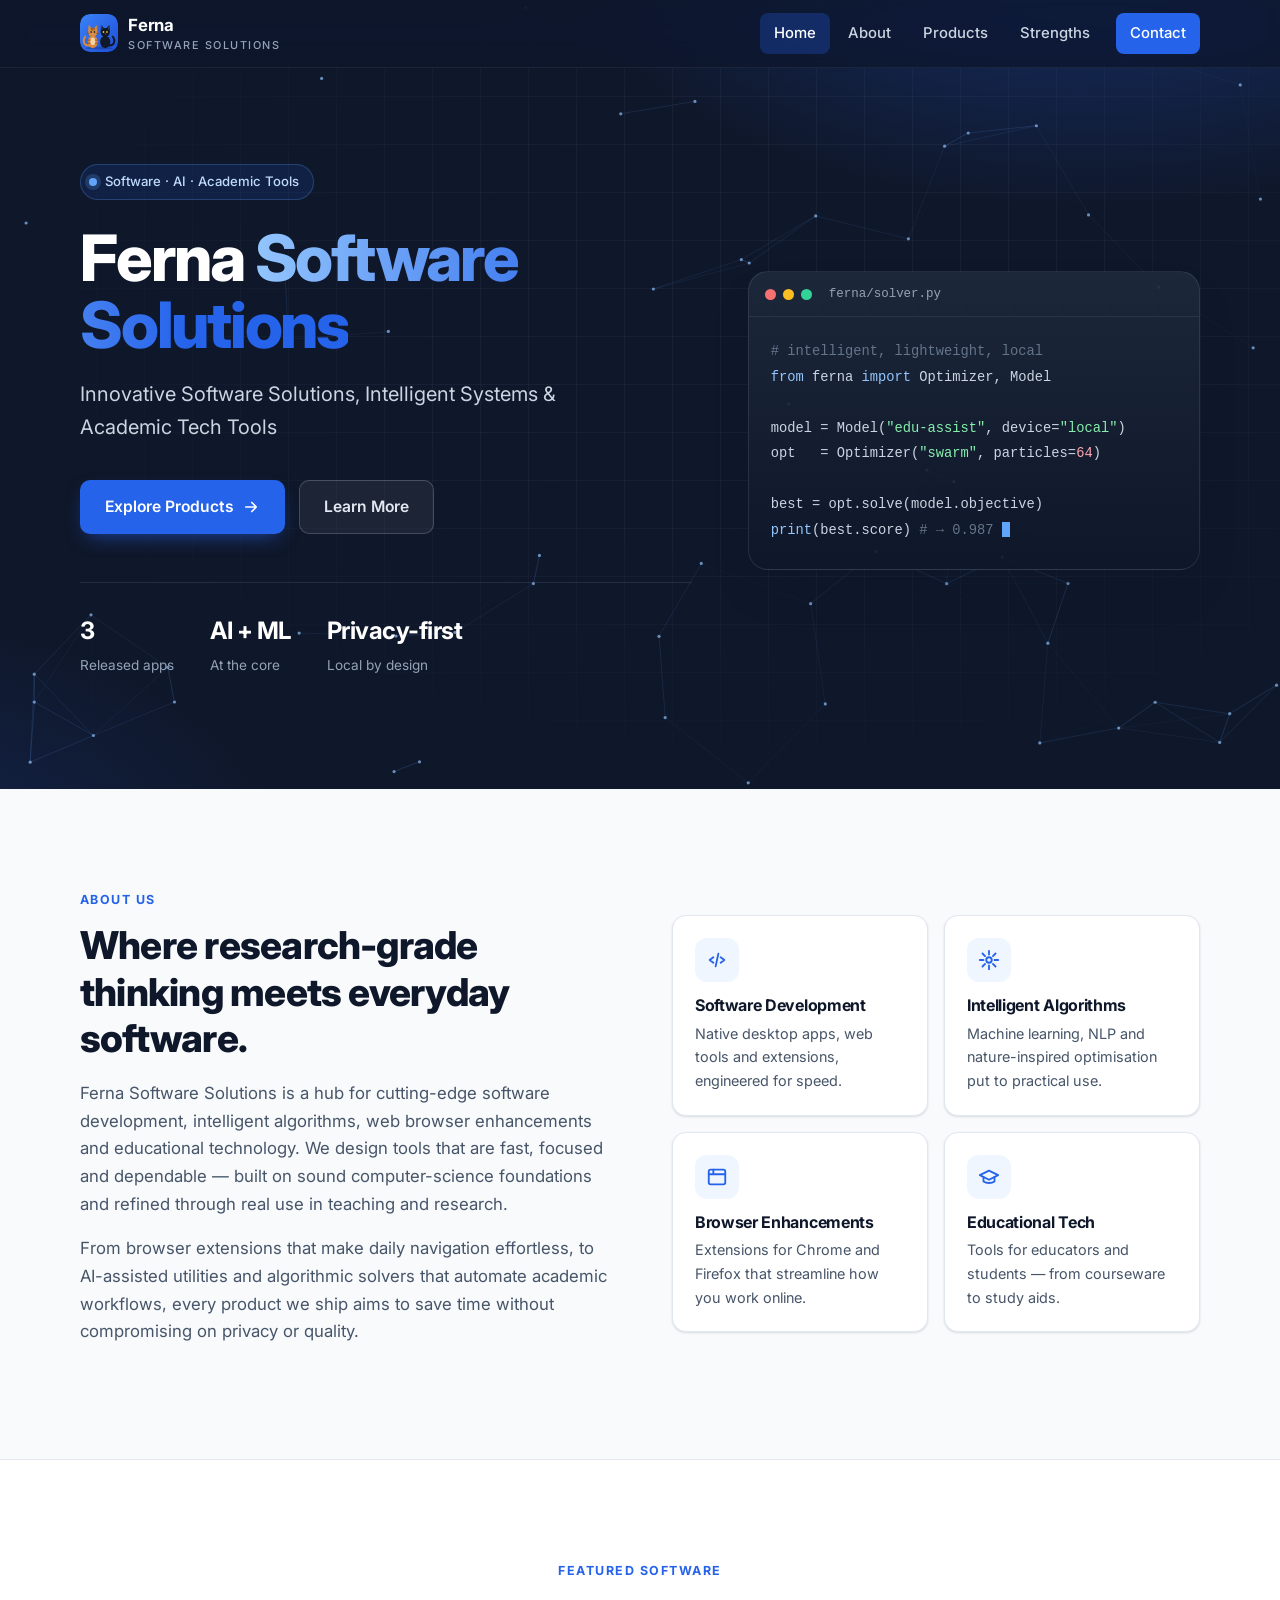
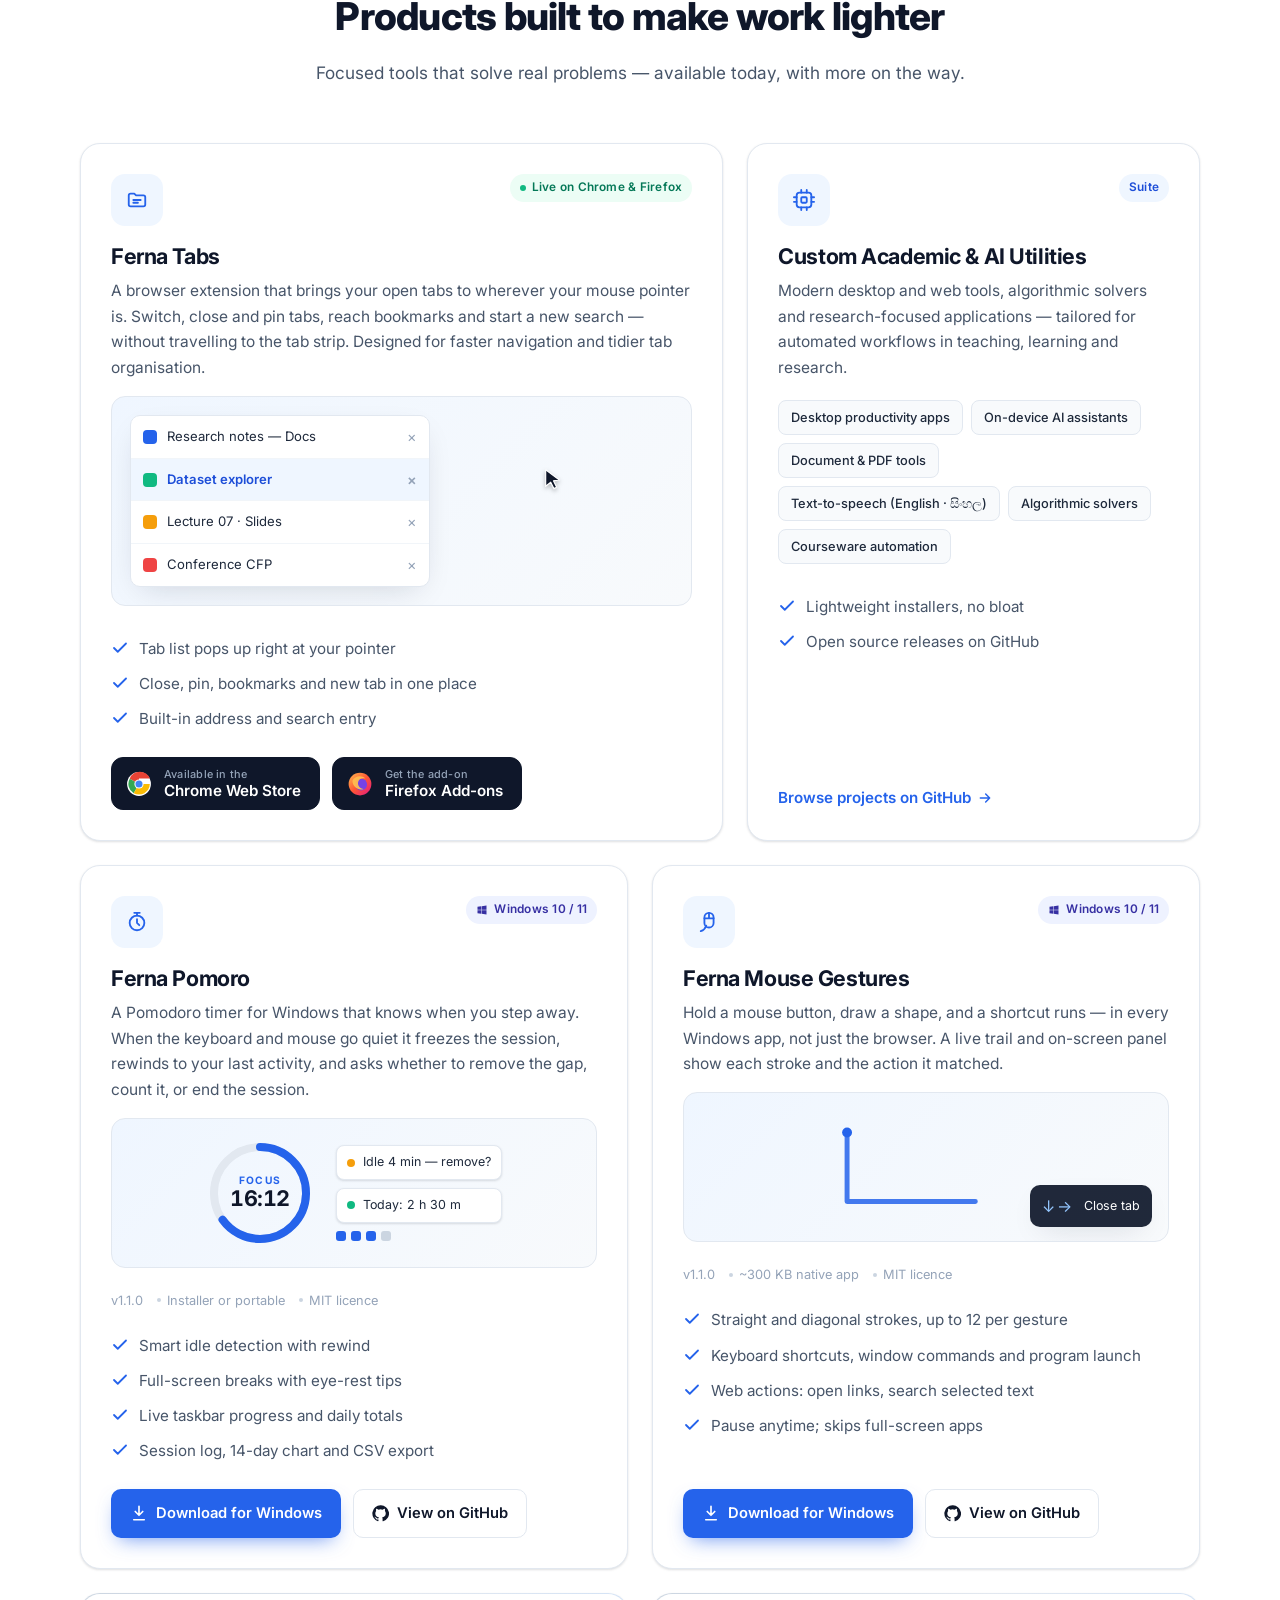
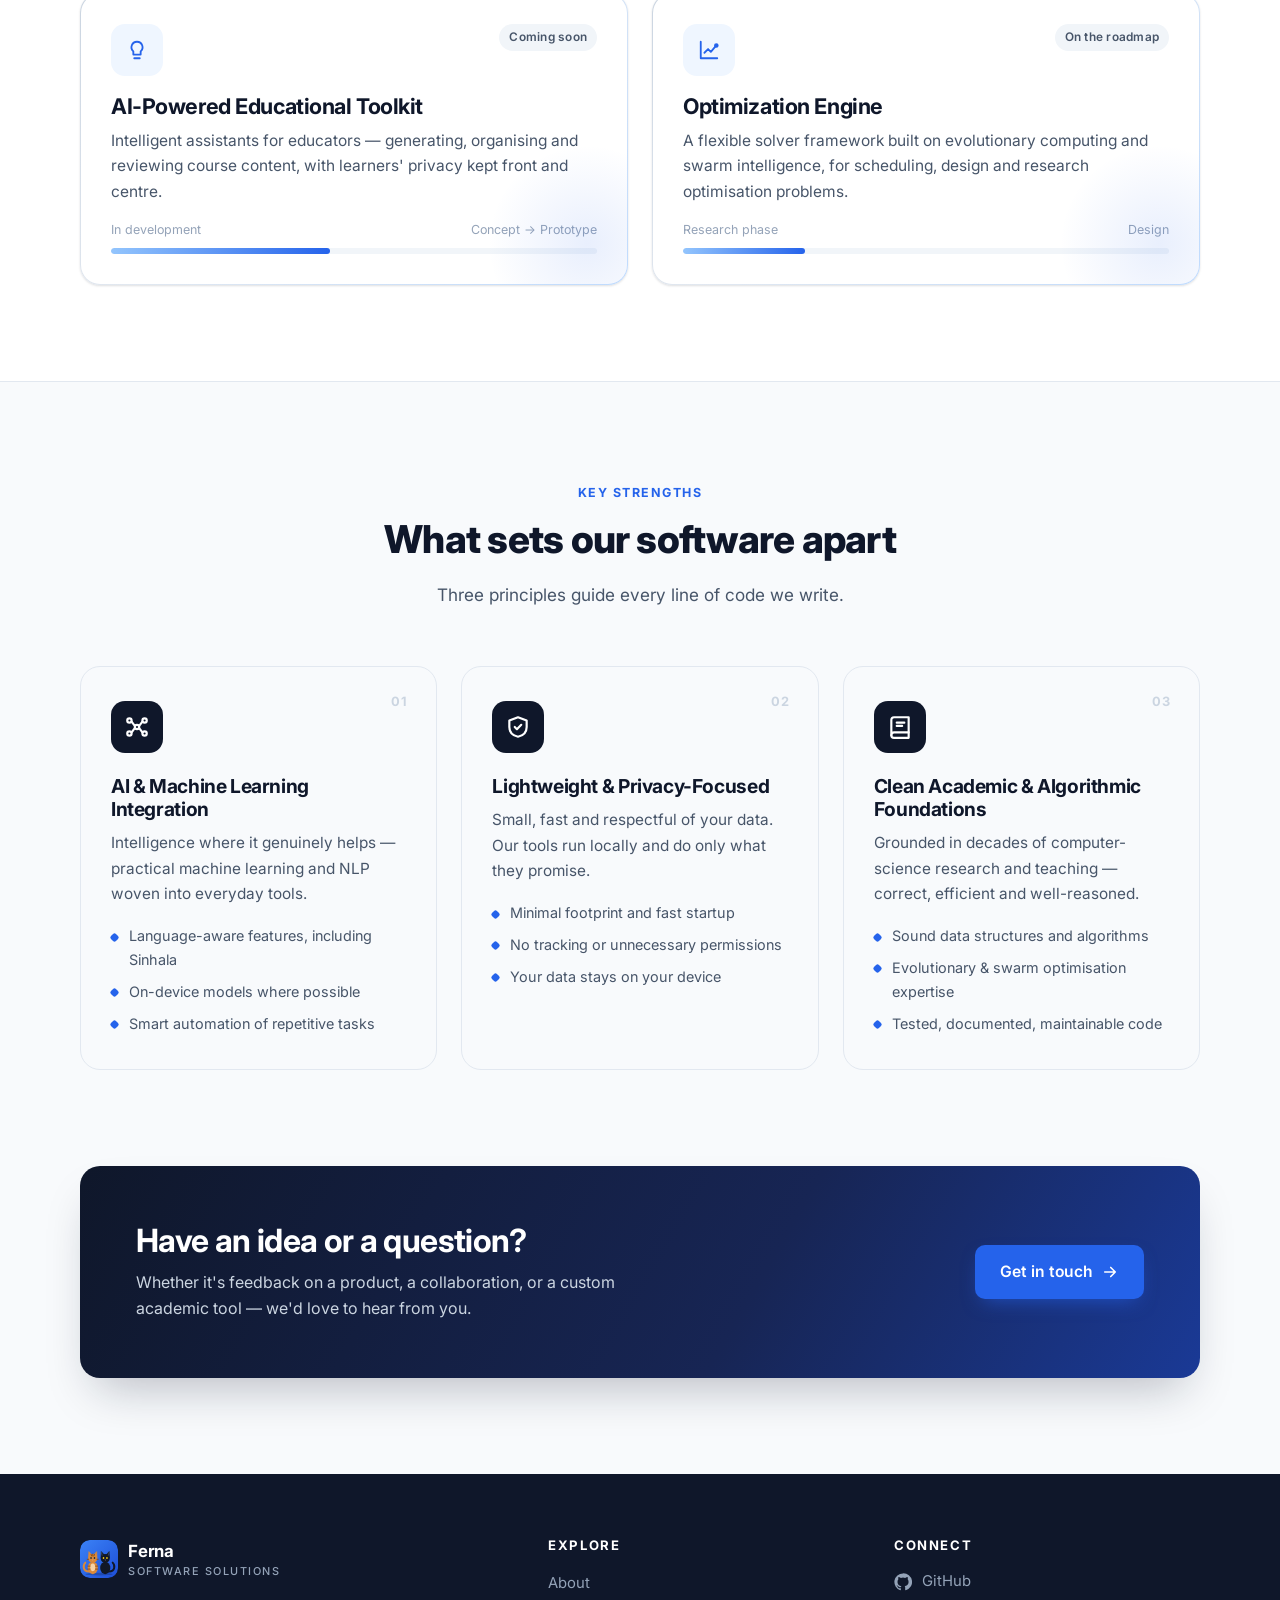
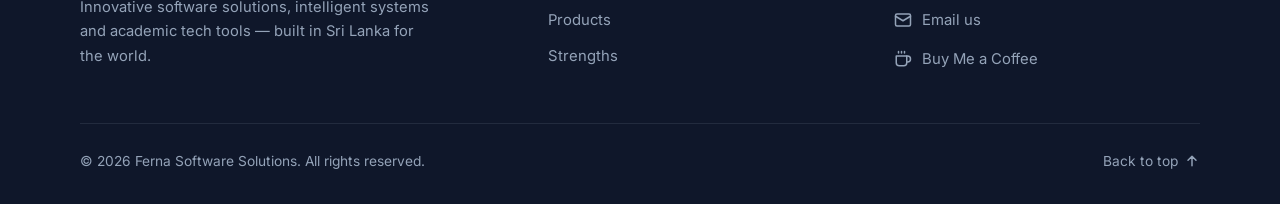
==== index.html @ bdb4ccce "Update index.html" ====
<!DOCTYPE html>
<html lang="en">
<head>
  <meta charset="UTF-8" />
  <meta name="viewport" content="width=device-width, initial-scale=1.0" />
  <title>Ferna Software Solutions — Intelligent Systems & Academic Tech Tools</title>
  <meta name="description" content="Ferna Software Solutions builds innovative software, intelligent systems, browser enhancements and academic tech tools — lightweight, privacy-focused and grounded in solid algorithms." />
  <meta name="theme-color" content="#0f172a" />

  <!-- Open Graph (link previews) -->
  <meta property="og:title" content="Ferna Software Solutions" />
  <meta property="og:description" content="Innovative Software Solutions, Intelligent Systems & Academic Tech Tools" />
  <meta property="og:type" content="website" />

  <!-- Favicon: inline SVG, no extra file needed -->
  <link rel="icon" type="image/svg+xml" href="data:image/svg+xml,%3Csvg xmlns="http://www.w3.org/2000/svg" viewBox="0 0 64 64"%3E%3Cdefs%3E%3ClinearGradient id="lg" x1="0" y1="0" x2="1" y2="1"%3E%3Cstop offset="0" stop-color="%233b82f6"/%3E%3Cstop offset="1" stop-color="%231d4ed8"/%3E%3C/linearGradient%3E%3C/defs%3E %3Crect width="64" height="64" rx="15" fill="url(%23lg)"/%3E %3Cellipse cx="32" cy="57.5" rx="23" ry="2.2" fill="%230f172a" opacity=".25"/%3E %3Cg transform="translate(21.5 57)"%3E%3Cpath d="M7 -4C16 -4 17.5 -14 12.5 -19" fill="none" stroke="%23d9893b" stroke-width="3.2" stroke-linecap="round" transform="scale(-1,1)"/%3E %3Cellipse cx="0" cy="-10" rx="8.5" ry="10.5" fill="%23d9893b"/%3E %3Cpath d="M-7.2 -26.5L-6.6 -37.5L-1.2 -31.5Z M7.2 -26.5L6.6 -37.5L1.2 -31.5Z" fill="%23d9893b" stroke="%23d9893b" stroke-width="1" stroke-linejoin="round"/%3E %3Ccircle cx="0" cy="-26" r="7.6" fill="%23d9893b"/%3E%3Cellipse cx="0" cy="-11" rx="4.2" ry="6.5" fill="%23f6d3a6"/%3E %3Cpath d="M0 -33.4v3.2M-2.8 -32.8l.9 2.7M2.8 -32.8l-.9 2.7M-8.3 -13h3.6M-8.4 -8h3.6M8.3 -13h-3.6M8.4 -8h-3.6M-6.9 -24.5h-2.4M6.9 -24.5h2.4" stroke="%238a4b16" stroke-width="1.5" stroke-linecap="round"/%3E%3Cellipse cx="-2.9" cy="-26.6" rx="1.35" ry="1.8" fill="%231f2937"/%3E%3Cellipse cx="2.9" cy="-26.6" rx="1.35" ry="1.8" fill="%231f2937"/%3E %3Cpath d="M-1.1 -23.6H1.1L0 -22.3Z" fill="%23f9a8b8"/%3E%3C/g%3E %3Cg transform="translate(42.5 57)"%3E%3Cpath d="M7 -4C16 -4 17.5 -14 12.5 -19" fill="none" stroke="%23111827" stroke-width="3.2" stroke-linecap="round" transform=""/%3E %3Cellipse cx="0" cy="-10" rx="8.5" ry="10.5" fill="%23111827"/%3E %3Cpath d="M-7.2 -26.5L-6.6 -37.5L-1.2 -31.5Z M7.2 -26.5L6.6 -37.5L1.2 -31.5Z" fill="%23111827" stroke="%23111827" stroke-width="1" stroke-linejoin="round"/%3E %3Ccircle cx="0" cy="-26" r="7.6" fill="%23111827"/%3E%3Cpath d="M-6.5 -36L-5.2 -31.2" stroke="%234b5563" stroke-width="1.1" stroke-linecap="round"/%3E%3Cpath d="M6.5 -36L5.2 -31.2" stroke="%234b5563" stroke-width="1.1" stroke-linecap="round"/%3E%3Cellipse cx="-2.9" cy="-26.6" rx="1.35" ry="1.8" fill="%23facc15"/%3E%3Cellipse cx="2.9" cy="-26.6" rx="1.35" ry="1.8" fill="%23facc15"/%3E %3Cpath d="M-1.1 -23.6H1.1L0 -22.3Z" fill="%23f9a8b8"/%3E%3C/g%3E%3C/svg%3E" />

  <link rel="preconnect" href="https://fonts.googleapis.com" />
  <link rel="preconnect" href="https://fonts.gstatic.com" crossorigin />
  <link href="https://fonts.googleapis.com/css2?family=Inter:wght@400;500;600;700;800&display=swap" rel="stylesheet" />

  <style>
    /* ============================================================
       Design tokens
       ============================================================ */
    :root {
      --navy: #0f172a;
      --navy-2: #1e293b;
      --slate: #475569;
      --slate-light: #94a3b8;
      --bg: #f8fafc;
      --surface: #ffffff;
      --border: #e2e8f0;
      --accent: #2563eb;
      --accent-dark: #1d4ed8;
      --accent-soft: #eff6ff;

      --radius: 14px;
      --radius-lg: 20px;
      --shadow-sm: 0 1px 2px rgba(15, 23, 42, .06), 0 1px 3px rgba(15, 23, 42, .08);
      --shadow-md: 0 10px 30px -12px rgba(15, 23, 42, .18);
      --shadow-lg: 0 24px 48px -16px rgba(15, 23, 42, .28);

      --header-h: 68px;
      --maxw: 1160px;
      --ease: cubic-bezier(.2, .7, .2, 1);
    }

    /* ============================================================
       Base
       ============================================================ */
    *, *::before, *::after { box-sizing: border-box; }
    html { scroll-behavior: smooth; scroll-padding-top: calc(var(--header-h) + 12px); }
    body {
      margin: 0;
      font-family: "Inter", system-ui, -apple-system, "Segoe UI", Roboto, Helvetica, Arial, sans-serif;
      font-size: 16px;
      line-height: 1.65;
      color: var(--slate);
      background: var(--bg);
      -webkit-font-smoothing: antialiased;
      text-rendering: optimizeLegibility;
    }
    img, svg { display: block; max-width: 100%; }
    a { color: var(--accent); text-decoration: none; }
    h1, h2, h3, h4 { color: var(--navy); line-height: 1.2; margin: 0 0 .5em; letter-spacing: -.02em; }
    p { margin: 0 0 1em; }

    .container { width: 100%; max-width: var(--maxw); margin: 0 auto; padding: 0 20px; }
    .section { padding: 96px 0; }
    .section-alt { background: var(--surface); border-top: 1px solid var(--border); border-bottom: 1px solid var(--border); }

    .eyebrow {
      display: inline-block;
      font-size: .78rem; font-weight: 700; letter-spacing: .12em; text-transform: uppercase;
      color: var(--accent);
      margin-bottom: 12px;
    }
    .section-head { max-width: 680px; margin: 0 auto 56px; text-align: center; }
    .section-head h2 { font-size: clamp(1.8rem, 3.2vw, 2.4rem); font-weight: 800; }
    .section-head p { font-size: 1.075rem; margin: 0; }

    .skip-link {
      position: absolute; left: -999px; top: 8px; z-index: 1000;
      background: var(--accent); color: #fff; padding: 8px 14px; border-radius: 8px;
    }
    .skip-link:focus { left: 8px; }

    :focus-visible { outline: 3px solid rgba(37, 99, 235, .45); outline-offset: 3px; border-radius: 6px; }

    /* ============================================================
       Buttons
       ============================================================ */
    .btn {
      display: inline-flex; align-items: center; justify-content: center; gap: 8px;
      padding: 13px 24px;
      font: inherit; font-weight: 600; font-size: .98rem;
      border-radius: 10px; border: 1px solid transparent;
      cursor: pointer;
      transition: transform .2s var(--ease), box-shadow .2s var(--ease), background-color .2s var(--ease), color .2s var(--ease), border-color .2s var(--ease);
    }
    .btn svg { width: 18px; height: 18px; transition: transform .2s var(--ease); }
    .btn-primary { background: var(--accent); color: #fff; box-shadow: 0 8px 20px -8px rgba(37, 99, 235, .7); }
    .btn-primary:hover { background: var(--accent-dark); transform: translateY(-2px); box-shadow: 0 14px 28px -10px rgba(37, 99, 235, .75); }
    .btn-primary:hover svg { transform: translateX(3px); }
    .btn-ghost { background: rgba(255, 255, 255, .06); color: #e2e8f0; border-color: rgba(255, 255, 255, .18); }
    .btn-ghost:hover { background: rgba(255, 255, 255, .12); border-color: rgba(255, 255, 255, .32); transform: translateY(-2px); }

    /* ============================================================
       Header / navigation
       ============================================================ */
    .site-header {
      position: fixed; inset: 0 0 auto 0; z-index: 100;
      height: var(--header-h);
      background: rgba(15, 23, 42, .78);
      backdrop-filter: saturate(160%) blur(14px);
      -webkit-backdrop-filter: saturate(160%) blur(14px);
      border-bottom: 1px solid rgba(255, 255, 255, .06);
      transition: background-color .3s var(--ease), box-shadow .3s var(--ease);
    }
    .site-header.scrolled { background: rgba(15, 23, 42, .94); box-shadow: 0 8px 24px -12px rgba(0, 0, 0, .5); }
    .nav { height: 100%; display: flex; align-items: center; justify-content: space-between; gap: 24px; }

    .brand { display: flex; align-items: center; gap: 10px; color: #fff; font-weight: 700; font-size: 1.05rem; letter-spacing: -.01em; }
    .brand-mark { width: 38px; height: 38px; flex: none; border-radius: 10px; transition: transform .3s var(--ease); }
    .brand:hover .brand-mark { transform: rotate(-6deg) scale(1.06); }
    .brand small { display: block; font-size: .68rem; font-weight: 500; letter-spacing: .14em; text-transform: uppercase; color: var(--slate-light); margin-top: -2px; }

    .nav-links { display: flex; align-items: center; gap: 4px; list-style: none; margin: 0; padding: 0; }
    .nav-links a {
      display: block; padding: 8px 14px; border-radius: 8px;
      color: #cbd5e1; font-size: .93rem; font-weight: 500;
      transition: color .2s var(--ease), background-color .2s var(--ease);
    }
    .nav-links a:hover { color: #fff; background: rgba(255, 255, 255, .07); }
    .nav-links a.active { color: #fff; background: rgba(37, 99, 235, .28); }
    .nav-links .nav-cta { background: var(--accent); color: #fff; margin-left: 8px; }
    .nav-links .nav-cta:hover { background: var(--accent-dark); }

    .nav-toggle {
      display: none;
      width: 42px; height: 42px; border-radius: 10px;
      background: transparent; border: 1px solid rgba(255, 255, 255, .18);
      cursor: pointer; position: relative;
    }
    .nav-toggle span, .nav-toggle span::before, .nav-toggle span::after {
      position: absolute; left: 50%; width: 18px; height: 2px; background: #fff; border-radius: 2px;
      transition: transform .25s var(--ease), opacity .2s;
    }
    .nav-toggle span { top: 50%; transform: translate(-50%, -50%); }
    .nav-toggle span::before, .nav-toggle span::after { content: ""; transform: translateX(-50%); }
    .nav-toggle span::before { top: -6px; }
    .nav-toggle span::after { top: 6px; }
    .nav-toggle[aria-expanded="true"] span { background: transparent; }
    .nav-toggle[aria-expanded="true"] span::before { transform: translateX(-50%) translateY(6px) rotate(45deg); }
    .nav-toggle[aria-expanded="true"] span::after { transform: translateX(-50%) translateY(-6px) rotate(-45deg); }

    /* ============================================================
       Hero
       ============================================================ */
    .hero {
      position: relative; overflow: hidden;
      background:
        radial-gradient(900px 480px at 85% -10%, rgba(37, 99, 235, .35), transparent 60%),
        radial-gradient(700px 420px at -10% 110%, rgba(37, 99, 235, .18), transparent 60%),
        var(--navy);
      color: #cbd5e1;
      padding: calc(var(--header-h) + 96px) 0 112px;
    }
    .hero::before { /* subtle grid */
      content: ""; position: absolute; inset: 0; pointer-events: none;
      background-image:
        linear-gradient(rgba(148, 163, 184, .07) 1px, transparent 1px),
        linear-gradient(90deg, rgba(148, 163, 184, .07) 1px, transparent 1px);
      background-size: 48px 48px;
      mask-image: radial-gradient(ellipse at 60% 40%, #000 30%, transparent 75%);
      -webkit-mask-image: radial-gradient(ellipse at 60% 40%, #000 30%, transparent 75%);
    }
    #hero-canvas { position: absolute; inset: 0; width: 100%; height: 100%; pointer-events: none; opacity: .9; }
    .hero-inner { position: relative; display: grid; grid-template-columns: 1.15fr .85fr; gap: 56px; align-items: center; }
    .hero-badge {
      display: inline-flex; align-items: center; gap: 8px;
      padding: 6px 14px 6px 8px; margin-bottom: 24px;
      font-size: .82rem; font-weight: 500; color: #bfdbfe;
      background: rgba(37, 99, 235, .14); border: 1px solid rgba(96, 165, 250, .25); border-radius: 999px;
    }
    .hero-badge .dot { width: 8px; height: 8px; border-radius: 50%; background: #60a5fa; box-shadow: 0 0 0 4px rgba(96, 165, 250, .2); }
    .hero h1 {
      color: #fff;
      font-size: clamp(2.4rem, 5.4vw, 4rem);
      font-weight: 800; letter-spacing: -.035em; line-height: 1.05;
      margin-bottom: 20px;
    }
    .hero h1 .grad {
      background: linear-gradient(90deg, #93c5fd, #2563eb 70%);
      -webkit-background-clip: text; background-clip: text; color: transparent;
    }
    .hero .tagline { font-size: clamp(1.05rem, 1.7vw, 1.25rem); color: #cbd5e1; max-width: 560px; margin-bottom: 36px; }
    .hero-actions { display: flex; flex-wrap: wrap; gap: 14px; }

    .hero-panel {
      background: linear-gradient(180deg, rgba(30, 41, 59, .9), rgba(15, 23, 42, .9));
      border: 1px solid rgba(148, 163, 184, .16);
      border-radius: var(--radius-lg);
      box-shadow: var(--shadow-lg);
      overflow: hidden;
    }
    .panel-bar { display: flex; align-items: center; gap: 7px; padding: 12px 16px; border-bottom: 1px solid rgba(148, 163, 184, .12); }
    .panel-bar i { width: 11px; height: 11px; border-radius: 50%; background: #334155; }
    .panel-bar i:nth-child(1) { background: #f87171; } .panel-bar i:nth-child(2) { background: #fbbf24; } .panel-bar i:nth-child(3) { background: #34d399; }
    .panel-bar span { margin-left: 10px; font-size: .78rem; color: var(--slate-light); font-family: ui-monospace, SFMono-Regular, Menlo, Consolas, monospace; }
    .panel-body { padding: 22px 22px 26px; font-family: ui-monospace, SFMono-Regular, Menlo, Consolas, monospace; font-size: .86rem; line-height: 1.85; color: #cbd5e1; }
    .panel-body .k { color: #93c5fd; } .panel-body .s { color: #86efac; } .panel-body .c { color: #64748b; } .panel-body .n { color: #fda4af; }
    .cursor { display: inline-block; width: 8px; height: 1.05em; background: #60a5fa; vertical-align: -3px; animation: blink 1.1s steps(1) infinite; }
    @keyframes blink { 50% { opacity: 0; } }

    .hero-stats { display: flex; flex-wrap: wrap; gap: 36px; margin-top: 48px; padding-top: 28px; border-top: 1px solid rgba(148, 163, 184, .15); }
    .hero-stats div strong { display: block; color: #fff; font-size: 1.5rem; font-weight: 700; letter-spacing: -.02em; }
    .hero-stats div span { font-size: .85rem; color: var(--slate-light); }

    /* ============================================================
       About
       ============================================================ */
    .about-grid { display: grid; grid-template-columns: 1fr 1fr; gap: 64px; align-items: center; }
    .about-copy h2 { font-size: clamp(1.8rem, 3.2vw, 2.4rem); font-weight: 800; }
    .about-copy p { font-size: 1.05rem; }
    .pillars { display: grid; grid-template-columns: 1fr 1fr; gap: 16px; }
    .pillar {
      background: var(--surface); border: 1px solid var(--border); border-radius: var(--radius);
      padding: 22px; box-shadow: var(--shadow-sm);
      transition: transform .25s var(--ease), box-shadow .25s var(--ease), border-color .25s var(--ease);
    }
    .pillar:hover { transform: translateY(-4px); box-shadow: var(--shadow-md); border-color: #bfdbfe; }
    .pillar h3 { font-size: 1rem; margin: 14px 0 6px; }
    .pillar p { font-size: .9rem; margin: 0; }

    .icon-tile {
      width: 44px; height: 44px; border-radius: 12px;
      display: grid; place-items: center;
      background: var(--accent-soft); color: var(--accent);
    }
    .icon-tile svg { width: 22px; height: 22px; }

    /* ============================================================
       Products
       ============================================================ */
    .products-grid { display: grid; grid-template-columns: repeat(12, 1fr); gap: 24px; }
    .card {
      position: relative;
      display: flex; flex-direction: column;
      background: var(--surface);
      border: 1px solid var(--border);
      border-radius: var(--radius-lg);
      padding: 30px;
      box-shadow: var(--shadow-sm);
      transition: transform .3s var(--ease), box-shadow .3s var(--ease), border-color .3s var(--ease);
    }
    .card:hover { transform: translateY(-6px); box-shadow: var(--shadow-lg); border-color: #bfdbfe; }
    .card-featured { grid-column: span 7; }
    .card-utilities { grid-column: span 5; }
    .card-future { grid-column: span 6; }

    .card-top { display: flex; align-items: flex-start; justify-content: space-between; gap: 16px; margin-bottom: 18px; }
    .card h3 { font-size: 1.35rem; font-weight: 700; margin-bottom: 8px; }
    .card p { font-size: .97rem; }
    .tag {
      display: inline-flex; align-items: center; gap: 6px;
      padding: 4px 10px; border-radius: 999px;
      font-size: .74rem; font-weight: 600; letter-spacing: .02em; white-space: nowrap;
    }
    .tag-live { background: #ecfdf5; color: #047857; }
    .tag-live::before { content: ""; width: 6px; height: 6px; border-radius: 50%; background: #10b981; }
    .tag-suite { background: var(--accent-soft); color: var(--accent-dark); }
    .tag-soon { background: #f1f5f9; color: var(--slate); }

    .feature-list { list-style: none; padding: 0; margin: 4px 0 26px; display: grid; gap: 10px; }
    .feature-list li { display: flex; gap: 10px; align-items: flex-start; font-size: .95rem; }
    .feature-list svg { width: 18px; height: 18px; flex: none; margin-top: 3px; color: var(--accent); }

    .chips { display: flex; flex-wrap: wrap; gap: 8px; margin: 4px 0 26px; }
    .chip {
      font-size: .8rem; font-weight: 500; color: var(--navy-2);
      background: var(--bg); border: 1px solid var(--border);
      padding: 6px 12px; border-radius: 8px;
      transition: border-color .2s, background-color .2s, color .2s;
    }
    .chip:hover { border-color: #93c5fd; background: var(--accent-soft); color: var(--accent-dark); }

    .card-actions { margin-top: auto; display: flex; flex-wrap: wrap; gap: 12px; }
    .store-btn {
      display: inline-flex; align-items: center; gap: 12px;
      padding: 10px 18px 10px 14px;
      background: var(--navy); color: #fff;
      border-radius: 12px; border: 1px solid var(--navy);
      transition: transform .2s var(--ease), box-shadow .2s var(--ease), background-color .2s var(--ease);
    }
    .store-btn:hover { transform: translateY(-2px); box-shadow: 0 12px 24px -10px rgba(15, 23, 42, .6); background: var(--navy-2); }
    .store-btn svg { width: 26px; height: 26px; flex: none; }
    .store-btn .lbl { line-height: 1.15; }
    .store-btn .lbl small { display: block; font-size: .68rem; color: var(--slate-light); font-weight: 500; letter-spacing: .02em; }
    .store-btn .lbl b { font-size: .95rem; font-weight: 600; }

    .text-link { display: inline-flex; align-items: center; gap: 6px; font-weight: 600; font-size: .95rem; }
    .text-link svg { width: 16px; height: 16px; transition: transform .2s var(--ease); }
    .text-link:hover svg { transform: translateX(3px); }

    /* product mock — tab list popup illustration */
    .tab-mock {
      margin: 0 0 26px;
      background: linear-gradient(135deg, #eff6ff, #f8fafc);
      border: 1px solid var(--border); border-radius: var(--radius);
      padding: 18px; position: relative; overflow: hidden;
    }
    .tab-mock-list {
      background: #fff; border: 1px solid var(--border); border-radius: 10px;
      box-shadow: var(--shadow-md); max-width: 300px; overflow: hidden;
    }
    .tab-row { display: flex; align-items: center; gap: 10px; padding: 9px 12px; font-size: .82rem; color: var(--navy-2); border-bottom: 1px solid #f1f5f9; }
    .tab-row:last-child { border-bottom: 0; }
    .tab-row .fav { width: 14px; height: 14px; border-radius: 4px; flex: none; }
    .tab-row .t { flex: 1; white-space: nowrap; overflow: hidden; text-overflow: ellipsis; }
    .tab-row .x { color: var(--slate-light); font-size: .9rem; }
    .tab-row.on { background: var(--accent-soft); color: var(--accent-dark); font-weight: 600; }
    .pointer { position: absolute; width: 22px; height: 22px; right: 22%; top: 34%; color: var(--navy); filter: drop-shadow(0 2px 2px rgba(0, 0, 0, .25)); }

    /* future teaser cards */
    .card-future {
      background:
        linear-gradient(var(--surface), var(--surface)) padding-box,
        linear-gradient(135deg, #cbd5e1, #e2e8f0 40%, #bfdbfe) border-box;
      border: 1px dashed transparent;
      overflow: hidden;
    }
    .card-future::after {
      content: ""; position: absolute; right: -60px; bottom: -60px; width: 200px; height: 200px; border-radius: 50%;
      background: radial-gradient(circle, rgba(37, 99, 235, .10), transparent 70%);
      transition: transform .5s var(--ease);
    }
    .card-future:hover::after { transform: scale(1.4); }
    .progress { height: 6px; background: #f1f5f9; border-radius: 999px; overflow: hidden; margin-top: auto; }
    .progress span { display: block; height: 100%; width: 0; background: linear-gradient(90deg, #93c5fd, var(--accent)); border-radius: inherit; transition: width 1.4s var(--ease); }
    .progress-label { display: flex; justify-content: space-between; font-size: .78rem; color: var(--slate-light); margin-bottom: 8px; }


    /* desktop app cards */
    .card-app { grid-column: span 6; }
    .tag-win { background: #eef2ff; color: #3730a3; }
    .tag-win svg { width: 12px; height: 12px; }
    .btn-dl { padding: 11px 18px; font-size: .92rem; }
    .btn-outline { background: var(--surface); color: var(--navy); border-color: var(--border); }
    .btn-outline:hover { border-color: var(--navy); transform: translateY(-2px); box-shadow: var(--shadow-sm); }
    .btn-outline svg { width: 17px; height: 17px; }
    .meta { display: flex; flex-wrap: wrap; gap: 6px 14px; margin: 0 0 18px; font-size: .8rem; color: var(--slate-light); }
    .meta span { display: inline-flex; align-items: center; gap: 6px; }
    .meta span::before { content: ""; width: 4px; height: 4px; border-radius: 50%; background: #cbd5e1; }
    .meta span:first-child::before { display: none; }

    .app-mock {
      margin: 0 0 22px; height: 150px; position: relative; overflow: hidden;
      border: 1px solid var(--border); border-radius: var(--radius);
      background: linear-gradient(135deg, #eff6ff, #f8fafc);
      display: flex; align-items: center; justify-content: center; gap: 22px;
    }
    /* pomodoro mock */
    .ring { width: 108px; height: 108px; position: relative; flex: none; }
    .ring svg { width: 100%; height: 100%; transform: rotate(-90deg); }
    .ring .track { stroke: #e2e8f0; }
    .ring .arc { stroke: var(--accent); stroke-dasharray: 289; stroke-dashoffset: 289; transition: stroke-dashoffset 1.6s var(--ease); }
    .reveal.visible .ring .arc { stroke-dashoffset: 101; }
    .ring .time { position: absolute; inset: 0; display: grid; place-items: center; text-align: center; line-height: 1.1; }
    .ring .time b { font-size: 1.35rem; color: var(--navy); font-variant-numeric: tabular-nums; letter-spacing: -.02em; }
    .ring .time small { display: block; font-size: .64rem; text-transform: uppercase; letter-spacing: .12em; color: var(--accent); font-weight: 700; }
    .pomo-side { display: grid; gap: 8px; font-size: .78rem; }
    .pomo-pill { background: #fff; border: 1px solid var(--border); border-radius: 8px; padding: 6px 10px; display: flex; align-items: center; gap: 8px; color: var(--navy-2); box-shadow: var(--shadow-sm); }
    .pomo-pill i { width: 8px; height: 8px; border-radius: 50%; flex: none; }
    .dots { display: flex; gap: 5px; }
    .dots i { width: 10px; height: 10px; border-radius: 3px; background: #cbd5e1; }
    .dots i.on { background: var(--accent); }
    /* gesture mock */
    .gesture-trail { position: absolute; inset: 0; width: 100%; height: 100%; }
    .gesture-trail path { stroke-dasharray: 400; stroke-dashoffset: 400; transition: stroke-dashoffset 1.4s var(--ease) .2s; }
    .reveal.visible .gesture-trail path { stroke-dashoffset: 0; }
    .gesture-hud {
      position: absolute; right: 16px; bottom: 14px;
      background: rgba(15, 23, 42, .92); color: #fff; border-radius: 10px;
      padding: 8px 12px; font-size: .78rem; box-shadow: var(--shadow-md);
      display: flex; align-items: center; gap: 10px;
    }
    .gesture-hud .arrows { font-size: 1rem; letter-spacing: 2px; color: #93c5fd; }

    /* ============================================================
       Strengths
       ============================================================ */
    .strengths-grid { display: grid; grid-template-columns: repeat(3, 1fr); gap: 24px; }
    .strength {
      position: relative;
      background: var(--bg); border: 1px solid var(--border); border-radius: var(--radius-lg);
      padding: 34px 30px;
      transition: transform .3s var(--ease), box-shadow .3s var(--ease), background-color .3s var(--ease), border-color .3s var(--ease);
    }
    .strength:hover { transform: translateY(-6px); background: var(--surface); box-shadow: var(--shadow-md); border-color: #bfdbfe; }
    .strength .num { position: absolute; top: 24px; right: 28px; font-size: .8rem; font-weight: 700; color: #cbd5e1; letter-spacing: .08em; }
    .strength .icon-tile { width: 52px; height: 52px; border-radius: 14px; background: var(--navy); color: #fff; margin-bottom: 22px; transition: background-color .3s var(--ease); }
    .strength:hover .icon-tile { background: var(--accent); }
    .strength .icon-tile svg { width: 26px; height: 26px; }
    .strength h3 { font-size: 1.2rem; }
    .strength p { font-size: .96rem; margin-bottom: 18px; }
    .strength ul { list-style: none; margin: 0; padding: 0; display: grid; gap: 8px; }
    .strength li { position: relative; padding-left: 18px; font-size: .9rem; }
    .strength li::before { content: ""; position: absolute; left: 0; top: .65em; width: 7px; height: 7px; border-radius: 2px; background: var(--accent); transform: rotate(45deg); }

    /* ============================================================
       Contact band
       ============================================================ */
    .cta-band {
      background: linear-gradient(120deg, var(--navy) 0%, #172554 60%, var(--accent-dark) 140%);
      border-radius: var(--radius-lg);
      padding: 56px; color: #cbd5e1;
      display: flex; align-items: center; justify-content: space-between; gap: 32px; flex-wrap: wrap;
      box-shadow: var(--shadow-lg);
    }
    .cta-band h2 { color: #fff; font-size: clamp(1.5rem, 2.6vw, 2rem); margin-bottom: 8px; }
    .cta-band p { margin: 0; max-width: 520px; }

    /* ============================================================
       Footer
       ============================================================ */
    .site-footer { background: var(--navy); color: var(--slate-light); padding: 64px 0 32px; margin-top: 96px; }
    .footer-top { display: grid; grid-template-columns: 1.4fr 1fr 1fr; gap: 40px; padding-bottom: 40px; border-bottom: 1px solid rgba(148, 163, 184, .14); }
    .footer-top p { font-size: .92rem; max-width: 360px; margin-top: 14px; }
    .footer-top h4 { color: #fff; font-size: .82rem; text-transform: uppercase; letter-spacing: .12em; margin-bottom: 16px; }
    .footer-links { list-style: none; padding: 0; margin: 0; display: grid; gap: 10px; }
    .footer-links a { color: var(--slate-light); font-size: .93rem; display: inline-flex; align-items: center; gap: 10px; transition: color .2s; }
    .footer-links a:hover { color: #fff; }
    .footer-links svg { width: 18px; height: 18px; }
    .footer-bottom { display: flex; justify-content: space-between; align-items: center; flex-wrap: wrap; gap: 12px; padding-top: 26px; font-size: .86rem; }
    .to-top { color: var(--slate-light); display: inline-flex; align-items: center; gap: 6px; }
    .to-top:hover { color: #fff; }
    .to-top svg { width: 16px; height: 16px; }

    /* ============================================================
       Scroll reveal
       ============================================================ */
    .reveal { opacity: 0; transform: translateY(24px); transition: opacity .7s var(--ease), transform .7s var(--ease); }
    .reveal.visible { opacity: 1; transform: none; }
    .reveal[data-delay="1"] { transition-delay: .08s; }
    .reveal[data-delay="2"] { transition-delay: .16s; }
    .reveal[data-delay="3"] { transition-delay: .24s; }

    /* ============================================================
       Responsive
       ============================================================ */
    @media (max-width: 1024px) {
      .hero-inner { grid-template-columns: 1fr; gap: 48px; }
      .hero-panel { max-width: 560px; }
      .card-featured, .card-utilities { grid-column: span 12; }
      .card-app { grid-column: span 6; }
      .strengths-grid { grid-template-columns: 1fr 1fr; }
      .strengths-grid .strength:last-child { grid-column: span 2; }
    }

    @media (max-width: 860px) {
      .nav-toggle { display: block; }
      .nav-links {
        position: fixed; top: var(--header-h); left: 0; right: 0;
        flex-direction: column; align-items: stretch; gap: 2px;
        padding: 12px 16px 20px;
        background: rgba(15, 23, 42, .98);
        border-bottom: 1px solid rgba(255, 255, 255, .08);
        transform: translateY(-8px); opacity: 0; visibility: hidden;
        transition: transform .25s var(--ease), opacity .25s var(--ease), visibility .25s;
      }
      .nav-links.open { transform: none; opacity: 1; visibility: visible; }
      .nav-links a { padding: 12px 14px; font-size: 1rem; }
      .nav-links .nav-cta { margin: 8px 0 0; text-align: center; }

      .about-grid { grid-template-columns: 1fr; gap: 40px; }
      .card-app { grid-column: span 12; }
      .footer-top { grid-template-columns: 1fr 1fr; }
      .footer-top > div:first-child { grid-column: span 2; }
    }

    @media (max-width: 640px) {
      .section { padding: 72px 0; }
      .hero { padding: calc(var(--header-h) + 64px) 0 80px; }
      .hero-stats { gap: 24px; }
      .card { padding: 24px; }
      .card-future, .card-app { grid-column: span 12; }
      .app-mock { gap: 14px; }
      .pillars { grid-template-columns: 1fr; }
      .strengths-grid { grid-template-columns: 1fr; }
      .strengths-grid .strength:last-child { grid-column: auto; }
      .cta-band { padding: 36px 26px; }
      .footer-top { grid-template-columns: 1fr; }
      .footer-top > div:first-child { grid-column: auto; }
      .store-btn { flex: 1 1 100%; justify-content: center; }
    }

    @media (prefers-reduced-motion: reduce) {
      html { scroll-behavior: auto; }
      *, *::before, *::after { animation: none !important; transition: none !important; }
      .reveal { opacity: 1; transform: none; }
    }
  </style>
</head>
<body>
  <svg width="0" height="0" style="position:absolute" aria-hidden="true"><symbol id="ferna-logo" viewBox="0 0 64 64"><defs><linearGradient id="lg-sym" x1="0" y1="0" x2="1" y2="1"><stop offset="0" stop-color="#3b82f6"/><stop offset="1" stop-color="#1d4ed8"/></linearGradient></defs>
<rect width="64" height="64" rx="15" fill="url(#lg-sym)"/>
<ellipse cx="32" cy="57.5" rx="23" ry="2.2" fill="#0f172a" opacity=".25"/>
<g transform="translate(21.5 57)"><path d="M7 -4C16 -4 17.5 -14 12.5 -19" fill="none" stroke="#d9893b" stroke-width="3.2" stroke-linecap="round" transform="scale(-1,1)"/>
<ellipse cx="0" cy="-10" rx="8.5" ry="10.5" fill="#d9893b"/>
<path d="M-7.2 -26.5L-6.6 -37.5L-1.2 -31.5Z M7.2 -26.5L6.6 -37.5L1.2 -31.5Z" fill="#d9893b" stroke="#d9893b" stroke-width="1" stroke-linejoin="round"/>
<circle cx="0" cy="-26" r="7.6" fill="#d9893b"/><ellipse cx="0" cy="-11" rx="4.2" ry="6.5" fill="#f6d3a6"/>
<path d="M0 -33.4v3.2M-2.8 -32.8l.9 2.7M2.8 -32.8l-.9 2.7M-8.3 -13h3.6M-8.4 -8h3.6M8.3 -13h-3.6M8.4 -8h-3.6M-6.9 -24.5h-2.4M6.9 -24.5h2.4" stroke="#8a4b16" stroke-width="1.5" stroke-linecap="round"/><ellipse cx="-2.9" cy="-26.6" rx="1.35" ry="1.8" fill="#1f2937"/><ellipse cx="2.9" cy="-26.6" rx="1.35" ry="1.8" fill="#1f2937"/>
<path d="M-1.1 -23.6H1.1L0 -22.3Z" fill="#f9a8b8"/></g>
<g transform="translate(42.5 57)"><path d="M7 -4C16 -4 17.5 -14 12.5 -19" fill="none" stroke="#111827" stroke-width="3.2" stroke-linecap="round" transform=""/>
<ellipse cx="0" cy="-10" rx="8.5" ry="10.5" fill="#111827"/>
<path d="M-7.2 -26.5L-6.6 -37.5L-1.2 -31.5Z M7.2 -26.5L6.6 -37.5L1.2 -31.5Z" fill="#111827" stroke="#111827" stroke-width="1" stroke-linejoin="round"/>
<circle cx="0" cy="-26" r="7.6" fill="#111827"/><path d="M-6.5 -36L-5.2 -31.2" stroke="#4b5563" stroke-width="1.1" stroke-linecap="round"/><path d="M6.5 -36L5.2 -31.2" stroke="#4b5563" stroke-width="1.1" stroke-linecap="round"/><ellipse cx="-2.9" cy="-26.6" rx="1.35" ry="1.8" fill="#facc15"/><ellipse cx="2.9" cy="-26.6" rx="1.35" ry="1.8" fill="#facc15"/>
<path d="M-1.1 -23.6H1.1L0 -22.3Z" fill="#f9a8b8"/></g></symbol></svg>
  <a href="#main" class="skip-link">Skip to content</a>

  <!-- ==================== HEADER ==================== -->
  <header class="site-header" id="top">
    <nav class="container nav" aria-label="Main navigation">
      <a href="#home" class="brand" aria-label="Ferna Software Solutions — home">
        <svg class="brand-mark" viewBox="0 0 64 64" aria-hidden="true"><use href="#ferna-logo"/></svg>
        <span>Ferna<small>Software Solutions</small></span>
      </a>

      <button class="nav-toggle" aria-label="Toggle menu" aria-expanded="false" aria-controls="nav-links"><span></span></button>

      <ul class="nav-links" id="nav-links">
        <li><a href="#home">Home</a></li>
        <li><a href="#about">About</a></li>
        <li><a href="#products">Products</a></li>
        <li><a href="#strengths">Strengths</a></li>
        <li><a href="#contact" class="nav-cta">Contact</a></li>
      </ul>
    </nav>
  </header>

  <main id="main">
    <!-- ==================== HERO ==================== -->
    <section class="hero" id="home">
      <canvas id="hero-canvas" aria-hidden="true"></canvas>
      <div class="container hero-inner">
        <div class="hero-copy">
          <span class="hero-badge"><span class="dot"></span>Software · AI · Academic Tools</span>
          <h1>Ferna <span class="grad">Software Solutions</span></h1>
          <p class="tagline">Innovative Software Solutions, Intelligent Systems &amp; Academic Tech Tools</p>
          <div class="hero-actions">
            <a href="#products" class="btn btn-primary">
              Explore Products
              <svg viewBox="0 0 24 24" fill="none" stroke="currentColor" stroke-width="2.2" stroke-linecap="round" stroke-linejoin="round" aria-hidden="true"><path d="M5 12h14M13 6l6 6-6 6" /></svg>
            </a>
            <a href="#about" class="btn btn-ghost">Learn More</a>
          </div>

          <div class="hero-stats">
            <div><strong>3</strong><span>Released apps</span></div>
            <div><strong>AI&nbsp;+&nbsp;ML</strong><span>At the core</span></div>
            <div><strong>Privacy-first</strong><span>Local by design</span></div>
          </div>
        </div>

        <div class="hero-panel" aria-hidden="true">
          <div class="panel-bar"><i></i><i></i><i></i><span>ferna/solver.py</span></div>
          <div class="panel-body">
            <span class="c"># intelligent, lightweight, local</span><br />
            <span class="k">from</span> ferna <span class="k">import</span> Optimizer, Model<br /><br />
            model = Model(<span class="s">"edu-assist"</span>, device=<span class="s">"local"</span>)<br />
            opt&nbsp;&nbsp; = Optimizer(<span class="s">"swarm"</span>, particles=<span class="n">64</span>)<br /><br />
            best = opt.solve(model.objective)<br />
            <span class="k">print</span>(best.score) <span class="c"># → 0.987</span> <span class="cursor"></span>
          </div>
        </div>
      </div>
    </section>

    <!-- ==================== ABOUT ==================== -->
    <section class="section" id="about">
      <div class="container about-grid">
        <div class="about-copy reveal">
          <span class="eyebrow">About Us</span>
          <h2>Where research-grade thinking meets everyday software.</h2>
          <p>
            Ferna Software Solutions is a hub for cutting-edge software development, intelligent algorithms,
            web browser enhancements and educational technology. We design tools that are fast, focused and
            dependable — built on sound computer-science foundations and refined through real use in teaching
            and research.
          </p>
          <p>
            From browser extensions that make daily navigation effortless, to AI-assisted utilities and
            algorithmic solvers that automate academic workflows, every product we ship aims to save time
            without compromising on privacy or quality.
          </p>
        </div>

        <div class="pillars">
          <div class="pillar reveal" data-delay="1">
            <div class="icon-tile">
              <svg viewBox="0 0 24 24" fill="none" stroke="currentColor" stroke-width="2" stroke-linecap="round" stroke-linejoin="round" aria-hidden="true"><path d="m8 9-4 3 4 3M16 9l4 3-4 3M13.5 5l-3 14" /></svg>
            </div>
            <h3>Software Development</h3>
            <p>Native desktop apps, web tools and extensions, engineered for speed.</p>
          </div>
          <div class="pillar reveal" data-delay="2">
            <div class="icon-tile">
              <svg viewBox="0 0 24 24" fill="none" stroke="currentColor" stroke-width="2" stroke-linecap="round" stroke-linejoin="round" aria-hidden="true"><circle cx="12" cy="12" r="3" /><path d="M12 2v4M12 18v4M4.9 4.9l2.8 2.8M16.3 16.3l2.8 2.8M2 12h4M18 12h4M4.9 19.1l2.8-2.8M16.3 7.7l2.8-2.8" /></svg>
            </div>
            <h3>Intelligent Algorithms</h3>
            <p>Machine learning, NLP and nature-inspired optimisation put to practical use.</p>
          </div>
          <div class="pillar reveal" data-delay="1">
            <div class="icon-tile">
              <svg viewBox="0 0 24 24" fill="none" stroke="currentColor" stroke-width="2" stroke-linecap="round" stroke-linejoin="round" aria-hidden="true"><rect x="3" y="4" width="18" height="16" rx="2" /><path d="M3 9h18M8 4v5" /></svg>
            </div>
            <h3>Browser Enhancements</h3>
            <p>Extensions for Chrome and Firefox that streamline how you work online.</p>
          </div>
          <div class="pillar reveal" data-delay="2">
            <div class="icon-tile">
              <svg viewBox="0 0 24 24" fill="none" stroke="currentColor" stroke-width="2" stroke-linecap="round" stroke-linejoin="round" aria-hidden="true"><path d="M22 10 12 5 2 10l10 5 10-5z" /><path d="M6 12v5c3 2 9 2 12 0v-5" /></svg>
            </div>
            <h3>Educational Tech</h3>
            <p>Tools for educators and students — from courseware to study aids.</p>
          </div>
        </div>
      </div>
    </section>

    <!-- ==================== PRODUCTS ==================== -->
    <section class="section section-alt" id="products">
      <div class="container">
        <div class="section-head reveal">
          <span class="eyebrow">Featured Software</span>
          <h2>Products built to make work lighter</h2>
          <p>Focused tools that solve real problems — available today, with more on the way.</p>
        </div>

        <div class="products-grid">
          <!-- Ferna Tabs -->
          <article class="card card-featured reveal">
            <div class="card-top">
              <div class="icon-tile" style="width:52px;height:52px;border-radius:14px;">
                <svg viewBox="0 0 24 24" fill="none" stroke="currentColor" stroke-width="2" stroke-linecap="round" stroke-linejoin="round" aria-hidden="true"><path d="M3 7a2 2 0 0 1 2-2h4l2 2h8a2 2 0 0 1 2 2v8a2 2 0 0 1-2 2H5a2 2 0 0 1-2-2z" /><path d="M8 12h8M8 15h5" /></svg>
              </div>
              <span class="tag tag-live">Live on Chrome &amp; Firefox</span>
            </div>
            <h3>Ferna Tabs</h3>
            <p>
              A browser extension that brings your open tabs to wherever your mouse pointer is. Switch, close
              and pin tabs, reach bookmarks and start a new search — without travelling to the tab strip.
              Designed for faster navigation and tidier tab organisation.
            </p>

            <div class="tab-mock" aria-hidden="true">
              <div class="tab-mock-list">
                <div class="tab-row"><span class="fav" style="background:#2563eb"></span><span class="t">Research notes — Docs</span><span class="x">×</span></div>
                <div class="tab-row on"><span class="fav" style="background:#10b981"></span><span class="t">Dataset explorer</span><span class="x">×</span></div>
                <div class="tab-row"><span class="fav" style="background:#f59e0b"></span><span class="t">Lecture 07 · Slides</span><span class="x">×</span></div>
                <div class="tab-row"><span class="fav" style="background:#ef4444"></span><span class="t">Conference CFP</span><span class="x">×</span></div>
              </div>
              <svg class="pointer" viewBox="0 0 24 24" aria-hidden="true"><path d="M4 2l15 11-6.5 1 3.5 7-3 1.5-3.5-7L4 20z" fill="#0f172a" stroke="#fff" stroke-width="1.3" stroke-linejoin="round" /></svg>
            </div>

            <ul class="feature-list">
              <li><svg viewBox="0 0 24 24" fill="none" stroke="currentColor" stroke-width="2.4" stroke-linecap="round" stroke-linejoin="round" aria-hidden="true"><path d="M20 6 9 17l-5-5" /></svg>Tab list pops up right at your pointer</li>
              <li><svg viewBox="0 0 24 24" fill="none" stroke="currentColor" stroke-width="2.4" stroke-linecap="round" stroke-linejoin="round" aria-hidden="true"><path d="M20 6 9 17l-5-5" /></svg>Close, pin, bookmarks and new tab in one place</li>
              <li><svg viewBox="0 0 24 24" fill="none" stroke="currentColor" stroke-width="2.4" stroke-linecap="round" stroke-linejoin="round" aria-hidden="true"><path d="M20 6 9 17l-5-5" /></svg>Built-in address and search entry</li>
            </ul>

            <div class="card-actions">
              <!-- TODO: replace href with your exact Chrome Web Store listing URL -->
              <a class="store-btn" href="https://chromewebstore.google.com/search/Ferna%20Tabs" target="_blank" rel="noopener">
                <svg viewBox="0 0 48 48" aria-hidden="true">
                  <circle cx="24" cy="24" r="22" fill="#fff" />
                  <path d="M24 24 6.9 14.1A20 20 0 0 1 44 14H24z" fill="#ea4335" />
                  <path d="M24 24 14.2 41A20 20 0 0 1 6.9 14.1z" fill="#34a853" />
                  <path d="M24 24h20a20 20 0 0 1-29.8 17z" fill="#fbbc05" />
                  <circle cx="24" cy="24" r="8.5" fill="#fff" />
                  <circle cx="24" cy="24" r="6.5" fill="#4285f4" />
                </svg>
                <span class="lbl"><small>Available in the</small><b>Chrome Web Store</b></span>
              </a>
              <!-- TODO: replace href with your exact Firefox Add-ons listing URL -->
              <a class="store-btn" href="https://addons.mozilla.org/firefox/search/?q=Ferna%20Tabs" target="_blank" rel="noopener">
                <svg viewBox="0 0 48 48" aria-hidden="true">
                  <defs>
                    <linearGradient id="ff" x1="0" y1="0" x2="1" y2="1">
                      <stop offset="0" stop-color="#ffbd4f" /><stop offset=".5" stop-color="#ff5634" /><stop offset="1" stop-color="#e31587" />
                    </linearGradient>
                  </defs>
                  <circle cx="24" cy="24" r="21" fill="url(#ff)" />
                  <circle cx="26" cy="25" r="11" fill="#7542e5" />
                  <path d="M10 18c4-9 17-11 24-4-6-2-11 0-13 5-3 7 3 14 10 14-9 4-21-3-21-15z" fill="#ffbd4f" opacity=".95" />
                </svg>
                <span class="lbl"><small>Get the add-on</small><b>Firefox Add-ons</b></span>
              </a>
            </div>
          </article>

          <!-- Custom Academic & AI Utilities -->
          <article class="card card-utilities reveal" data-delay="1">
            <div class="card-top">
              <div class="icon-tile" style="width:52px;height:52px;border-radius:14px;">
                <svg viewBox="0 0 24 24" fill="none" stroke="currentColor" stroke-width="2" stroke-linecap="round" stroke-linejoin="round" aria-hidden="true"><rect x="4" y="4" width="16" height="16" rx="3" /><rect x="9" y="9" width="6" height="6" rx="1" /><path d="M9 1v3M15 1v3M9 20v3M15 20v3M20 9h3M20 14h3M1 9h3M1 14h3" /></svg>
              </div>
              <span class="tag tag-suite">Suite</span>
            </div>
            <h3>Custom Academic &amp; AI Utilities</h3>
            <p>
              Modern desktop and web tools, algorithmic solvers and research-focused applications — tailored for
              automated workflows in teaching, learning and research.
            </p>
            <div class="chips">
              <span class="chip">Desktop productivity apps</span>
              <span class="chip">On-device AI assistants</span>
              <span class="chip">Document &amp; PDF tools</span>
              <span class="chip">Text-to-speech (English · සිංහල)</span>
              <span class="chip">Algorithmic solvers</span>
              <span class="chip">Courseware automation</span>
            </div>
            <ul class="feature-list">
              <li><svg viewBox="0 0 24 24" fill="none" stroke="currentColor" stroke-width="2.4" stroke-linecap="round" stroke-linejoin="round" aria-hidden="true"><path d="M20 6 9 17l-5-5" /></svg>Lightweight installers, no bloat</li>
              <li><svg viewBox="0 0 24 24" fill="none" stroke="currentColor" stroke-width="2.4" stroke-linecap="round" stroke-linejoin="round" aria-hidden="true"><path d="M20 6 9 17l-5-5" /></svg>Open source releases on GitHub</li>
            </ul>
            <div class="card-actions">
              <a class="text-link" href="https://github.com/tgi25" target="_blank" rel="noopener">
                Browse projects on GitHub
                <svg viewBox="0 0 24 24" fill="none" stroke="currentColor" stroke-width="2.2" stroke-linecap="round" stroke-linejoin="round" aria-hidden="true"><path d="M5 12h14M13 6l6 6-6 6" /></svg>
              </a>
            </div>
          </article>

          <!-- Ferna Pomoro -->
          <article class="card card-app reveal">
            <div class="card-top">
              <div class="icon-tile" style="width:52px;height:52px;border-radius:14px;">
                <svg viewBox="0 0 24 24" fill="none" stroke="currentColor" stroke-width="2" stroke-linecap="round" stroke-linejoin="round" aria-hidden="true"><circle cx="12" cy="13" r="8"/><path d="M12 9v4l2.5 2.5M9 2h6M12 2v3"/></svg>
              </div>
              <span class="tag tag-win"><svg viewBox="0 0 24 24" fill="currentColor" aria-hidden="true"><path d="M3 5.5 10.5 4.5v7H3zM11.5 4.4 21 3v8.5h-9.5zM3 12.5h7.5v7L3 18.5zM11.5 12.5H21V21l-9.5-1.4z"/></svg>Windows 10 / 11</span>
            </div>
            <h3>Ferna Pomoro</h3>
            <p>A Pomodoro timer for Windows that knows when you step away. When the keyboard and mouse go quiet it freezes the session, rewinds to your last activity, and asks whether to remove the gap, count it, or end the session.</p>
            <div class="app-mock" aria-hidden="true">
              <div class="ring">
                <svg viewBox="0 0 108 108"><circle class="track" cx="54" cy="54" r="46" fill="none" stroke-width="8"/><circle class="arc" cx="54" cy="54" r="46" fill="none" stroke-width="8" stroke-linecap="round"/></svg>
                <div class="time"><div><small>Focus</small><b>16:12</b></div></div>
              </div>
              <div class="pomo-side">
                <div class="pomo-pill"><i style="background:#f59e0b"></i>Idle 4 min — remove?</div>
                <div class="pomo-pill"><i style="background:#10b981"></i>Today: 2 h 30 m</div>
                <div class="dots"><i class="on"></i><i class="on"></i><i class="on"></i><i></i></div>
              </div>
            </div>
            <div class="meta"><span>v1.1.0</span><span>Installer or portable</span><span>MIT licence</span></div>
            <ul class="feature-list">
              <li><svg viewBox="0 0 24 24" fill="none" stroke="currentColor" stroke-width="2.4" stroke-linecap="round" stroke-linejoin="round" aria-hidden="true"><path d="M20 6 9 17l-5-5" /></svg>Smart idle detection with rewind</li>
              <li><svg viewBox="0 0 24 24" fill="none" stroke="currentColor" stroke-width="2.4" stroke-linecap="round" stroke-linejoin="round" aria-hidden="true"><path d="M20 6 9 17l-5-5" /></svg>Full-screen breaks with eye-rest tips</li>
              <li><svg viewBox="0 0 24 24" fill="none" stroke="currentColor" stroke-width="2.4" stroke-linecap="round" stroke-linejoin="round" aria-hidden="true"><path d="M20 6 9 17l-5-5" /></svg>Live taskbar progress and daily totals</li>
              <li><svg viewBox="0 0 24 24" fill="none" stroke="currentColor" stroke-width="2.4" stroke-linecap="round" stroke-linejoin="round" aria-hidden="true"><path d="M20 6 9 17l-5-5" /></svg>Session log, 14-day chart and CSV export</li>
            </ul>
            <div class="card-actions">
              <a class="btn btn-primary btn-dl" href="https://github.com/tgi25/ferna-pomoro/releases/latest" target="_blank" rel="noopener"><svg viewBox="0 0 24 24" fill="none" stroke="currentColor" stroke-width="2.2" stroke-linecap="round" stroke-linejoin="round" aria-hidden="true"><path d="M12 3v12M7 10l5 5 5-5M5 21h14"/></svg>Download for Windows</a>
              <a class="btn btn-outline btn-dl" href="https://github.com/tgi25/ferna-pomoro" target="_blank" rel="noopener"><svg viewBox="0 0 24 24" fill="currentColor" aria-hidden="true"><path d="M12 .5a11.5 11.5 0 0 0-3.64 22.41c.58.1.79-.25.79-.56v-2c-3.2.7-3.88-1.37-3.88-1.37-.52-1.33-1.28-1.69-1.28-1.69-1.05-.71.08-.7.08-.7 1.16.08 1.77 1.19 1.77 1.19 1.03 1.77 2.7 1.26 3.36.96.1-.75.4-1.26.73-1.55-2.55-.29-5.24-1.28-5.24-5.69 0-1.26.45-2.28 1.19-3.09-.12-.29-.52-1.46.11-3.05 0 0 .97-.31 3.17 1.18a11 11 0 0 1 5.77 0c2.2-1.49 3.17-1.18 3.17-1.18.63 1.59.23 2.76.11 3.05.74.81 1.19 1.83 1.19 3.09 0 4.42-2.7 5.39-5.26 5.68.41.36.78 1.06.78 2.14v3.17c0 .31.21.67.8.56A11.5 11.5 0 0 0 12 .5z"/></svg>View on GitHub</a>
            </div>
          </article>

          <!-- Ferna Mouse Gestures -->
          <article class="card card-app reveal" data-delay="1">
            <div class="card-top">
              <div class="icon-tile" style="width:52px;height:52px;border-radius:14px;">
                <svg viewBox="0 0 24 24" fill="none" stroke="currentColor" stroke-width="2" stroke-linecap="round" stroke-linejoin="round" aria-hidden="true"><rect x="7" y="2" width="10" height="16" rx="5"/><path d="M12 2v6M7 8h10"/><path d="M3 22c3-1 5-3 6-6"/></svg>
              </div>
              <span class="tag tag-win"><svg viewBox="0 0 24 24" fill="currentColor" aria-hidden="true"><path d="M3 5.5 10.5 4.5v7H3zM11.5 4.4 21 3v8.5h-9.5zM3 12.5h7.5v7L3 18.5zM11.5 12.5H21V21l-9.5-1.4z"/></svg>Windows 10 / 11</span>
            </div>
            <h3>Ferna Mouse Gestures</h3>
            <p>Hold a mouse button, draw a shape, and a shortcut runs — in every Windows app, not just the browser. A live trail and on-screen panel show each stroke and the action it matched.</p>
            <div class="app-mock" aria-hidden="true">
              <svg class="gesture-trail" viewBox="0 0 300 150" preserveAspectRatio="xMidYMid meet">
                <path d="M70 40 L70 110 L200 110" fill="none" stroke="#2563eb" stroke-width="5" stroke-linecap="round" stroke-linejoin="round" opacity=".85"/>
                <circle cx="70" cy="40" r="5" fill="#2563eb"/>
              </svg>
              <div class="gesture-hud"><span class="arrows">↓→</span>Close tab</div>
            </div>
            <div class="meta"><span>v1.1.0</span><span>~300 KB native app</span><span>MIT licence</span></div>
            <ul class="feature-list">
              <li><svg viewBox="0 0 24 24" fill="none" stroke="currentColor" stroke-width="2.4" stroke-linecap="round" stroke-linejoin="round" aria-hidden="true"><path d="M20 6 9 17l-5-5" /></svg>Straight and diagonal strokes, up to 12 per gesture</li>
              <li><svg viewBox="0 0 24 24" fill="none" stroke="currentColor" stroke-width="2.4" stroke-linecap="round" stroke-linejoin="round" aria-hidden="true"><path d="M20 6 9 17l-5-5" /></svg>Keyboard shortcuts, window commands and program launch</li>
              <li><svg viewBox="0 0 24 24" fill="none" stroke="currentColor" stroke-width="2.4" stroke-linecap="round" stroke-linejoin="round" aria-hidden="true"><path d="M20 6 9 17l-5-5" /></svg>Web actions: open links, search selected text</li>
              <li><svg viewBox="0 0 24 24" fill="none" stroke="currentColor" stroke-width="2.4" stroke-linecap="round" stroke-linejoin="round" aria-hidden="true"><path d="M20 6 9 17l-5-5" /></svg>Pause anytime; skips full-screen apps</li>
            </ul>
            <div class="card-actions">
              <a class="btn btn-primary btn-dl" href="https://github.com/tgi25/ferna-mouse-gestures/releases/latest" target="_blank" rel="noopener"><svg viewBox="0 0 24 24" fill="none" stroke="currentColor" stroke-width="2.2" stroke-linecap="round" stroke-linejoin="round" aria-hidden="true"><path d="M12 3v12M7 10l5 5 5-5M5 21h14"/></svg>Download for Windows</a>
              <a class="btn btn-outline btn-dl" href="https://github.com/tgi25/ferna-mouse-gestures" target="_blank" rel="noopener"><svg viewBox="0 0 24 24" fill="currentColor" aria-hidden="true"><path d="M12 .5a11.5 11.5 0 0 0-3.64 22.41c.58.1.79-.25.79-.56v-2c-3.2.7-3.88-1.37-3.88-1.37-.52-1.33-1.28-1.69-1.28-1.69-1.05-.71.08-.7.08-.7 1.16.08 1.77 1.19 1.77 1.19 1.03 1.77 2.7 1.26 3.36.96.1-.75.4-1.26.73-1.55-2.55-.29-5.24-1.28-5.24-5.69 0-1.26.45-2.28 1.19-3.09-.12-.29-.52-1.46.11-3.05 0 0 .97-.31 3.17 1.18a11 11 0 0 1 5.77 0c2.2-1.49 3.17-1.18 3.17-1.18.63 1.59.23 2.76.11 3.05.74.81 1.19 1.83 1.19 3.09 0 4.42-2.7 5.39-5.26 5.68.41.36.78 1.06.78 2.14v3.17c0 .31.21.67.8.56A11.5 11.5 0 0 0 12 .5z"/></svg>View on GitHub</a>
            </div>
          </article>

          <!-- Future project 1 -->
          <article class="card card-future reveal">
            <div class="card-top">
              <div class="icon-tile" style="width:52px;height:52px;border-radius:14px;">
                <svg viewBox="0 0 24 24" fill="none" stroke="currentColor" stroke-width="2" stroke-linecap="round" stroke-linejoin="round" aria-hidden="true"><path d="M12 3a6 6 0 0 0-4 10.5V17h8v-3.5A6 6 0 0 0 12 3z" /><path d="M9 21h6" /></svg>
              </div>
              <span class="tag tag-soon">Coming soon</span>
            </div>
            <h3>AI-Powered Educational Toolkit</h3>
            <p>Intelligent assistants for educators — generating, organising and reviewing course content, with learners' privacy kept front and centre.</p>
            <div style="margin-top:auto">
              <div class="progress-label"><span>In development</span><span>Concept → Prototype</span></div>
              <div class="progress"><span data-w="45%"></span></div>
            </div>
          </article>

          <!-- Future project 2 -->
          <article class="card card-future reveal" data-delay="1">
            <div class="card-top">
              <div class="icon-tile" style="width:52px;height:52px;border-radius:14px;">
                <svg viewBox="0 0 24 24" fill="none" stroke="currentColor" stroke-width="2" stroke-linecap="round" stroke-linejoin="round" aria-hidden="true"><path d="M3 3v18h18" /><path d="m7 15 4-4 3 3 6-7" /><circle cx="20" cy="7" r="1.5" /></svg>
              </div>
              <span class="tag tag-soon">On the roadmap</span>
            </div>
            <h3>Optimization Engine</h3>
            <p>A flexible solver framework built on evolutionary computing and swarm intelligence, for scheduling, design and research optimisation problems.</p>
            <div style="margin-top:auto">
              <div class="progress-label"><span>Research phase</span><span>Design</span></div>
              <div class="progress"><span data-w="25%"></span></div>
            </div>
          </article>
        </div>
      </div>
    </section>

    <!-- ==================== STRENGTHS ==================== -->
    <section class="section" id="strengths">
      <div class="container">
        <div class="section-head reveal">
          <span class="eyebrow">Key Strengths</span>
          <h2>What sets our software apart</h2>
          <p>Three principles guide every line of code we write.</p>
        </div>

        <div class="strengths-grid">
          <div class="strength reveal">
            <span class="num">01</span>
            <div class="icon-tile">
              <svg viewBox="0 0 24 24" fill="none" stroke="currentColor" stroke-width="2" stroke-linecap="round" stroke-linejoin="round" aria-hidden="true"><circle cx="5" cy="6" r="2" /><circle cx="5" cy="18" r="2" /><circle cx="12" cy="12" r="2" /><circle cx="19" cy="6" r="2" /><circle cx="19" cy="18" r="2" /><path d="m7 7 3 4M7 17l3-4M14 11l3-4M14 13l3 4" /></svg>
            </div>
            <h3>AI &amp; Machine Learning Integration</h3>
            <p>Intelligence where it genuinely helps — practical machine learning and NLP woven into everyday tools.</p>
            <ul>
              <li>Language-aware features, including Sinhala</li>
              <li>On-device models where possible</li>
              <li>Smart automation of repetitive tasks</li>
            </ul>
          </div>

          <div class="strength reveal" data-delay="1">
            <span class="num">02</span>
            <div class="icon-tile">
              <svg viewBox="0 0 24 24" fill="none" stroke="currentColor" stroke-width="2" stroke-linecap="round" stroke-linejoin="round" aria-hidden="true"><path d="M12 3 4 6v6c0 5 3.5 8 8 9 4.5-1 8-4 8-9V6z" /><path d="m9 12 2 2 4-4" /></svg>
            </div>
            <h3>Lightweight &amp; Privacy-Focused</h3>
            <p>Small, fast and respectful of your data. Our tools run locally and do only what they promise.</p>
            <ul>
              <li>Minimal footprint and fast startup</li>
              <li>No tracking or unnecessary permissions</li>
              <li>Your data stays on your device</li>
            </ul>
          </div>

          <div class="strength reveal" data-delay="2">
            <span class="num">03</span>
            <div class="icon-tile">
              <svg viewBox="0 0 24 24" fill="none" stroke="currentColor" stroke-width="2" stroke-linecap="round" stroke-linejoin="round" aria-hidden="true"><path d="M4 19.5A2.5 2.5 0 0 1 6.5 17H20V3H6.5A2.5 2.5 0 0 0 4 5.5z" /><path d="M4 19.5A2.5 2.5 0 0 0 6.5 22H20v-5" /><path d="M9 8h7M9 11h5" /></svg>
            </div>
            <h3>Clean Academic &amp; Algorithmic Foundations</h3>
            <p>Grounded in decades of computer-science research and teaching — correct, efficient and well-reasoned.</p>
            <ul>
              <li>Sound data structures and algorithms</li>
              <li>Evolutionary &amp; swarm optimisation expertise</li>
              <li>Tested, documented, maintainable code</li>
            </ul>
          </div>
        </div>
      </div>
    </section>

    <!-- ==================== CONTACT BAND ==================== -->
    <section id="contact" class="container reveal">
      <div class="cta-band">
        <div>
          <h2>Have an idea or a question?</h2>
          <p>Whether it's feedback on a product, a collaboration, or a custom academic tool — we'd love to hear from you.</p>
        </div>
        <!-- TODO: replace with your real contact email -->
        <a href="mailto:hello@example.com" class="btn btn-primary">
          Get in touch
          <svg viewBox="0 0 24 24" fill="none" stroke="currentColor" stroke-width="2.2" stroke-linecap="round" stroke-linejoin="round" aria-hidden="true"><path d="M5 12h14M13 6l6 6-6 6" /></svg>
        </a>
      </div>
    </section>
  </main>

  <!-- ==================== FOOTER ==================== -->
  <footer class="site-footer">
    <div class="container">
      <div class="footer-top">
        <div>
          <a href="#home" class="brand" aria-label="Ferna Software Solutions — back to top">
            <svg class="brand-mark" viewBox="0 0 64 64" aria-hidden="true"><use href="#ferna-logo"/></svg>
            <span>Ferna<small>Software Solutions</small></span>
          </a>
          <p>Innovative software solutions, intelligent systems and academic tech tools — built in Sri Lanka for the world.</p>
        </div>

        <div>
          <h4>Explore</h4>
          <ul class="footer-links">
            <li><a href="#about">About</a></li>
            <li><a href="#products">Products</a></li>
            <li><a href="#strengths">Strengths</a></li>
          </ul>
        </div>

        <div>
          <h4>Connect</h4>
          <ul class="footer-links">
            <li>
              <a href="https://github.com/tgi25" target="_blank" rel="noopener">
                <svg viewBox="0 0 24 24" fill="currentColor" aria-hidden="true"><path d="M12 .5a11.5 11.5 0 0 0-3.64 22.41c.58.1.79-.25.79-.56v-2c-3.2.7-3.88-1.37-3.88-1.37-.52-1.33-1.28-1.69-1.28-1.69-1.05-.71.08-.7.08-.7 1.16.08 1.77 1.19 1.77 1.19 1.03 1.77 2.7 1.26 3.36.96.1-.75.4-1.26.73-1.55-2.55-.29-5.24-1.28-5.24-5.69 0-1.26.45-2.28 1.19-3.09-.12-.29-.52-1.46.11-3.05 0 0 .97-.31 3.17 1.18a11 11 0 0 1 5.77 0c2.2-1.49 3.17-1.18 3.17-1.18.63 1.59.23 2.76.11 3.05.74.81 1.19 1.83 1.19 3.09 0 4.42-2.7 5.39-5.26 5.68.41.36.78 1.06.78 2.14v3.17c0 .31.21.67.8.56A11.5 11.5 0 0 0 12 .5z" /></svg>
                GitHub
              </a>
            </li>
            <li>
              <!-- TODO: replace with your real contact email -->
              <a href="mailto:hello@example.com">
                <svg viewBox="0 0 24 24" fill="none" stroke="currentColor" stroke-width="2" stroke-linecap="round" stroke-linejoin="round" aria-hidden="true"><rect x="2" y="4" width="20" height="16" rx="2" /><path d="m22 7-10 6L2 7" /></svg>
                Email us
              </a>
            </li>
            <li>
              <a href="https://buymeacoffee.com/fernasolutions" target="_blank" rel="noopener">
                <svg viewBox="0 0 24 24" fill="none" stroke="currentColor" stroke-width="2" stroke-linecap="round" stroke-linejoin="round" aria-hidden="true"><path d="M17 8h1a4 4 0 0 1 0 8h-1" /><path d="M3 8h14v9a4 4 0 0 1-4 4H7a4 4 0 0 1-4-4z" /><path d="M6 2v2M10 2v2M14 2v2" /></svg>
                Buy Me a Coffee
              </a>
            </li>
          </ul>
        </div>
      </div>

      <div class="footer-bottom">
        <span>&copy; <span id="year">2026</span> Ferna Software Solutions. All rights reserved.</span>
        <a href="#home" class="to-top">
          Back to top
          <svg viewBox="0 0 24 24" fill="none" stroke="currentColor" stroke-width="2.2" stroke-linecap="round" stroke-linejoin="round" aria-hidden="true"><path d="M12 19V5M6 11l6-6 6 6" /></svg>
        </a>
      </div>
    </div>
  </footer>

  <script>
    (function () {
      "use strict";

      var header = document.querySelector(".site-header");
      var toggle = document.querySelector(".nav-toggle");
      var menu = document.getElementById("nav-links");
      var navLinks = Array.prototype.slice.call(menu.querySelectorAll('a[href^="#"]'));
      var reduceMotion = window.matchMedia("(prefers-reduced-motion: reduce)").matches;

      /* ---------- Year in footer ---------- */
      var yearEl = document.getElementById("year");
      if (yearEl) yearEl.textContent = Math.max(2026, new Date().getFullYear());

      /* ---------- Header shadow on scroll ---------- */
      function onScroll() { header.classList.toggle("scrolled", window.scrollY > 10); }
      window.addEventListener("scroll", onScroll, { passive: true });
      onScroll();

      /* ---------- Mobile menu ---------- */
      function setMenu(open) {
        menu.classList.toggle("open", open);
        toggle.setAttribute("aria-expanded", String(open));
      }
      toggle.addEventListener("click", function () { setMenu(!menu.classList.contains("open")); });
      document.addEventListener("keydown", function (e) { if (e.key === "Escape") setMenu(false); });
      document.addEventListener("click", function (e) {
        if (menu.classList.contains("open") && !menu.contains(e.target) && !toggle.contains(e.target)) setMenu(false);
      });

      /* ---------- Smooth scrolling for all in-page anchors ---------- */
      document.querySelectorAll('a[href^="#"]').forEach(function (a) {
        a.addEventListener("click", function (e) {
          var id = a.getAttribute("href");
          if (id.length < 2) return;
          var target = document.querySelector(id);
          if (!target) return;
          e.preventDefault();
          setMenu(false);
          var y = id === "#home" ? 0 : target.getBoundingClientRect().top + window.scrollY - header.offsetHeight - 12;
          window.scrollTo({ top: y, behavior: reduceMotion ? "auto" : "smooth" });
          history.replaceState(null, "", id);
        });
      });

      /* ---------- Active nav link while scrolling ---------- */
      var sections = navLinks
        .map(function (a) { return document.querySelector(a.getAttribute("href")); })
        .filter(Boolean);

      function updateActive() {
        var pos = window.scrollY + header.offsetHeight + window.innerHeight * 0.3;
        var current = sections[0];
        sections.forEach(function (s) { if (s.offsetTop <= pos) current = s; });
        if (window.innerHeight + window.scrollY >= document.body.scrollHeight - 4) current = sections[sections.length - 1];
        navLinks.forEach(function (a) {
          a.classList.toggle("active", a.getAttribute("href") === "#" + current.id && !a.classList.contains("nav-cta"));
        });
      }
      window.addEventListener("scroll", updateActive, { passive: true });
      window.addEventListener("resize", updateActive);
      updateActive();

      /* ---------- Reveal on scroll + progress bars ---------- */
      var revealEls = document.querySelectorAll(".reveal");
      function revealNow(el) {
        el.classList.add("visible");
        el.querySelectorAll(".progress span").forEach(function (bar) { bar.style.width = bar.getAttribute("data-w"); });
      }
      if ("IntersectionObserver" in window && !reduceMotion) {
        var io = new IntersectionObserver(function (entries) {
          entries.forEach(function (entry) {
            if (entry.isIntersecting) { revealNow(entry.target); io.unobserve(entry.target); }
          });
        }, { threshold: 0.12, rootMargin: "0px 0px -40px 0px" });
        revealEls.forEach(function (el) { io.observe(el); });
      } else {
        revealEls.forEach(revealNow);
      }

      /* ---------- Hero: animated particle network ---------- */
      var canvas = document.getElementById("hero-canvas");
      if (!canvas || !canvas.getContext || reduceMotion) return;
      var ctx = canvas.getContext("2d");
      var hero = canvas.parentElement;
      var dpr = Math.min(window.devicePixelRatio || 1, 2);
      var w = 0, h = 0, pts = [], running = true, raf = null;

      function resize() {
        w = hero.clientWidth; h = hero.clientHeight;
        canvas.width = w * dpr; canvas.height = h * dpr;
        ctx.setTransform(dpr, 0, 0, dpr, 0, 0);
        var count = Math.round(Math.min(70, Math.max(24, (w * h) / 18000)));
        pts = [];
        for (var i = 0; i < count; i++) {
          pts.push({ x: Math.random() * w, y: Math.random() * h, vx: (Math.random() - 0.5) * 0.35, vy: (Math.random() - 0.5) * 0.35 });
        }
      }

      function draw() {
        ctx.clearRect(0, 0, w, h);
        var maxD = 130, maxD2 = maxD * maxD;
        for (var i = 0; i < pts.length; i++) {
          var p = pts[i];
          p.x += p.vx; p.y += p.vy;
          if (p.x < 0 || p.x > w) p.vx *= -1;
          if (p.y < 0 || p.y > h) p.vy *= -1;
          for (var j = i + 1; j < pts.length; j++) {
            var q = pts[j], dx = p.x - q.x, dy = p.y - q.y, d2 = dx * dx + dy * dy;
            if (d2 < maxD2) {
              ctx.strokeStyle = "rgba(96,165,250," + (0.22 * (1 - d2 / maxD2)).toFixed(3) + ")";
              ctx.lineWidth = 1;
              ctx.beginPath(); ctx.moveTo(p.x, p.y); ctx.lineTo(q.x, q.y); ctx.stroke();
            }
          }
          ctx.fillStyle = "rgba(147,197,253,.75)";
          ctx.beginPath(); ctx.arc(p.x, p.y, 1.6, 0, Math.PI * 2); ctx.fill();
        }
        if (running) raf = requestAnimationFrame(draw);
      }

      // Pause the animation when the hero is off-screen (saves battery)
      if ("IntersectionObserver" in window) {
        new IntersectionObserver(function (entries) {
          var vis = entries[0].isIntersecting;
          if (vis && !running) { running = true; raf = requestAnimationFrame(draw); }
          else if (!vis) { running = false; if (raf) cancelAnimationFrame(raf); }
        }).observe(hero);
      }

      var rt;
      window.addEventListener("resize", function () { clearTimeout(rt); rt = setTimeout(resize, 150); });
      resize();
      draw();
    })();
  </script>
</body>
</html>
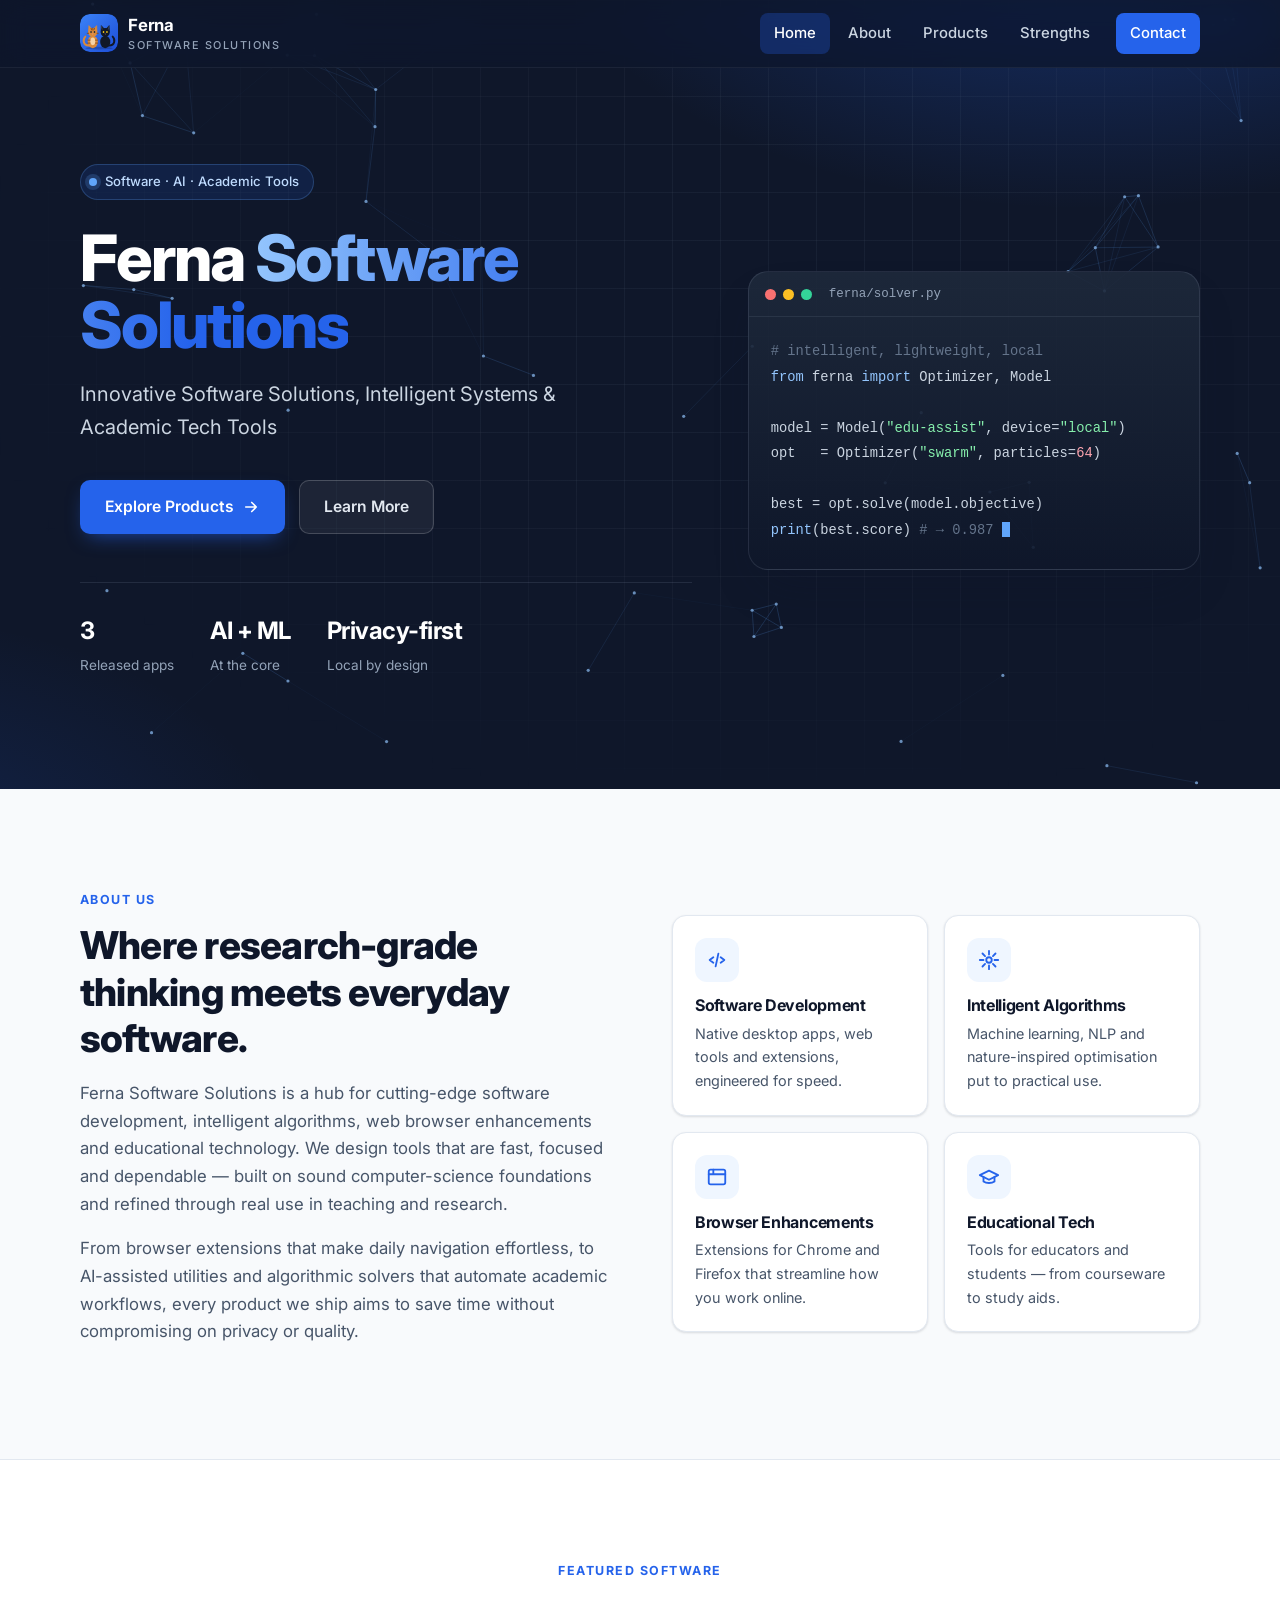
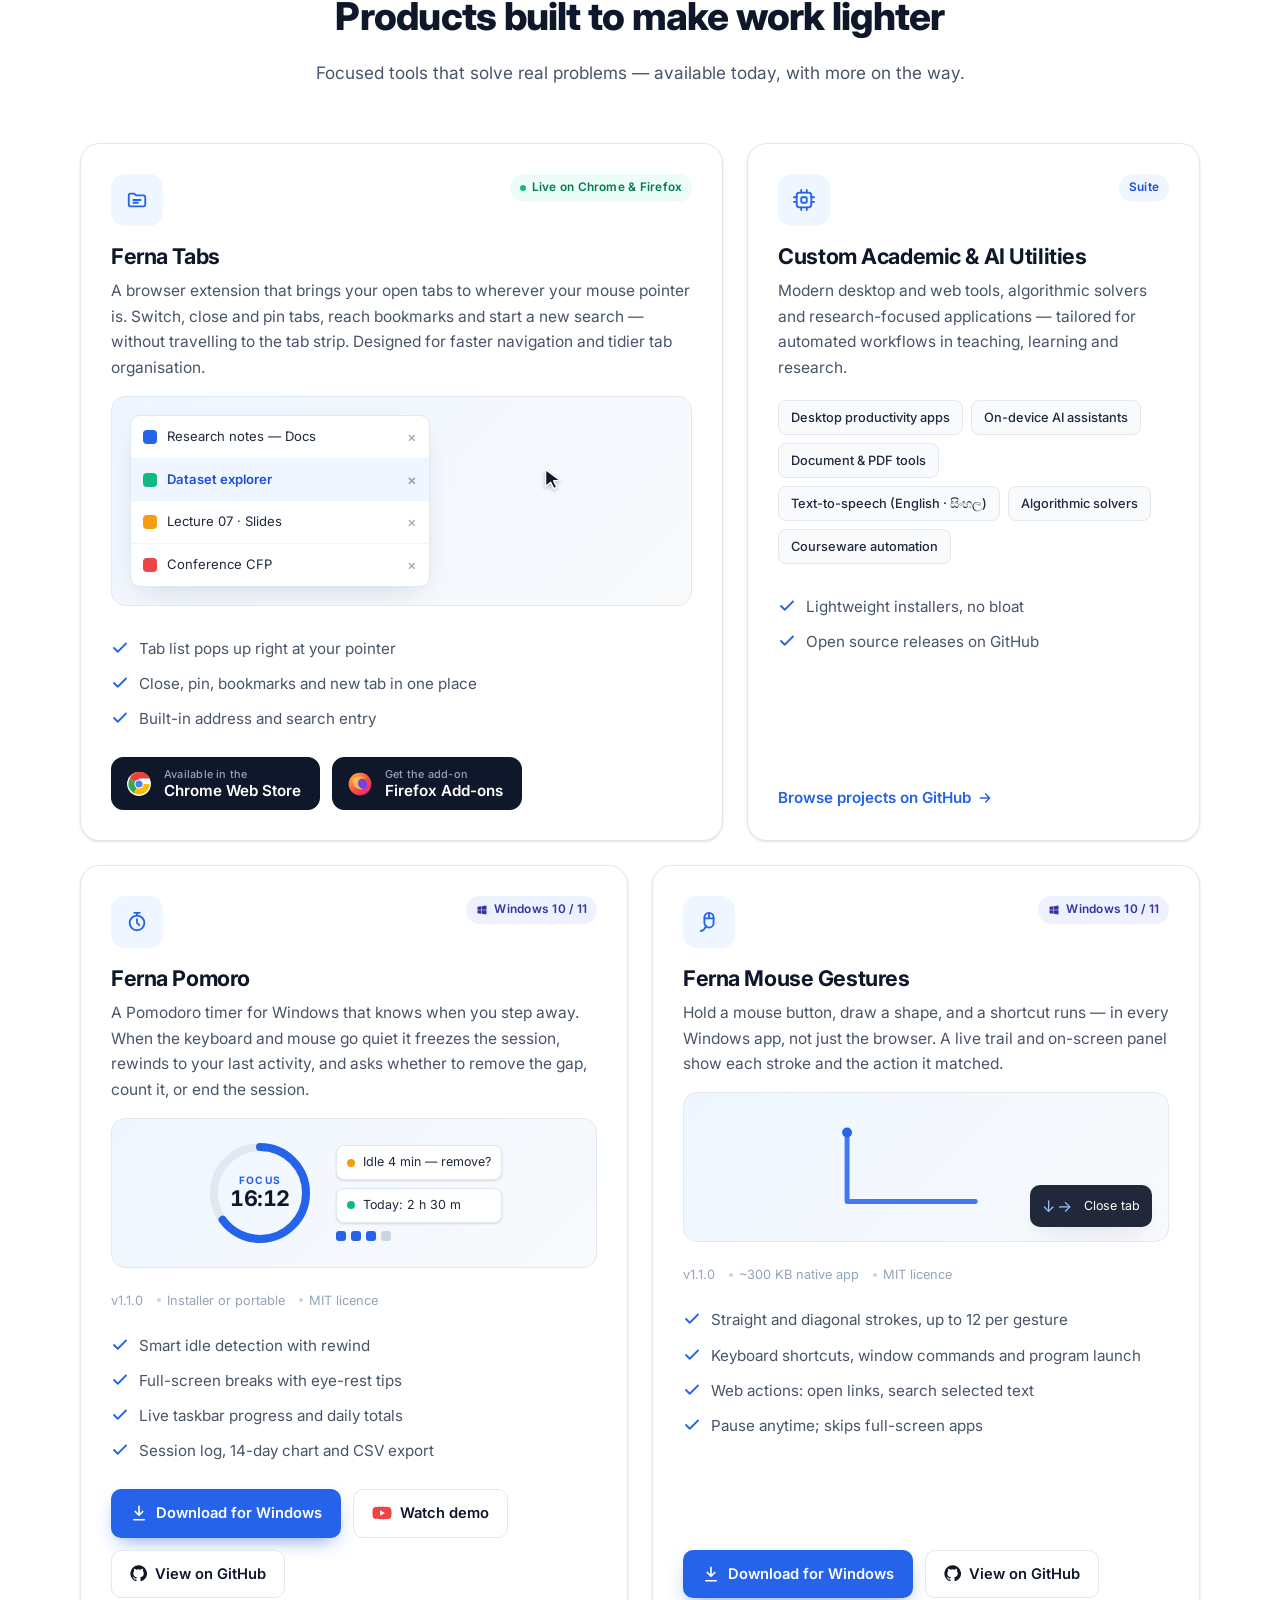
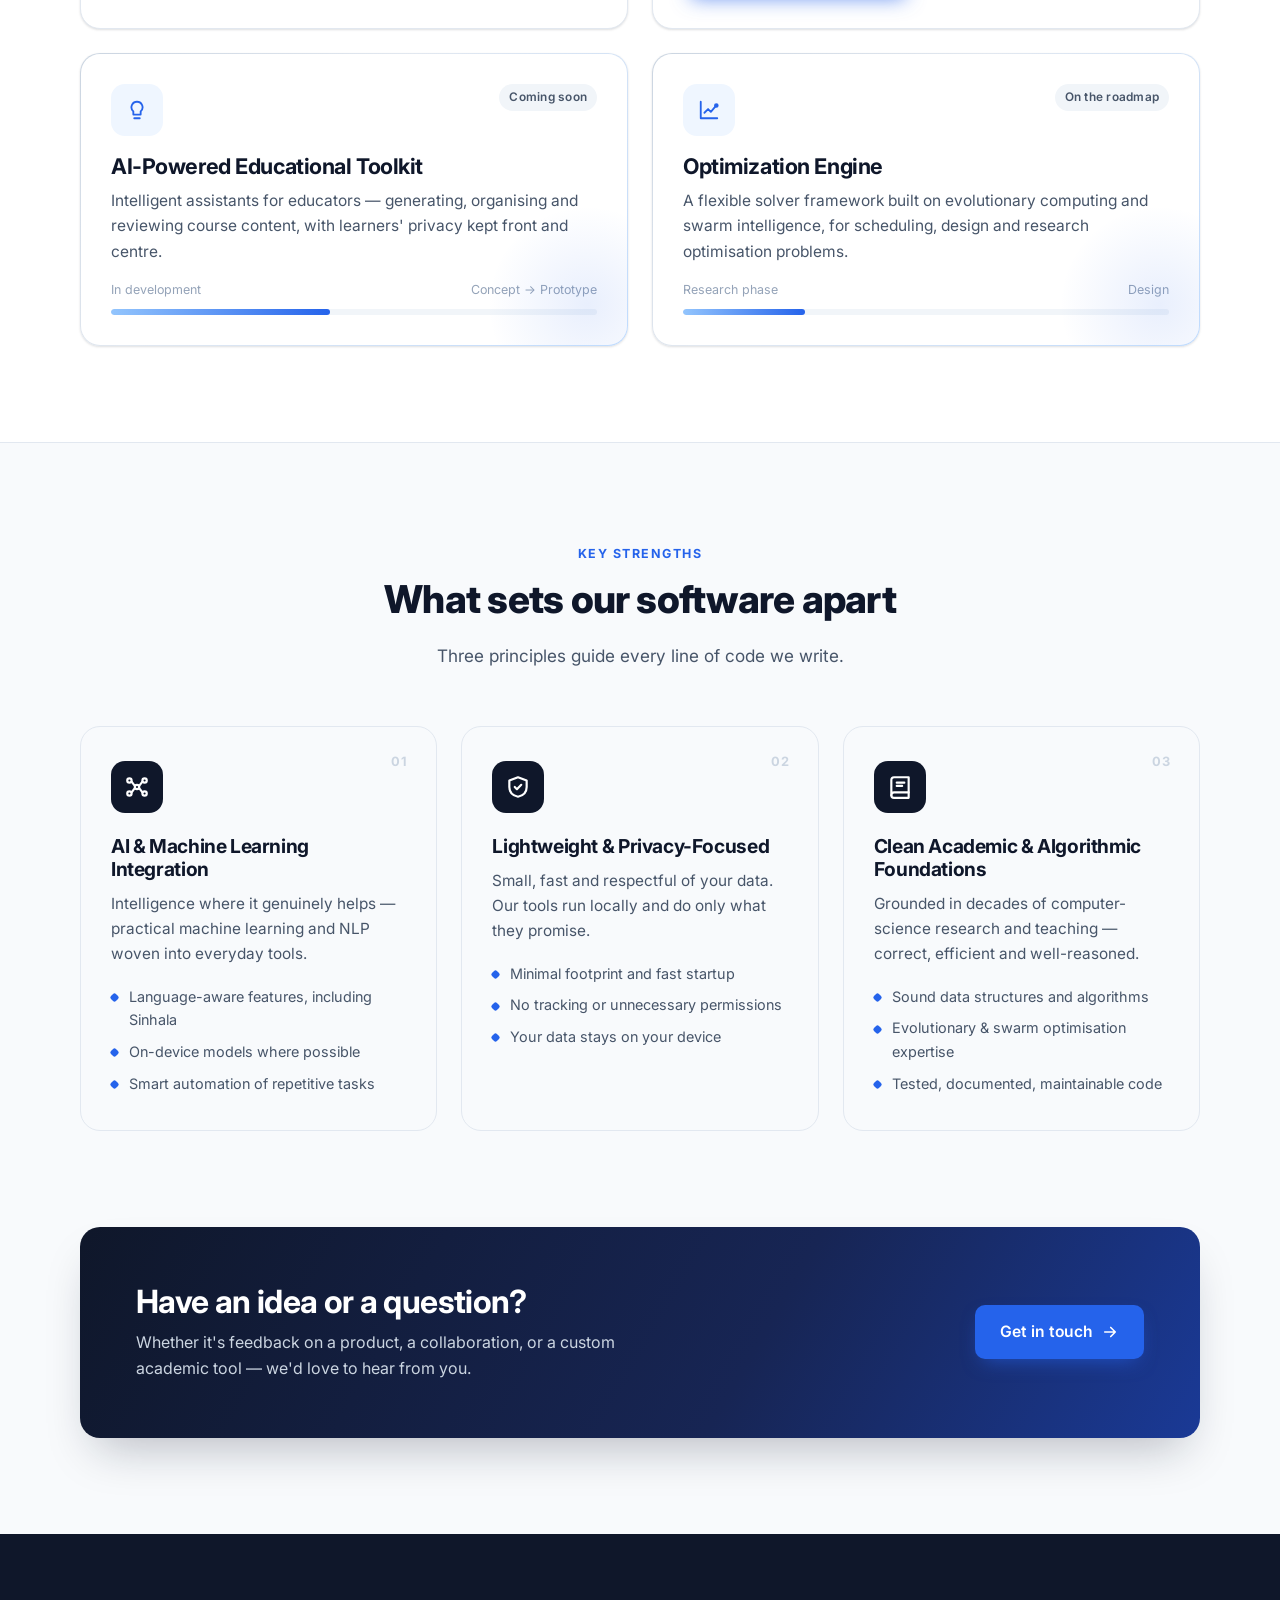
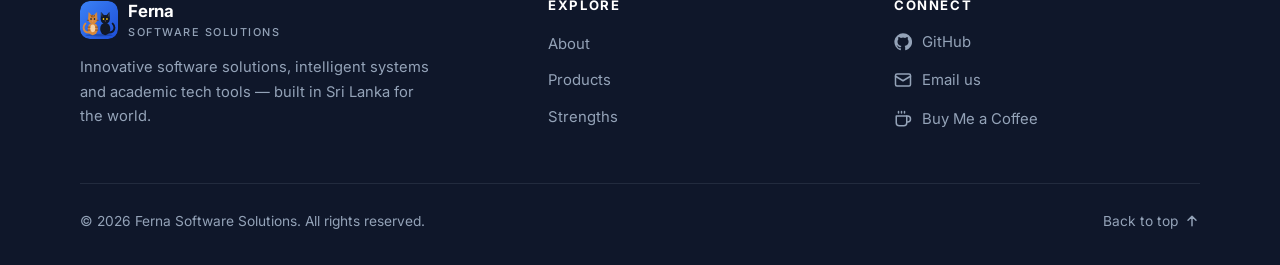
==== commit 38ae3819: "Update index.html" ====
--- a/index.html
+++ b/index.html
@@ -387,6 +387,31 @@
       display: flex; align-items: center; gap: 10px;
     }
     .gesture-hud .arrows { font-size: 1rem; letter-spacing: 2px; color: #93c5fd; }
+
+
+    /* video demo button + lightbox */
+    .btn-video { background: #fff; color: var(--navy); border-color: var(--border); }
+    .btn-video:hover { border-color: #ef4444; color: #b91c1c; transform: translateY(-2px); box-shadow: var(--shadow-sm); }
+    .btn-video svg { width: 20px; height: 20px; }
+    .video-modal {
+      position: fixed; inset: 0; z-index: 200; display: none;
+      align-items: center; justify-content: center; padding: 20px;
+      background: rgba(2, 6, 23, .82); backdrop-filter: blur(4px); -webkit-backdrop-filter: blur(4px);
+    }
+    .video-modal.open { display: flex; animation: fadeIn .25s var(--ease); }
+    @keyframes fadeIn { from { opacity: 0; } to { opacity: 1; } }
+    .video-box { width: min(960px, 100%); }
+    .video-head { display: flex; align-items: center; justify-content: space-between; gap: 12px; margin-bottom: 12px; color: #e2e8f0; }
+    .video-head h3 { color: #fff; font-size: 1.05rem; margin: 0; }
+    .video-close {
+      width: 40px; height: 40px; border-radius: 10px; flex: none; cursor: pointer;
+      background: rgba(255,255,255,.08); border: 1px solid rgba(255,255,255,.2); color: #fff; font-size: 1.4rem; line-height: 1;
+    }
+    .video-close:hover { background: rgba(255,255,255,.18); }
+    .video-frame { position: relative; aspect-ratio: 16 / 9; border-radius: 14px; overflow: hidden; background: #000; box-shadow: 0 30px 60px -20px rgba(0,0,0,.7); }
+    .video-frame iframe { position: absolute; inset: 0; width: 100%; height: 100%; border: 0; }
+    .video-foot { margin-top: 10px; font-size: .84rem; text-align: right; }
+    .video-foot a { color: #93c5fd; }
 
     /* ============================================================
        Strengths
@@ -744,12 +769,12 @@
             </div>
             <h3>Ferna Pomoro</h3>
             <p>A Pomodoro timer for Windows that knows when you step away. When the keyboard and mouse go quiet it freezes the session, rewinds to your last activity, and asks whether to remove the gap, count it, or end the session.</p>
-            <div class="app-mock" aria-hidden="true">
-              <div class="ring">
+            <div class="app-mock">
+              <div class="ring" aria-hidden="true">
                 <svg viewBox="0 0 108 108"><circle class="track" cx="54" cy="54" r="46" fill="none" stroke-width="8"/><circle class="arc" cx="54" cy="54" r="46" fill="none" stroke-width="8" stroke-linecap="round"/></svg>
                 <div class="time"><div><small>Focus</small><b>16:12</b></div></div>
               </div>
-              <div class="pomo-side">
+              <div class="pomo-side" aria-hidden="true">
                 <div class="pomo-pill"><i style="background:#f59e0b"></i>Idle 4 min — remove?</div>
                 <div class="pomo-pill"><i style="background:#10b981"></i>Today: 2 h 30 m</div>
                 <div class="dots"><i class="on"></i><i class="on"></i><i class="on"></i><i></i></div>
@@ -764,6 +789,7 @@
             </ul>
             <div class="card-actions">
               <a class="btn btn-primary btn-dl" href="https://github.com/tgi25/ferna-pomoro/releases/latest" target="_blank" rel="noopener"><svg viewBox="0 0 24 24" fill="none" stroke="currentColor" stroke-width="2.2" stroke-linecap="round" stroke-linejoin="round" aria-hidden="true"><path d="M12 3v12M7 10l5 5 5-5M5 21h14"/></svg>Download for Windows</a>
+              <a class="btn btn-video btn-dl" href="https://www.youtube.com/watch?v=VkuLuMMPElY" target="_blank" rel="noopener" data-video="VkuLuMMPElY" data-title="Ferna Pomoro Explainer"><svg viewBox="0 0 24 24" aria-hidden="true"><path d="M23 7.2a3 3 0 0 0-2.1-2.1C19 4.6 12 4.6 12 4.6s-7 0-8.9.5A3 3 0 0 0 1 7.2 31 31 0 0 0 .5 12a31 31 0 0 0 .5 4.8 3 3 0 0 0 2.1 2.1c1.9.5 8.9.5 8.9.5s7 0 8.9-.5a3 3 0 0 0 2.1-2.1 31 31 0 0 0 .5-4.8 31 31 0 0 0-.5-4.8z" fill="#ef4444"/><path d="M9.75 15.3 15.5 12 9.75 8.7z" fill="#fff"/></svg>Watch demo</a>
               <a class="btn btn-outline btn-dl" href="https://github.com/tgi25/ferna-pomoro" target="_blank" rel="noopener"><svg viewBox="0 0 24 24" fill="currentColor" aria-hidden="true"><path d="M12 .5a11.5 11.5 0 0 0-3.64 22.41c.58.1.79-.25.79-.56v-2c-3.2.7-3.88-1.37-3.88-1.37-.52-1.33-1.28-1.69-1.28-1.69-1.05-.71.08-.7.08-.7 1.16.08 1.77 1.19 1.77 1.19 1.03 1.77 2.7 1.26 3.36.96.1-.75.4-1.26.73-1.55-2.55-.29-5.24-1.28-5.24-5.69 0-1.26.45-2.28 1.19-3.09-.12-.29-.52-1.46.11-3.05 0 0 .97-.31 3.17 1.18a11 11 0 0 1 5.77 0c2.2-1.49 3.17-1.18 3.17-1.18.63 1.59.23 2.76.11 3.05.74.81 1.19 1.83 1.19 3.09 0 4.42-2.7 5.39-5.26 5.68.41.36.78 1.06.78 2.14v3.17c0 .31.21.67.8.56A11.5 11.5 0 0 0 12 .5z"/></svg>View on GitHub</a>
             </div>
           </article>
@@ -903,6 +929,18 @@
       </div>
     </section>
   </main>
+
+  <!-- ==================== VIDEO LIGHTBOX ==================== -->
+  <div class="video-modal" id="video-modal" role="dialog" aria-modal="true" aria-labelledby="video-title" hidden>
+    <div class="video-box">
+      <div class="video-head">
+        <h3 id="video-title">Video</h3>
+        <button class="video-close" type="button" aria-label="Close video">&times;</button>
+      </div>
+      <div class="video-frame" id="video-frame"></div>
+      <div class="video-foot"><a id="video-yt" href="#" target="_blank" rel="noopener">Open on YouTube &#8599;</a></div>
+    </div>
+  </div>
 
   <!-- ==================== FOOTER ==================== -->
   <footer class="site-footer">
@@ -1041,6 +1079,41 @@
         revealEls.forEach(revealNow);
       }
 
+      /* ---------- Video lightbox (privacy-enhanced YouTube embed) ---------- */
+      var modal = document.getElementById("video-modal");
+      var frame = document.getElementById("video-frame");
+      var vTitle = document.getElementById("video-title");
+      var vLink = document.getElementById("video-yt");
+      var lastFocus = null;
+      function openVideo(id, title) {
+        lastFocus = document.activeElement;
+        vTitle.textContent = title || "Video";
+        vLink.href = "https://www.youtube.com/watch?v=" + id;
+        frame.innerHTML = '<iframe src="https://www.youtube-nocookie.com/embed/' + id +
+          '?autoplay=1&rel=0&modestbranding=1" title="' + (title || "YouTube video") +
+          '" allow="accelerometer; autoplay; clipboard-write; encrypted-media; gyroscope; picture-in-picture; web-share" allowfullscreen></iframe>';
+        modal.hidden = false; modal.classList.add("open");
+        document.body.style.overflow = "hidden";
+        modal.querySelector(".video-close").focus();
+      }
+      function closeVideo() {
+        if (!modal.classList.contains("open")) return;
+        modal.classList.remove("open"); modal.hidden = true;
+        frame.innerHTML = "";
+        document.body.style.overflow = "";
+        if (lastFocus) lastFocus.focus();
+      }
+      document.querySelectorAll("[data-video]").forEach(function (a) {
+        a.addEventListener("click", function (e) {
+          if (e.ctrlKey || e.metaKey || e.shiftKey || e.button === 1) return; // allow open-in-new-tab
+          e.preventDefault();
+          openVideo(a.getAttribute("data-video"), a.getAttribute("data-title"));
+        });
+      });
+      modal.addEventListener("click", function (e) { if (e.target === modal) closeVideo(); });
+      modal.querySelector(".video-close").addEventListener("click", closeVideo);
+      document.addEventListener("keydown", function (e) { if (e.key === "Escape") closeVideo(); });
+
       /* ---------- Hero: animated particle network ---------- */
       var canvas = document.getElementById("hero-canvas");
       if (!canvas || !canvas.getContext || reduceMotion) return;
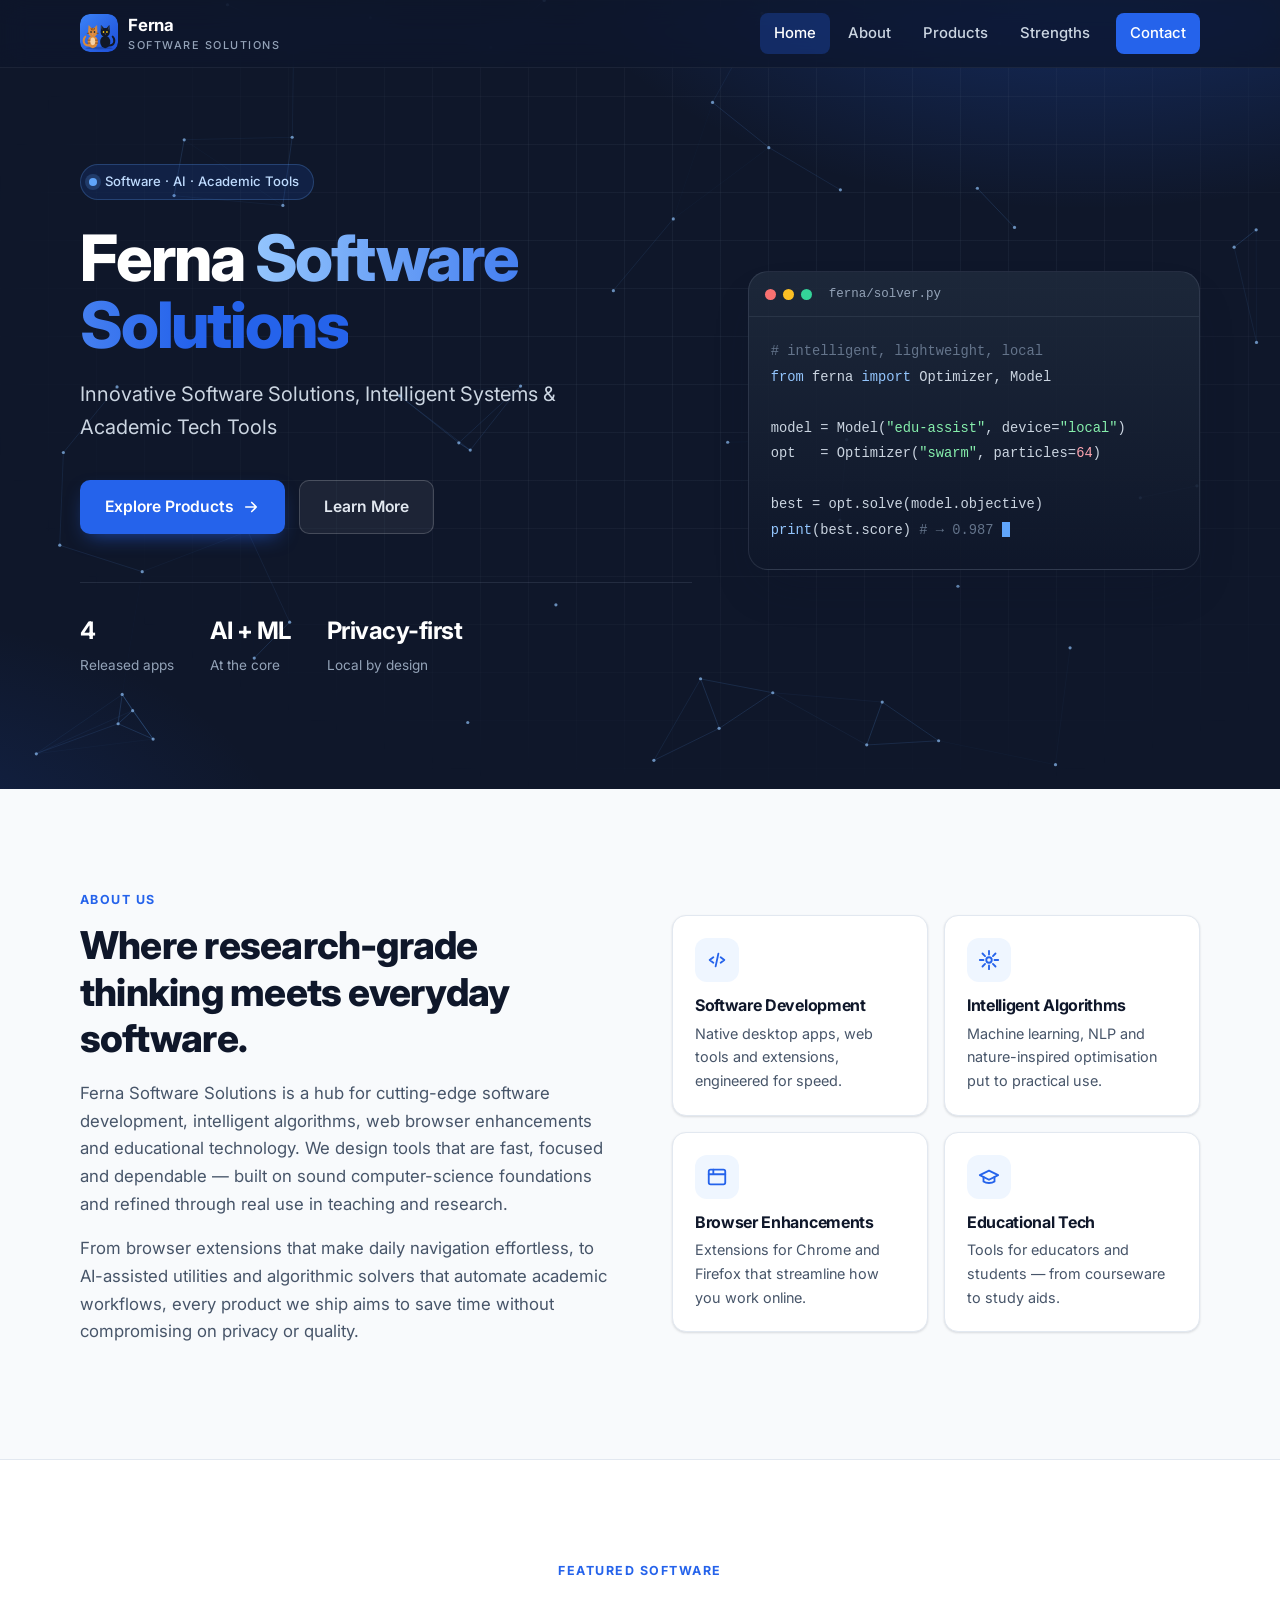
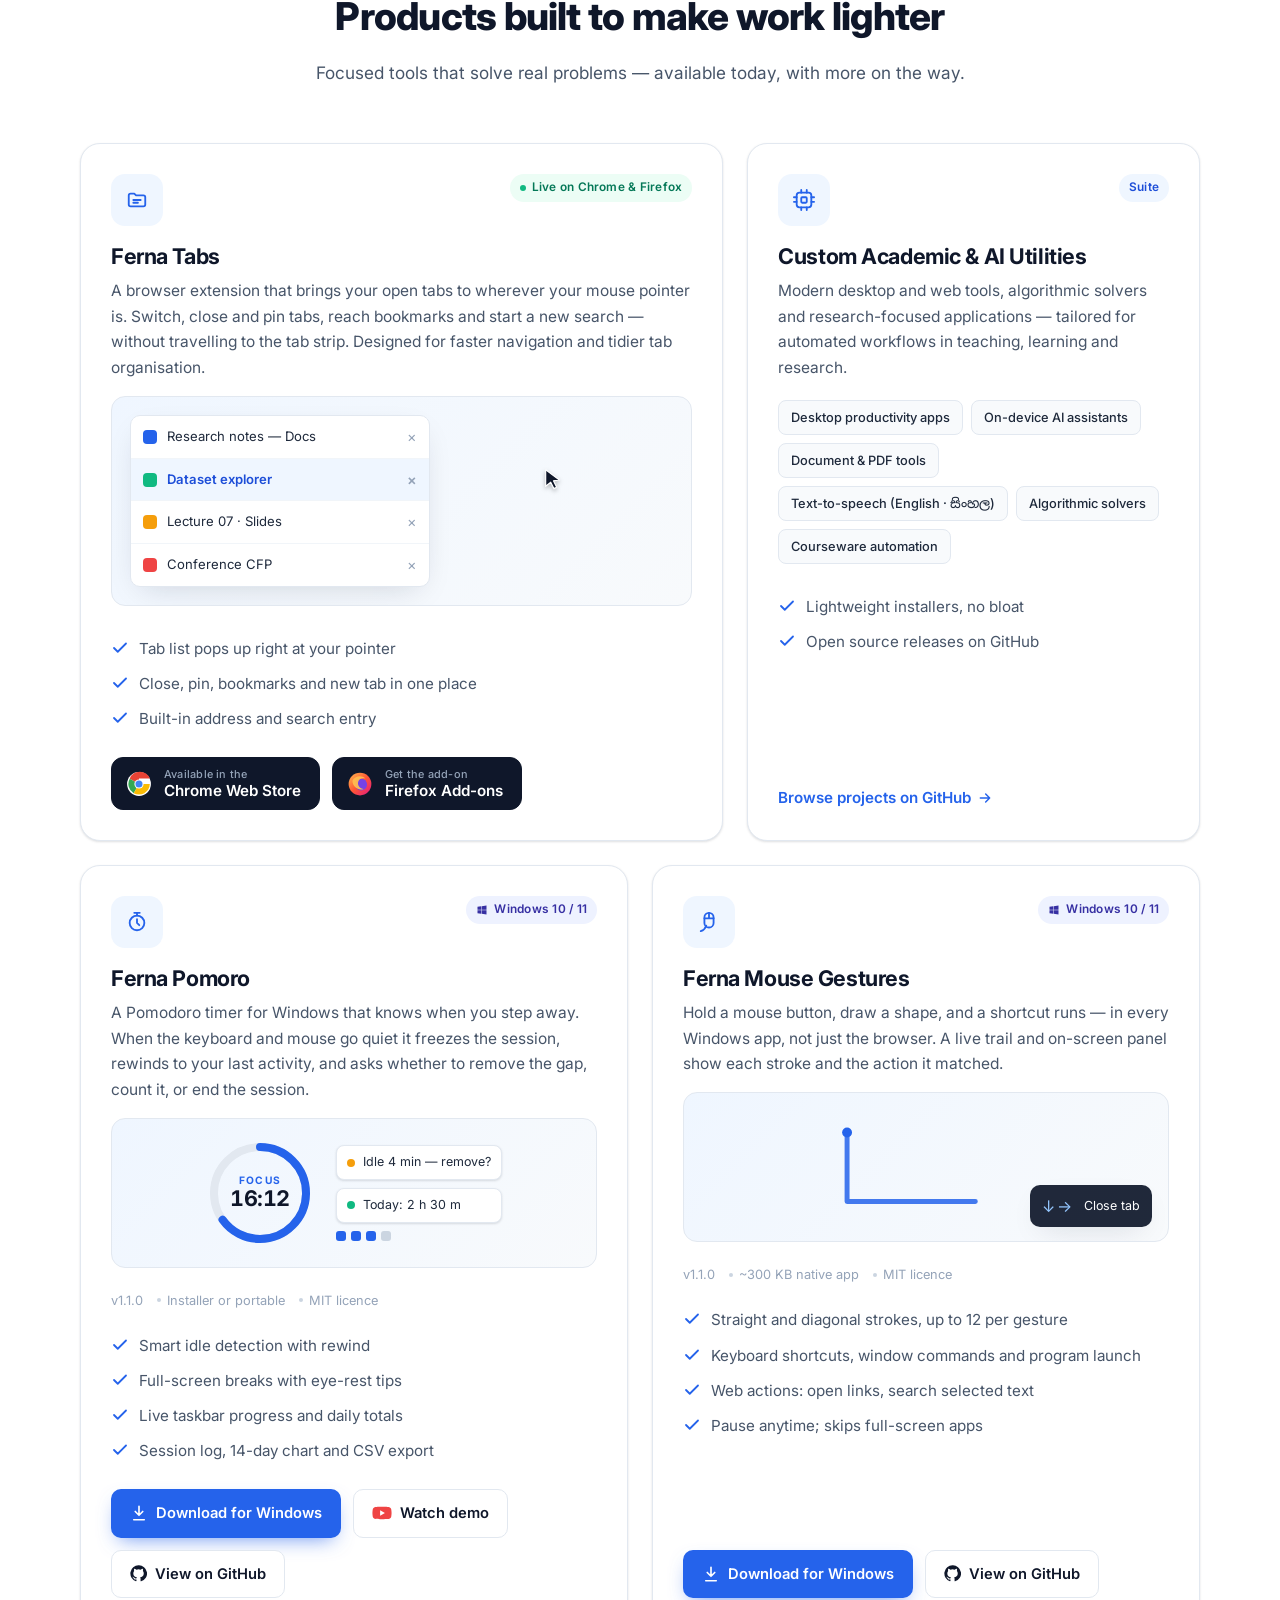
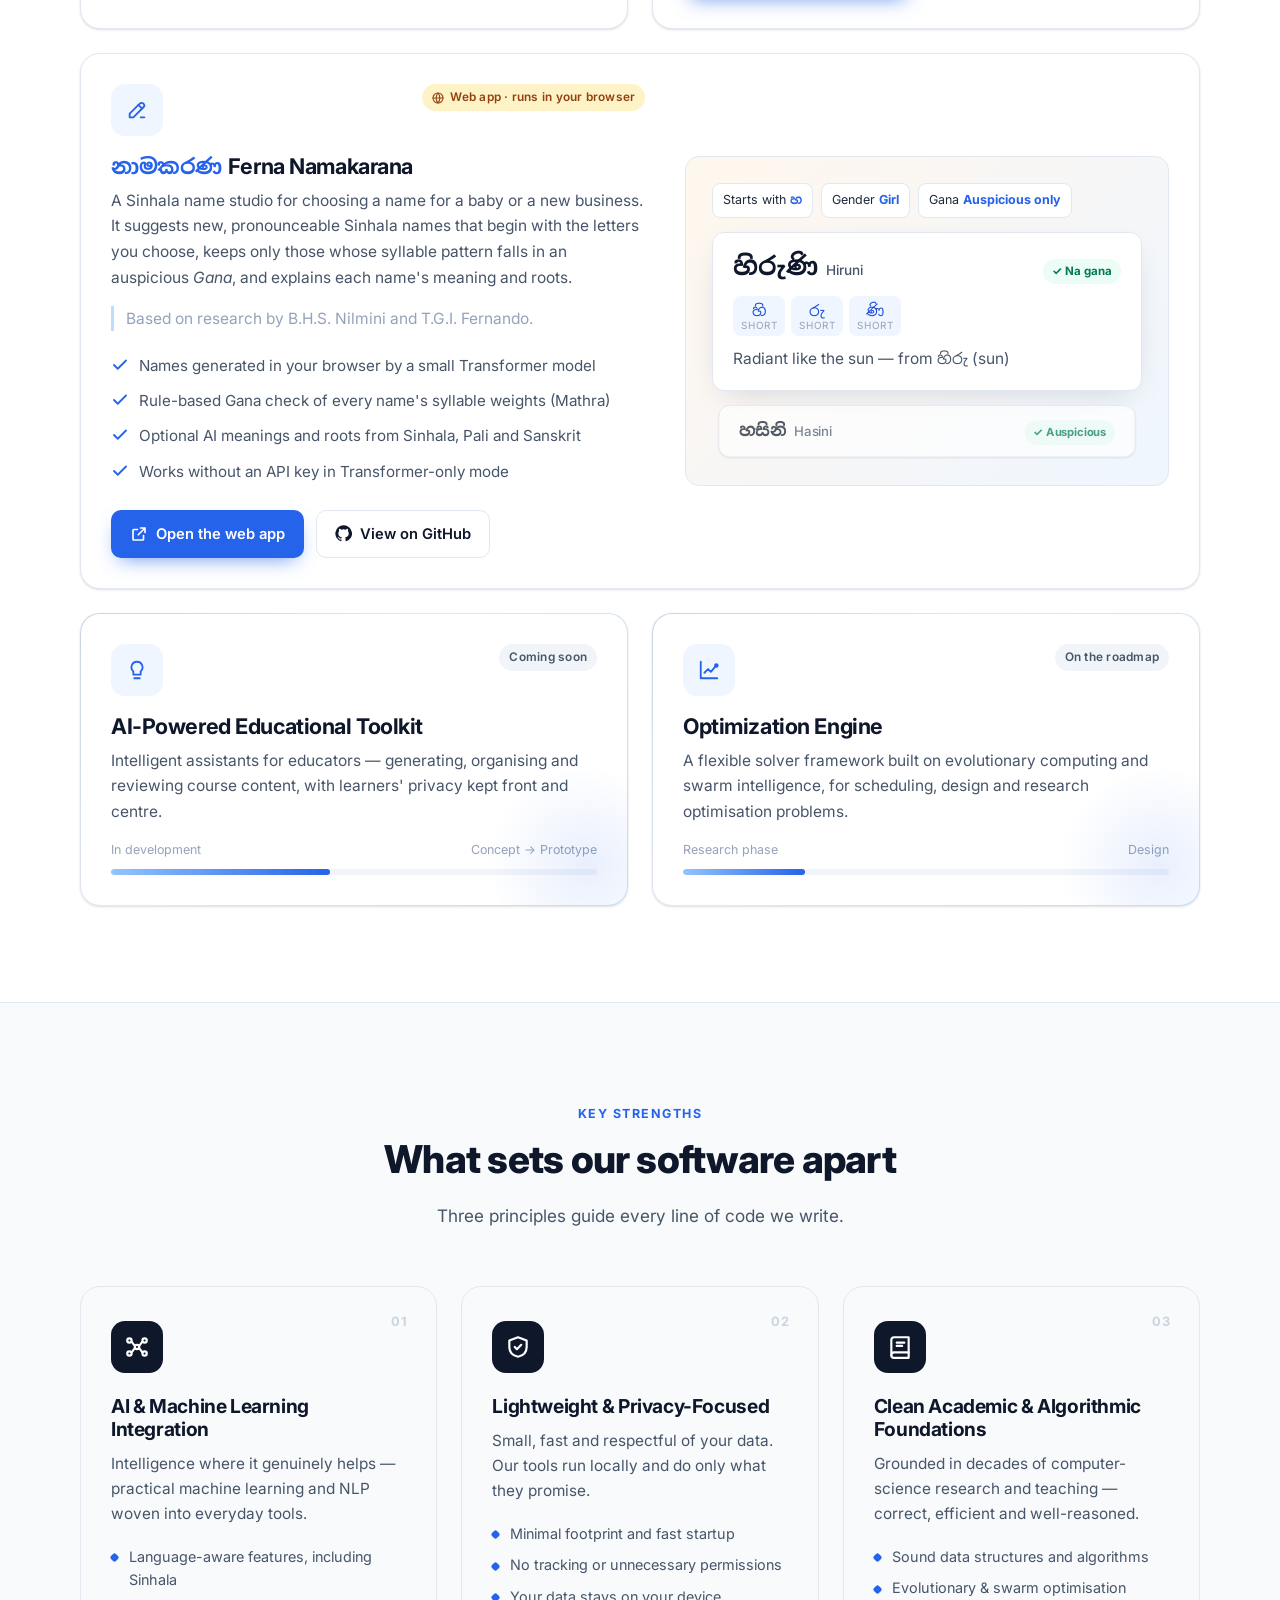
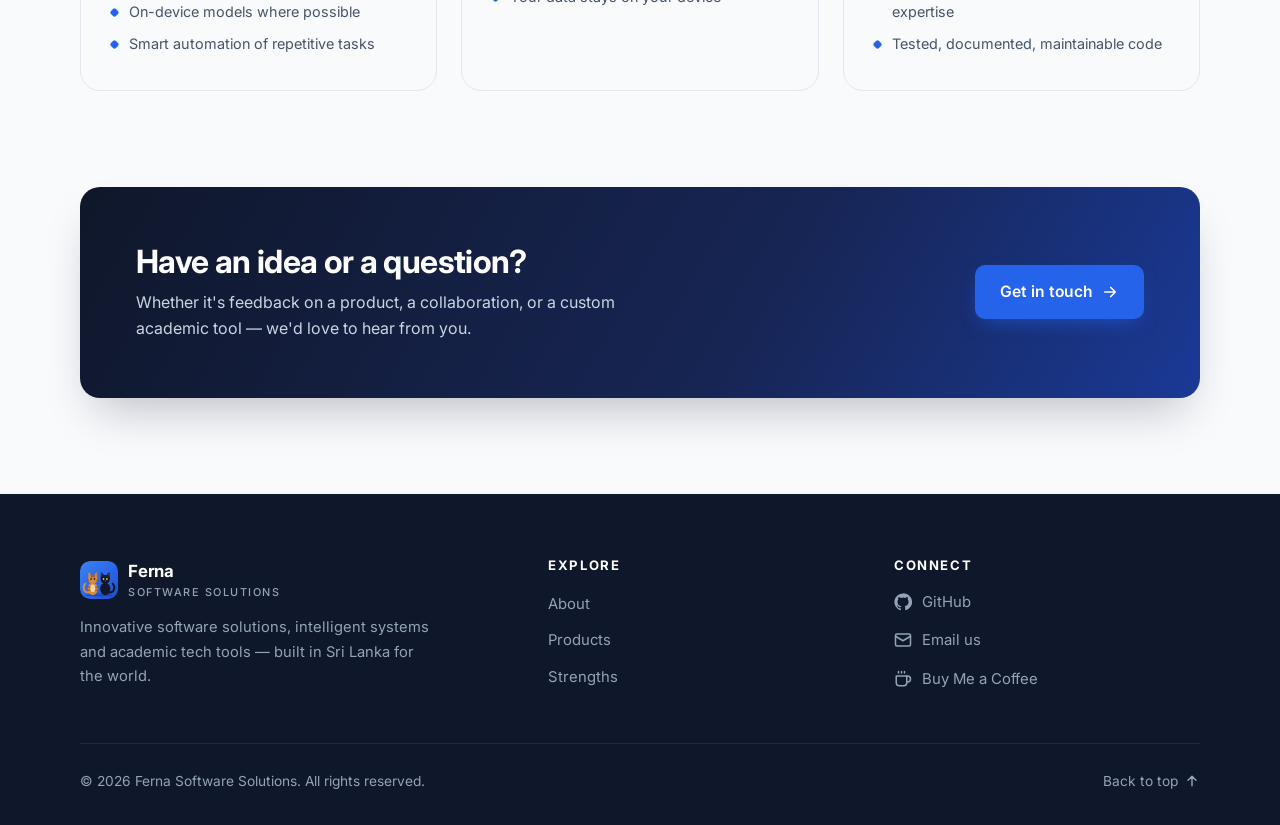
==== commit 1ae98863: "Update index.html" ====
--- a/index.html
+++ b/index.html
@@ -17,7 +17,7 @@
 
   <link rel="preconnect" href="https://fonts.googleapis.com" />
   <link rel="preconnect" href="https://fonts.gstatic.com" crossorigin />
-  <link href="https://fonts.googleapis.com/css2?family=Inter:wght@400;500;600;700;800&display=swap" rel="stylesheet" />
+  <link href="https://fonts.googleapis.com/css2?family=Inter:wght@400;500;600;700;800&family=Noto+Sans+Sinhala:wght@400;600;700&display=swap" rel="stylesheet" />
 
   <style>
     /* ============================================================
@@ -53,7 +53,7 @@
     html { scroll-behavior: smooth; scroll-padding-top: calc(var(--header-h) + 12px); }
     body {
       margin: 0;
-      font-family: "Inter", system-ui, -apple-system, "Segoe UI", Roboto, Helvetica, Arial, sans-serif;
+      font-family: "Inter", "Noto Sans Sinhala", system-ui, -apple-system, "Segoe UI", Roboto, Helvetica, Arial, sans-serif;
       font-size: 16px;
       line-height: 1.65;
       color: var(--slate);
@@ -413,6 +413,36 @@
     .video-foot { margin-top: 10px; font-size: .84rem; text-align: right; }
     .video-foot a { color: #93c5fd; }
 
+
+    /* wide web-app card (Namakarana) */
+    .card-wide { grid-column: span 12; }
+    .wide-inner { display: grid; grid-template-columns: 1.05fr .95fr; gap: 40px; align-items: center; }
+    .tag-web { background: #fef3c7; color: #92400e; }
+    .tag-web svg { width: 12px; height: 12px; }
+    .si { font-family: "Noto Sans Sinhala", "Inter", sans-serif; }
+    .card-wide h3 .si { font-weight: 700; color: var(--accent); margin-right: 6px; }
+    .credit { font-size: .84rem; color: var(--slate-light); border-left: 3px solid #bfdbfe; padding-left: 12px; margin: 0 0 22px; }
+    .name-mock {
+      background: linear-gradient(135deg, #fff7ed, #eff6ff);
+      border: 1px solid var(--border); border-radius: var(--radius);
+      padding: 26px; display: grid; gap: 14px;
+    }
+    .name-form { display: flex; flex-wrap: wrap; gap: 8px; font-size: .78rem; }
+    .name-form span { background: #fff; border: 1px solid var(--border); border-radius: 8px; padding: 6px 10px; color: var(--navy-2); }
+    .name-form b { color: var(--accent); font-weight: 700; }
+    .name-card { background: #fff; border: 1px solid var(--border); border-radius: 12px; padding: 18px 20px; box-shadow: var(--shadow-md); }
+    .name-card + .name-card { opacity: .7; transform: scale(.97); transform-origin: top center; box-shadow: var(--shadow-sm); padding: 12px 20px; }
+    .nc-top { display: flex; justify-content: space-between; align-items: baseline; gap: 10px; }
+    .nc-name { font-size: 1.6rem; font-weight: 700; color: var(--navy); line-height: 1.2; }
+    .nc-roman { font-size: .85rem; color: var(--slate); margin-left: 8px; font-weight: 500; }
+    .nc-gana { font-size: .72rem; font-weight: 700; color: #047857; background: #ecfdf5; border-radius: 999px; padding: 3px 9px; white-space: nowrap; }
+    .syl { display: flex; gap: 6px; margin: 12px 0 10px; }
+    .syl span { display: grid; place-items: center; min-width: 44px; padding: 6px 8px 4px; border-radius: 8px; font-size: .95rem; background: var(--accent-soft); color: var(--accent-dark); line-height: 1.2; }
+    .syl span small { font-family: "Inter", sans-serif; font-size: .62rem; letter-spacing: .06em; text-transform: uppercase; color: var(--slate-light); }
+    .syl span.g { background: var(--navy); color: #fff; }
+    .syl span.g small { color: #93c5fd; }
+    .nc-meaning { font-size: .85rem; color: var(--slate); margin: 0; }
+
     /* ============================================================
        Strengths
        ============================================================ */
@@ -500,6 +530,7 @@
       .nav-links .nav-cta { margin: 8px 0 0; text-align: center; }
 
       .about-grid { grid-template-columns: 1fr; gap: 40px; }
+      .wide-inner { grid-template-columns: 1fr; gap: 28px; }
       .card-app { grid-column: span 12; }
       .footer-top { grid-template-columns: 1fr 1fr; }
       .footer-top > div:first-child { grid-column: span 2; }
@@ -512,6 +543,8 @@
       .card { padding: 24px; }
       .card-future, .card-app { grid-column: span 12; }
       .app-mock { gap: 14px; }
+      .name-mock { padding: 18px; }
+      .nc-name { font-size: 1.35rem; }
       .pillars { grid-template-columns: 1fr; }
       .strengths-grid { grid-template-columns: 1fr; }
       .strengths-grid .strength:last-child { grid-column: auto; }
@@ -583,7 +616,7 @@
           </div>
 
           <div class="hero-stats">
-            <div><strong>3</strong><span>Released apps</span></div>
+            <div><strong>4</strong><span>Released apps</span></div>
             <div><strong>AI&nbsp;+&nbsp;ML</strong><span>At the core</span></div>
             <div><strong>Privacy-first</strong><span>Local by design</span></div>
           </div>
@@ -697,8 +730,7 @@
             </ul>
 
             <div class="card-actions">
-              <!-- TODO: replace href with your exact Chrome Web Store listing URL -->
-              <a class="store-btn" href="https://chromewebstore.google.com/search/Ferna%20Tabs" target="_blank" rel="noopener">
+              <a class="store-btn" href="https://chromewebstore.google.com/detail/ferna-tabs/loocmoejnaaidhfkmigbdeneembjjdap" target="_blank" rel="noopener">
                 <svg viewBox="0 0 48 48" aria-hidden="true">
                   <circle cx="24" cy="24" r="22" fill="#fff" />
                   <path d="M24 24 6.9 14.1A20 20 0 0 1 44 14H24z" fill="#ea4335" />
@@ -709,8 +741,7 @@
                 </svg>
                 <span class="lbl"><small>Available in the</small><b>Chrome Web Store</b></span>
               </a>
-              <!-- TODO: replace href with your exact Firefox Add-ons listing URL -->
-              <a class="store-btn" href="https://addons.mozilla.org/firefox/search/?q=Ferna%20Tabs" target="_blank" rel="noopener">
+              <a class="store-btn" href="https://addons.mozilla.org/en-US/firefox/addon/ferna-tabs/" target="_blank" rel="noopener">
                 <svg viewBox="0 0 48 48" aria-hidden="true">
                   <defs>
                     <linearGradient id="ff" x1="0" y1="0" x2="1" y2="1">
@@ -821,6 +852,63 @@
             <div class="card-actions">
               <a class="btn btn-primary btn-dl" href="https://github.com/tgi25/ferna-mouse-gestures/releases/latest" target="_blank" rel="noopener"><svg viewBox="0 0 24 24" fill="none" stroke="currentColor" stroke-width="2.2" stroke-linecap="round" stroke-linejoin="round" aria-hidden="true"><path d="M12 3v12M7 10l5 5 5-5M5 21h14"/></svg>Download for Windows</a>
               <a class="btn btn-outline btn-dl" href="https://github.com/tgi25/ferna-mouse-gestures" target="_blank" rel="noopener"><svg viewBox="0 0 24 24" fill="currentColor" aria-hidden="true"><path d="M12 .5a11.5 11.5 0 0 0-3.64 22.41c.58.1.79-.25.79-.56v-2c-3.2.7-3.88-1.37-3.88-1.37-.52-1.33-1.28-1.69-1.28-1.69-1.05-.71.08-.7.08-.7 1.16.08 1.77 1.19 1.77 1.19 1.03 1.77 2.7 1.26 3.36.96.1-.75.4-1.26.73-1.55-2.55-.29-5.24-1.28-5.24-5.69 0-1.26.45-2.28 1.19-3.09-.12-.29-.52-1.46.11-3.05 0 0 .97-.31 3.17 1.18a11 11 0 0 1 5.77 0c2.2-1.49 3.17-1.18 3.17-1.18.63 1.59.23 2.76.11 3.05.74.81 1.19 1.83 1.19 3.09 0 4.42-2.7 5.39-5.26 5.68.41.36.78 1.06.78 2.14v3.17c0 .31.21.67.8.56A11.5 11.5 0 0 0 12 .5z"/></svg>View on GitHub</a>
+            </div>
+          </article>
+
+          <!-- Ferna Namakarana -->
+          <article class="card card-wide reveal">
+            <div class="wide-inner">
+              <div>
+                <div class="card-top">
+                  <div class="icon-tile" style="width:52px;height:52px;border-radius:14px;">
+                    <svg viewBox="0 0 24 24" fill="none" stroke="currentColor" stroke-width="2" stroke-linecap="round" stroke-linejoin="round" aria-hidden="true"><path d="M4 20h4L19 9a2.8 2.8 0 0 0-4-4L4 16z"/><path d="M13.5 6.5l4 4"/><path d="M16 20h4"/></svg>
+                  </div>
+                  <span class="tag tag-web"><svg viewBox="0 0 24 24" fill="none" stroke="currentColor" stroke-width="2.2" stroke-linecap="round" stroke-linejoin="round" aria-hidden="true"><circle cx="12" cy="12" r="10"/><path d="M2 12h20M12 2a15 15 0 0 1 0 20M12 2a15 15 0 0 0 0 20"/></svg>Web app · runs in your browser</span>
+                </div>
+                <h3><span class="si" lang="si">නාමකරණ</span>Ferna Namakarana</h3>
+                <p>
+                  A Sinhala name studio for choosing a name for a baby or a new business. It suggests new,
+                  pronounceable Sinhala names that begin with the letters you choose, keeps only those whose
+                  syllable pattern falls in an auspicious <em>Gana</em>, and explains each name's meaning and roots.
+                </p>
+                <p class="credit">Based on research by B.H.S. Nilmini and T.G.I. Fernando.</p>
+                <ul class="feature-list">
+                  <li><svg viewBox="0 0 24 24" fill="none" stroke="currentColor" stroke-width="2.4" stroke-linecap="round" stroke-linejoin="round" aria-hidden="true"><path d="M20 6 9 17l-5-5" /></svg>Names generated in your browser by a small Transformer model</li>
+                  <li><svg viewBox="0 0 24 24" fill="none" stroke="currentColor" stroke-width="2.4" stroke-linecap="round" stroke-linejoin="round" aria-hidden="true"><path d="M20 6 9 17l-5-5" /></svg>Rule-based Gana check of every name's syllable weights (Mathra)</li>
+                  <li><svg viewBox="0 0 24 24" fill="none" stroke="currentColor" stroke-width="2.4" stroke-linecap="round" stroke-linejoin="round" aria-hidden="true"><path d="M20 6 9 17l-5-5" /></svg>Optional AI meanings and roots from Sinhala, Pali and Sanskrit</li>
+                  <li><svg viewBox="0 0 24 24" fill="none" stroke="currentColor" stroke-width="2.4" stroke-linecap="round" stroke-linejoin="round" aria-hidden="true"><path d="M20 6 9 17l-5-5" /></svg>Works without an API key in Transformer-only mode</li>
+                </ul>
+                <div class="card-actions">
+                  <a class="btn btn-primary btn-dl" href="https://tgi25.github.io/namakarana/web/" target="_blank" rel="noopener"><svg viewBox="0 0 24 24" fill="none" stroke="currentColor" stroke-width="2.2" stroke-linecap="round" stroke-linejoin="round" aria-hidden="true"><path d="M14 4h6v6M20 4l-9 9M18 14v5a1 1 0 0 1-1 1H5a1 1 0 0 1-1-1V7a1 1 0 0 1 1-1h5"/></svg>Open the web app</a>
+                  <a class="btn btn-outline btn-dl" href="https://github.com/tgi25/namakarana" target="_blank" rel="noopener"><svg viewBox="0 0 24 24" fill="currentColor" aria-hidden="true"><path d="M12 .5a11.5 11.5 0 0 0-3.64 22.41c.58.1.79-.25.79-.56v-2c-3.2.7-3.88-1.37-3.88-1.37-.52-1.33-1.28-1.69-1.28-1.69-1.05-.71.08-.7.08-.7 1.16.08 1.77 1.19 1.77 1.19 1.03 1.77 2.7 1.26 3.36.96.1-.75.4-1.26.73-1.55-2.55-.29-5.24-1.28-5.24-5.69 0-1.26.45-2.28 1.19-3.09-.12-.29-.52-1.46.11-3.05 0 0 .97-.31 3.17 1.18a11 11 0 0 1 5.77 0c2.2-1.49 3.17-1.18 3.17-1.18.63 1.59.23 2.76.11 3.05.74.81 1.19 1.83 1.19 3.09 0 4.42-2.7 5.39-5.26 5.68.41.36.78 1.06.78 2.14v3.17c0 .31.21.67.8.56A11.5 11.5 0 0 0 12 .5z"/></svg>View on GitHub</a>
+                </div>
+              </div>
+
+              <div class="name-mock" aria-hidden="true">
+                <div class="name-form">
+                  <span>Starts with <b class="si">හ</b></span>
+                  <span>Gender <b>Girl</b></span>
+                  <span>Gana <b>Auspicious only</b></span>
+                </div>
+                <div class="name-card">
+                  <div class="nc-top">
+                    <div><span class="nc-name si" lang="si">හිරුණි</span><span class="nc-roman">Hiruni</span></div>
+                    <span class="nc-gana">✓ Na gana</span>
+                  </div>
+                  <div class="syl">
+                    <span class="si">හි<small>short</small></span>
+                    <span class="si">රු<small>short</small></span>
+                    <span class="si">ණි<small>short</small></span>
+                  </div>
+                  <p class="nc-meaning">Radiant like the sun — from <span class="si">හිරු</span> (sun)</p>
+                </div>
+                <div class="name-card">
+                  <div class="nc-top">
+                    <div><span class="nc-name si" lang="si" style="font-size:1.1rem">හසිනි</span><span class="nc-roman">Hasini</span></div>
+                    <span class="nc-gana">✓ Auspicious</span>
+                  </div>
+                </div>
+              </div>
             </div>
           </article>
 
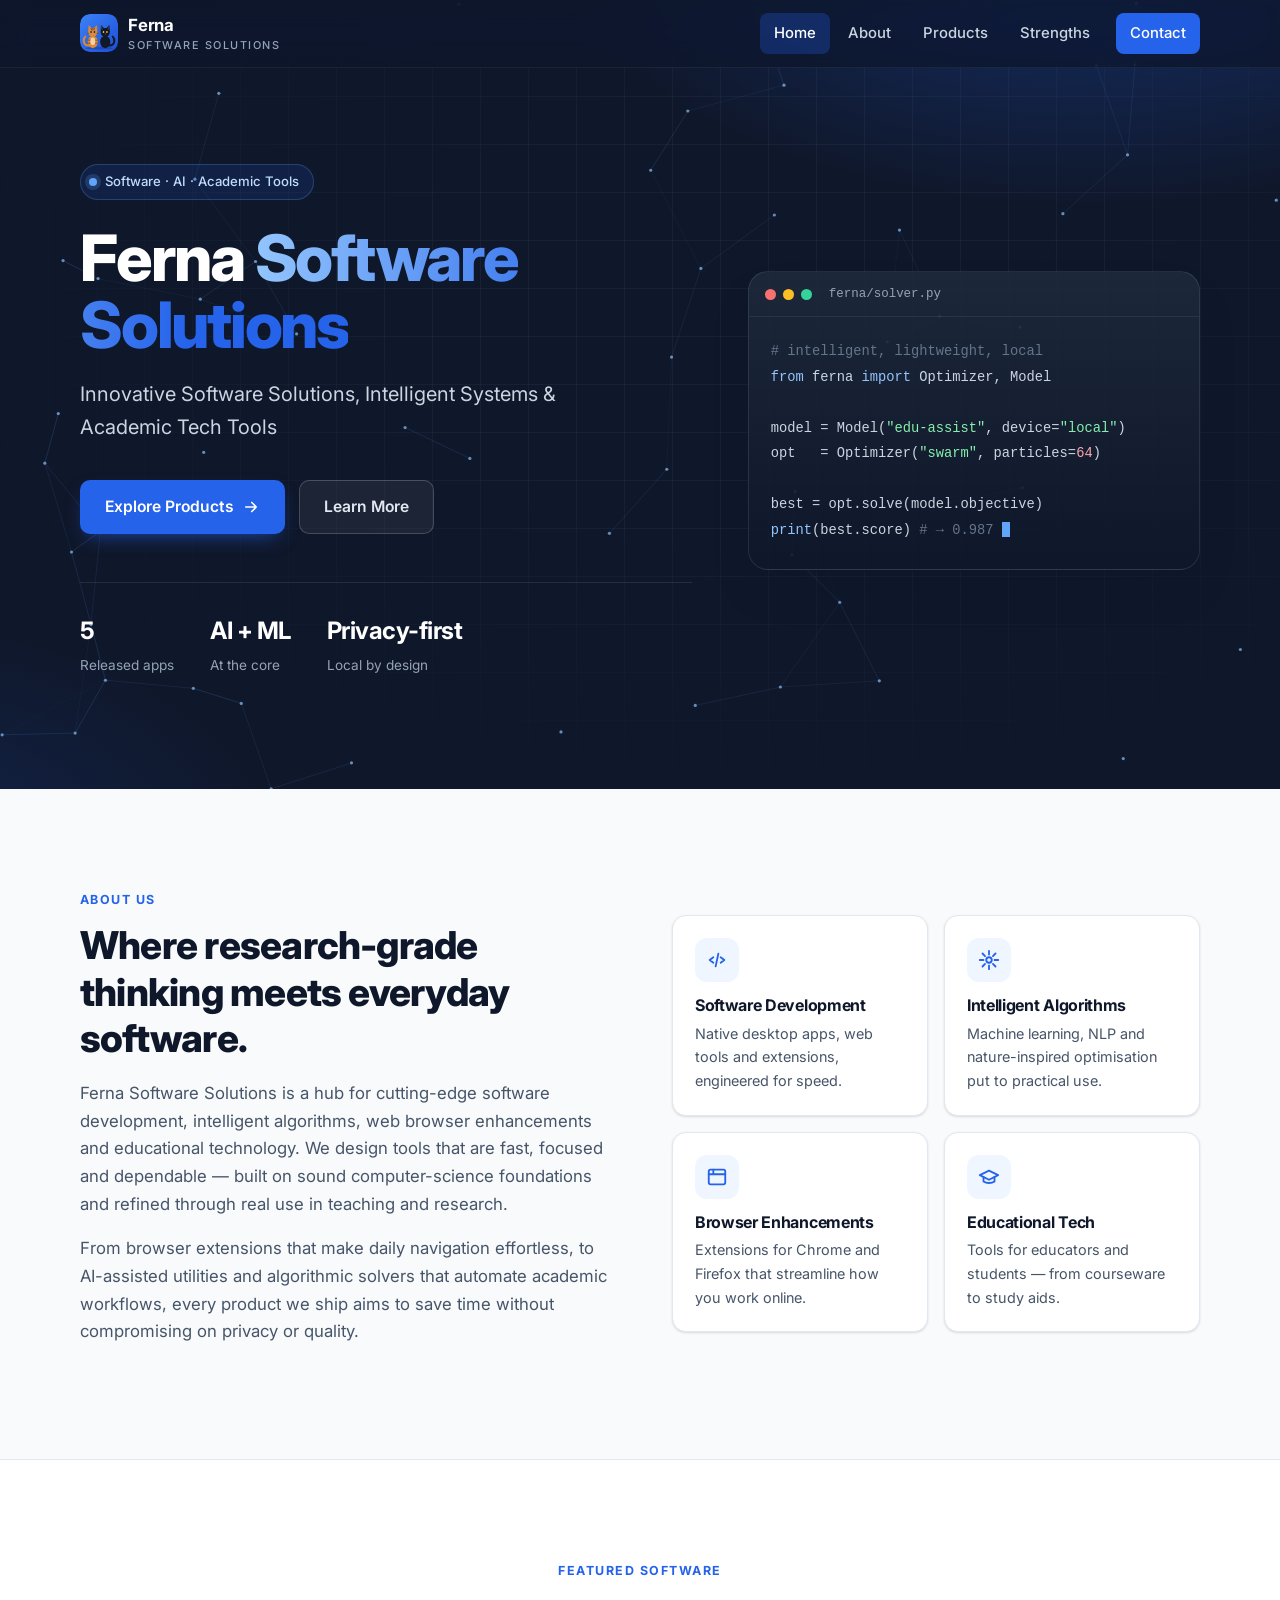
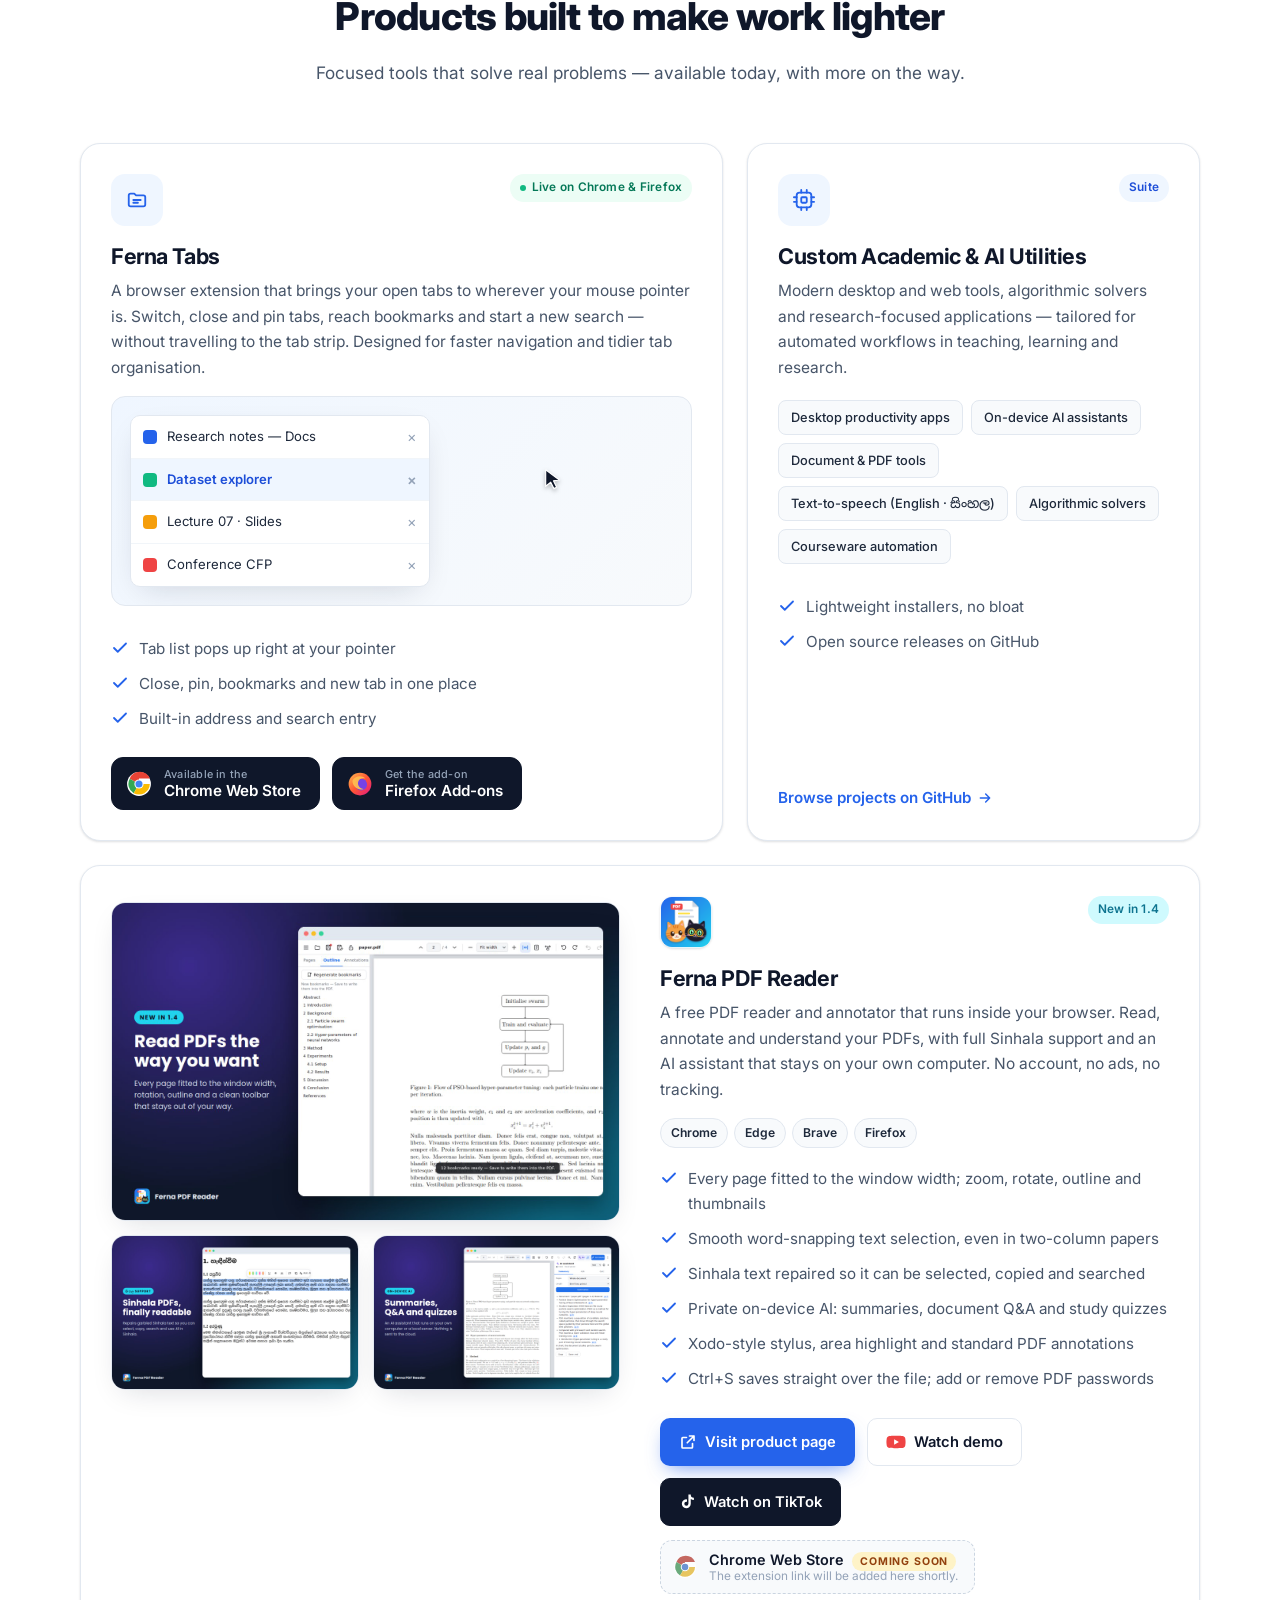
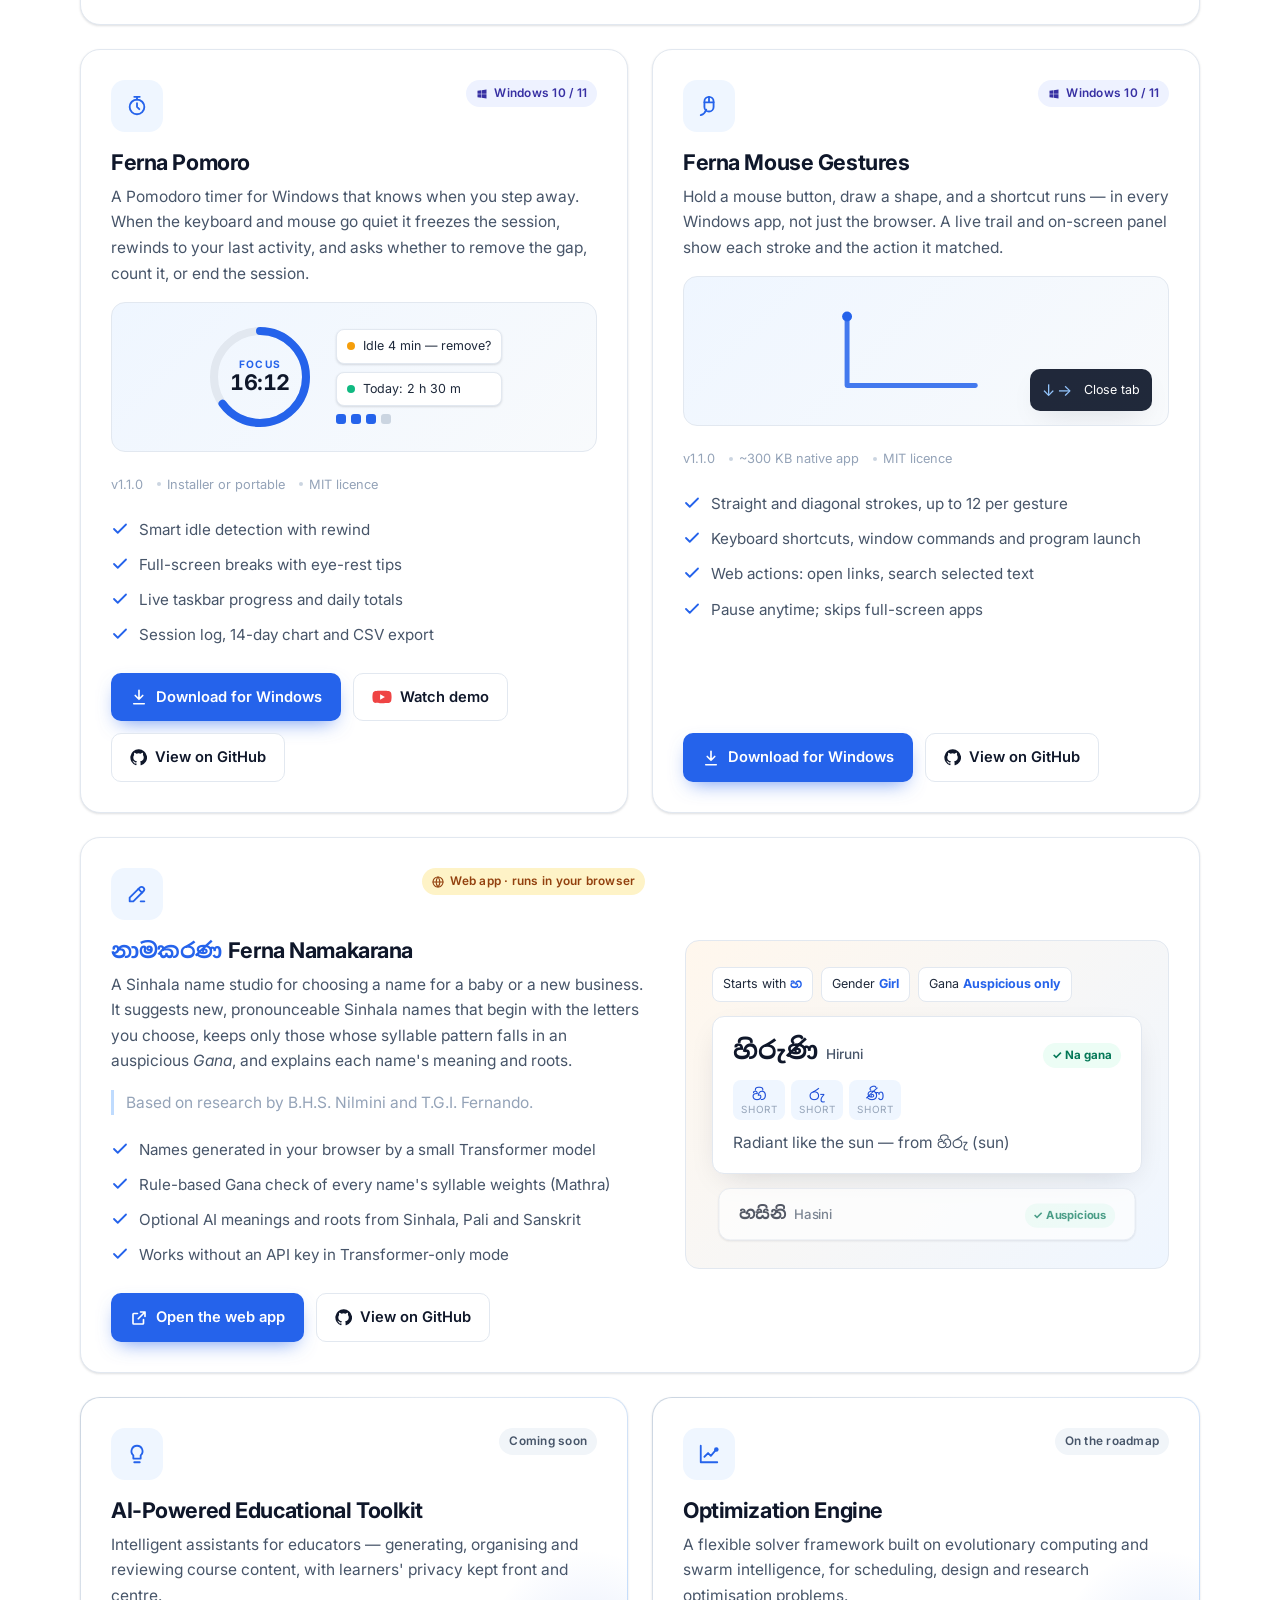
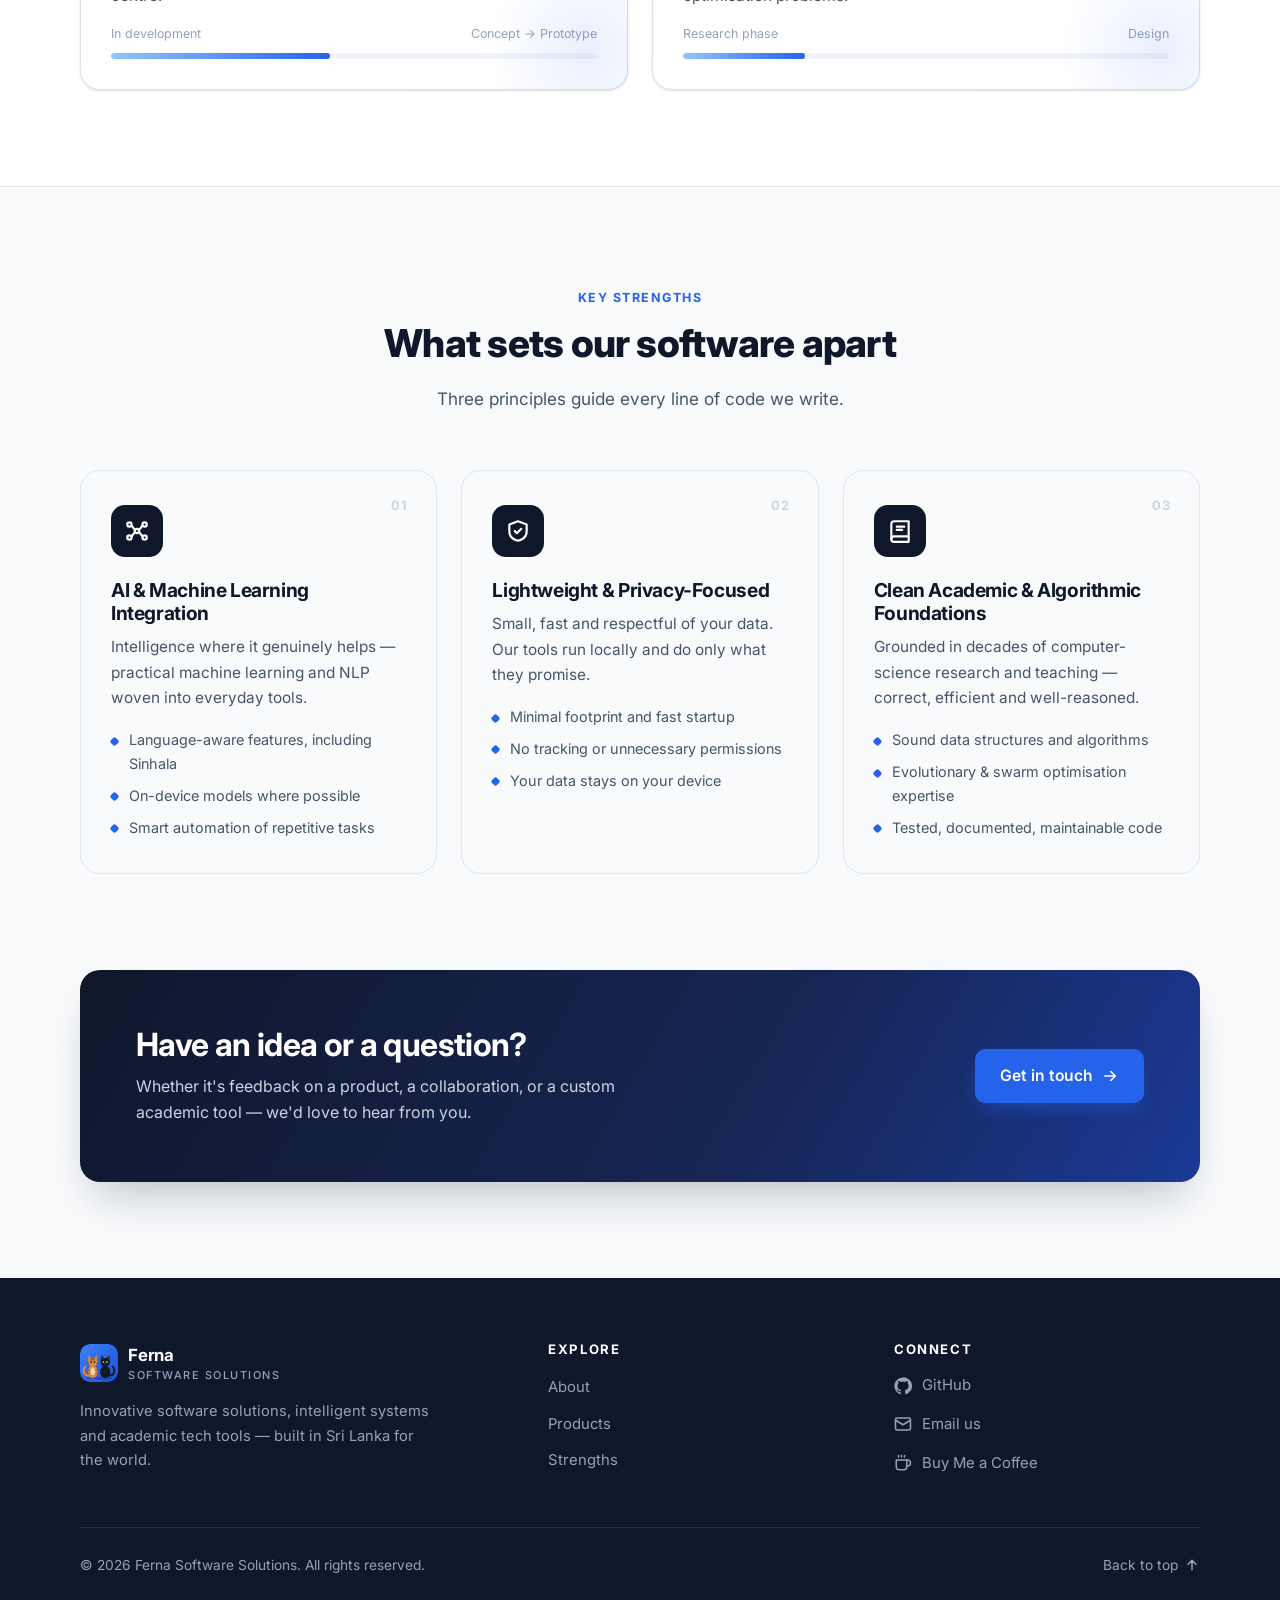
==== commit 0785a0f6: "Update index.html" ====
--- a/index.html
+++ b/index.html
@@ -443,6 +443,36 @@
     .syl span.g small { color: #93c5fd; }
     .nc-meaning { font-size: .85rem; color: var(--slate); margin: 0; }
 
+
+    /* Ferna PDF Reader wide card */
+    .wide-inner.rev { grid-template-columns: 1fr 1fr; align-items: start; }
+    .wide-inner.rev .shots { margin-top: 6px; display: grid; gap: 14px; }
+    .shot-row { display: grid; grid-template-columns: 1fr 1fr; gap: 14px; }
+    .card-icon-img { width: 52px; height: 52px; border-radius: 14px; box-shadow: var(--shadow-sm); }
+    .tag-new { background: #cffafe; color: #0e7490; }
+    .shot {
+      display: block; border-radius: var(--radius); overflow: hidden;
+      border: 1px solid var(--border); box-shadow: var(--shadow-md);
+      transition: transform .3s var(--ease), box-shadow .3s var(--ease);
+    }
+    .shot:hover { transform: translateY(-3px) scale(1.01); box-shadow: var(--shadow-lg); }
+    .shot img { width: 100%; height: auto; aspect-ratio: 16 / 10; object-fit: cover; }
+    .browsers { display: flex; flex-wrap: wrap; gap: 6px; margin: 0 0 18px; }
+    .browsers span { font-size: .76rem; font-weight: 600; color: var(--navy-2); background: var(--bg); border: 1px solid var(--border); border-radius: 999px; padding: 4px 10px; }
+    .btn-tiktok { background: var(--navy); color: #fff; border-color: var(--navy); }
+    .btn-tiktok:hover { background: #000; transform: translateY(-2px); box-shadow: 0 10px 20px -10px rgba(0,0,0,.6); }
+    .btn-tiktok svg { width: 17px; height: 17px; }
+    .store-soon {
+      display: inline-flex; align-items: center; gap: 12px; margin-top: 14px;
+      padding: 10px 16px 10px 12px; border-radius: 12px;
+      border: 1px dashed #cbd5e1; background: var(--bg); color: var(--slate); cursor: default;
+    }
+    .store-soon svg { width: 24px; height: 24px; flex: none; filter: grayscale(.35); opacity: .85; }
+    .store-soon .lbl { line-height: 1.2; font-size: .9rem; }
+    .store-soon .lbl b { color: var(--navy); font-weight: 600; }
+    .store-soon .lbl small { display: block; font-size: .74rem; color: var(--slate-light); }
+    .soon-pill { font-size: .66rem; font-weight: 700; text-transform: uppercase; letter-spacing: .08em; color: #92400e; background: #fef3c7; border-radius: 999px; padding: 3px 8px; margin-left: 4px; white-space: nowrap; }
+
     /* ============================================================
        Strengths
        ============================================================ */
@@ -530,7 +560,8 @@
       .nav-links .nav-cta { margin: 8px 0 0; text-align: center; }
 
       .about-grid { grid-template-columns: 1fr; gap: 40px; }
-      .wide-inner { grid-template-columns: 1fr; gap: 28px; }
+      .wide-inner, .wide-inner.rev { grid-template-columns: 1fr; gap: 28px; }
+      .wide-inner.rev .shots { order: -1; }
       .card-app { grid-column: span 12; }
       .footer-top { grid-template-columns: 1fr 1fr; }
       .footer-top > div:first-child { grid-column: span 2; }
@@ -616,7 +647,7 @@
           </div>
 
           <div class="hero-stats">
-            <div><strong>4</strong><span>Released apps</span></div>
+            <div><strong>5</strong><span>Released apps</span></div>
             <div><strong>AI&nbsp;+&nbsp;ML</strong><span>At the core</span></div>
             <div><strong>Privacy-first</strong><span>Local by design</span></div>
           </div>
@@ -787,6 +818,52 @@
                 Browse projects on GitHub
                 <svg viewBox="0 0 24 24" fill="none" stroke="currentColor" stroke-width="2.2" stroke-linecap="round" stroke-linejoin="round" aria-hidden="true"><path d="M5 12h14M13 6l6 6-6 6" /></svg>
               </a>
+            </div>
+          </article>
+
+          <!-- Ferna PDF Reader -->
+          <article class="card card-wide reveal">
+            <div class="wide-inner rev">
+              <div class="shots">
+                <a class="shot" href="https://tgi25.github.io/ferna-software/ferna-pdf-reader/" target="_blank" rel="noopener" aria-label="Ferna PDF Reader product page">
+                <img src="ferna-pdf-reader/assets/screenshot-1-reader.jpg" width="1280" height="800" loading="lazy"
+                     alt="Ferna PDF Reader showing a research paper fitted to the window width, with the outline panel open" />
+              </a>
+                <div class="shot-row">
+                  <a class="shot" href="https://tgi25.github.io/ferna-software/ferna-pdf-reader/" target="_blank" rel="noopener" aria-label="Sinhala support in Ferna PDF Reader"><img src="ferna-pdf-reader/assets/screenshot-3-sinhala.jpg" width="1280" height="800" loading="lazy" alt="Sinhala text selected and copied correctly in Ferna PDF Reader" /></a>
+                  <a class="shot" href="https://tgi25.github.io/ferna-software/ferna-pdf-reader/" target="_blank" rel="noopener" aria-label="On-device AI assistant in Ferna PDF Reader"><img src="ferna-pdf-reader/assets/screenshot-4-ai.jpg" width="1280" height="800" loading="lazy" alt="The on-device AI assistant summarising a PDF" /></a>
+                </div>
+              </div>
+              <div>
+                <div class="card-top">
+                  <img class="card-icon-img" src="ferna-pdf-reader/assets/app-icon.png" width="52" height="52" alt="" />
+                  <span class="tag tag-new">New in 1.4</span>
+                </div>
+                <h3>Ferna PDF Reader</h3>
+                <p>
+                  A free PDF reader and annotator that runs inside your browser. Read, annotate and understand your
+                  PDFs, with full Sinhala support and an AI assistant that stays on your own computer.
+                  No account, no ads, no tracking.
+                </p>
+                <div class="browsers"><span>Chrome</span><span>Edge</span><span>Brave</span><span>Firefox</span></div>
+                <ul class="feature-list">
+                  <li><svg viewBox="0 0 24 24" fill="none" stroke="currentColor" stroke-width="2.4" stroke-linecap="round" stroke-linejoin="round" aria-hidden="true"><path d="M20 6 9 17l-5-5" /></svg>Every page fitted to the window width; zoom, rotate, outline and thumbnails</li>
+                  <li><svg viewBox="0 0 24 24" fill="none" stroke="currentColor" stroke-width="2.4" stroke-linecap="round" stroke-linejoin="round" aria-hidden="true"><path d="M20 6 9 17l-5-5" /></svg>Smooth word-snapping text selection, even in two-column papers</li>
+                  <li><svg viewBox="0 0 24 24" fill="none" stroke="currentColor" stroke-width="2.4" stroke-linecap="round" stroke-linejoin="round" aria-hidden="true"><path d="M20 6 9 17l-5-5" /></svg>Sinhala text repaired so it can be selected, copied and searched</li>
+                  <li><svg viewBox="0 0 24 24" fill="none" stroke="currentColor" stroke-width="2.4" stroke-linecap="round" stroke-linejoin="round" aria-hidden="true"><path d="M20 6 9 17l-5-5" /></svg>Private on-device AI: summaries, document Q&amp;A and study quizzes</li>
+                  <li><svg viewBox="0 0 24 24" fill="none" stroke="currentColor" stroke-width="2.4" stroke-linecap="round" stroke-linejoin="round" aria-hidden="true"><path d="M20 6 9 17l-5-5" /></svg>Xodo-style stylus, area highlight and standard PDF annotations</li>
+                  <li><svg viewBox="0 0 24 24" fill="none" stroke="currentColor" stroke-width="2.4" stroke-linecap="round" stroke-linejoin="round" aria-hidden="true"><path d="M20 6 9 17l-5-5" /></svg>Ctrl+S saves straight over the file; add or remove PDF passwords</li>
+                </ul>
+                <div class="card-actions">
+                  <a class="btn btn-primary btn-dl" href="https://tgi25.github.io/ferna-software/ferna-pdf-reader/" target="_blank" rel="noopener"><svg viewBox="0 0 24 24" fill="none" stroke="currentColor" stroke-width="2.2" stroke-linecap="round" stroke-linejoin="round" aria-hidden="true"><path d="M14 4h6v6M20 4l-9 9M18 14v5a1 1 0 0 1-1 1H5a1 1 0 0 1-1-1V7a1 1 0 0 1 1-1h5"/></svg>Visit product page</a>
+                  <a class="btn btn-video btn-dl" href="https://www.youtube.com/watch?v=d7Hch9cQkqM" target="_blank" rel="noopener" data-video="d7Hch9cQkqM" data-title="Ferna PDF Reader 1.4"><svg viewBox="0 0 24 24" aria-hidden="true"><path d="M23 7.2a3 3 0 0 0-2.1-2.1C19 4.6 12 4.6 12 4.6s-7 0-8.9.5A3 3 0 0 0 1 7.2 31 31 0 0 0 .5 12a31 31 0 0 0 .5 4.8 3 3 0 0 0 2.1 2.1c1.9.5 8.9.5 8.9.5s7 0 8.9-.5a3 3 0 0 0 2.1-2.1 31 31 0 0 0 .5-4.8 31 31 0 0 0-.5-4.8z" fill="#ef4444"/><path d="M9.75 15.3 15.5 12 9.75 8.7z" fill="#fff"/></svg>Watch demo</a>
+                  <a class="btn btn-tiktok btn-dl" href="https://www.tiktok.com/@tgifernando5/video/7696498129100606740" target="_blank" rel="noopener"><svg viewBox="0 0 24 24" fill="currentColor" aria-hidden="true"><path d="M16.6 2h-3.3v13.2a2.9 2.9 0 1 1-2.9-2.9c.3 0 .6 0 .9.1V9a6.3 6.3 0 1 0 5.3 6.2V8.6a7.9 7.9 0 0 0 4.4 1.4V6.7A4.6 4.6 0 0 1 16.6 2z"/></svg>Watch on TikTok</a>
+                </div>
+                <div class="store-soon" role="note">
+                  <svg viewBox="0 0 48 48" aria-hidden="true"><circle cx="24" cy="24" r="22" fill="#fff"/><path d="M24 24 6.9 14.1A20 20 0 0 1 44 14H24z" fill="#ea4335"/><path d="M24 24 14.2 41A20 20 0 0 1 6.9 14.1z" fill="#34a853"/><path d="M24 24h20a20 20 0 0 1-29.8 17z" fill="#fbbc05"/><circle cx="24" cy="24" r="8.5" fill="#fff"/><circle cx="24" cy="24" r="6.5" fill="#4285f4"/></svg>
+                  <span class="lbl"><b>Chrome Web Store</b> <span class="soon-pill">Coming soon</span><small>The extension link will be added here shortly.</small></span>
+                </div>
+              </div>
             </div>
           </article>
 
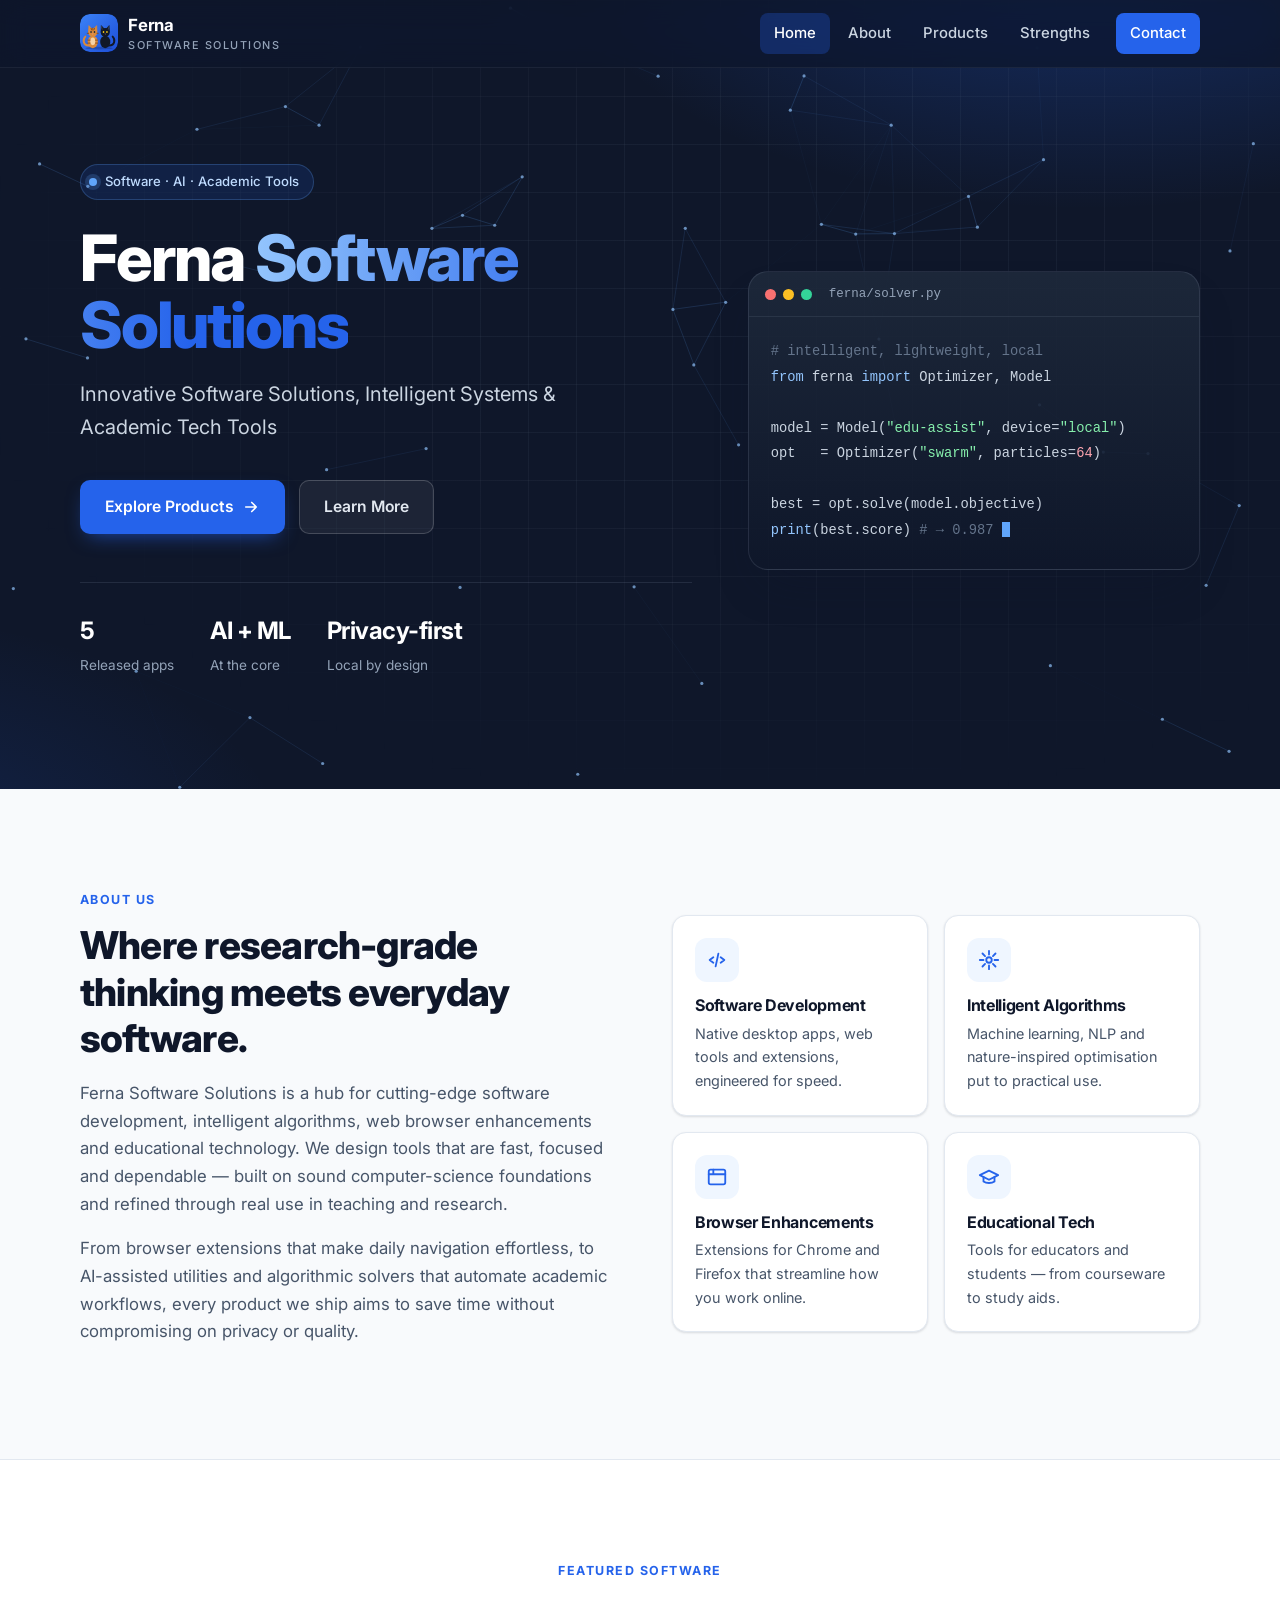
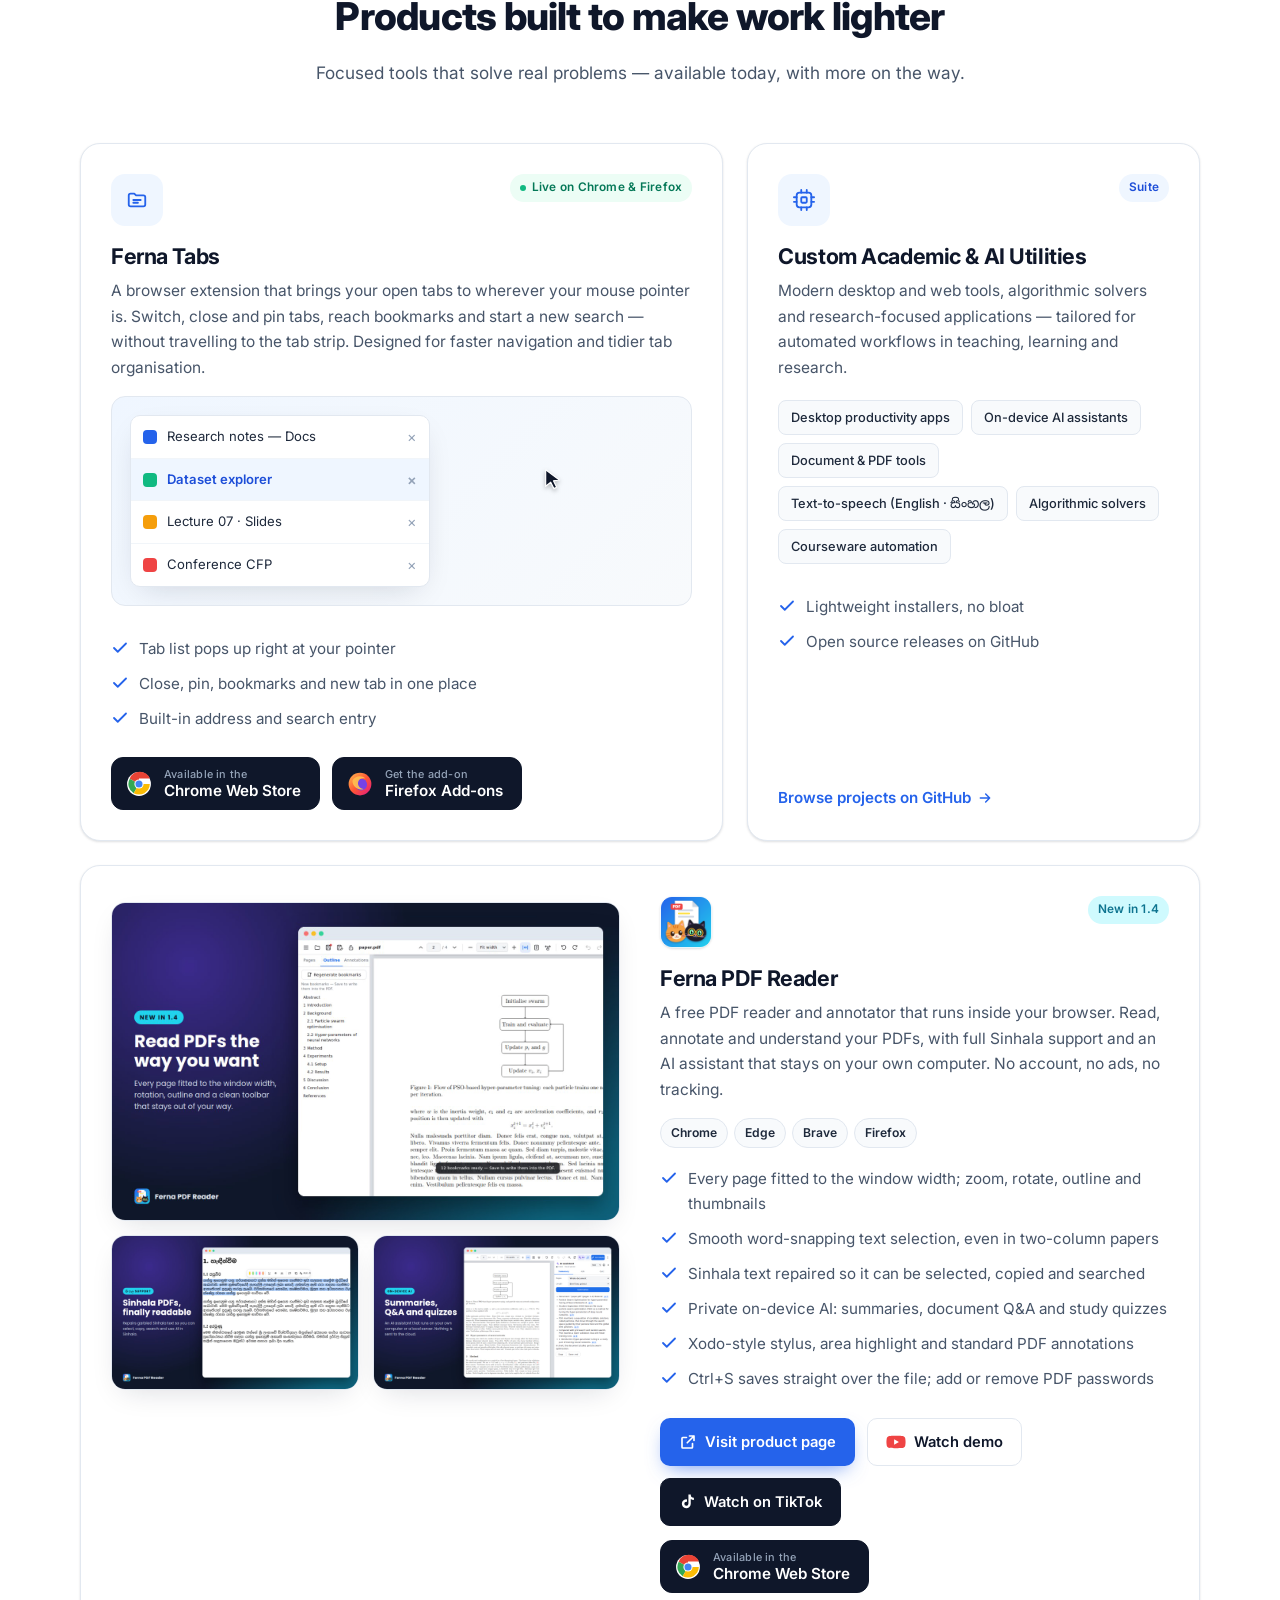
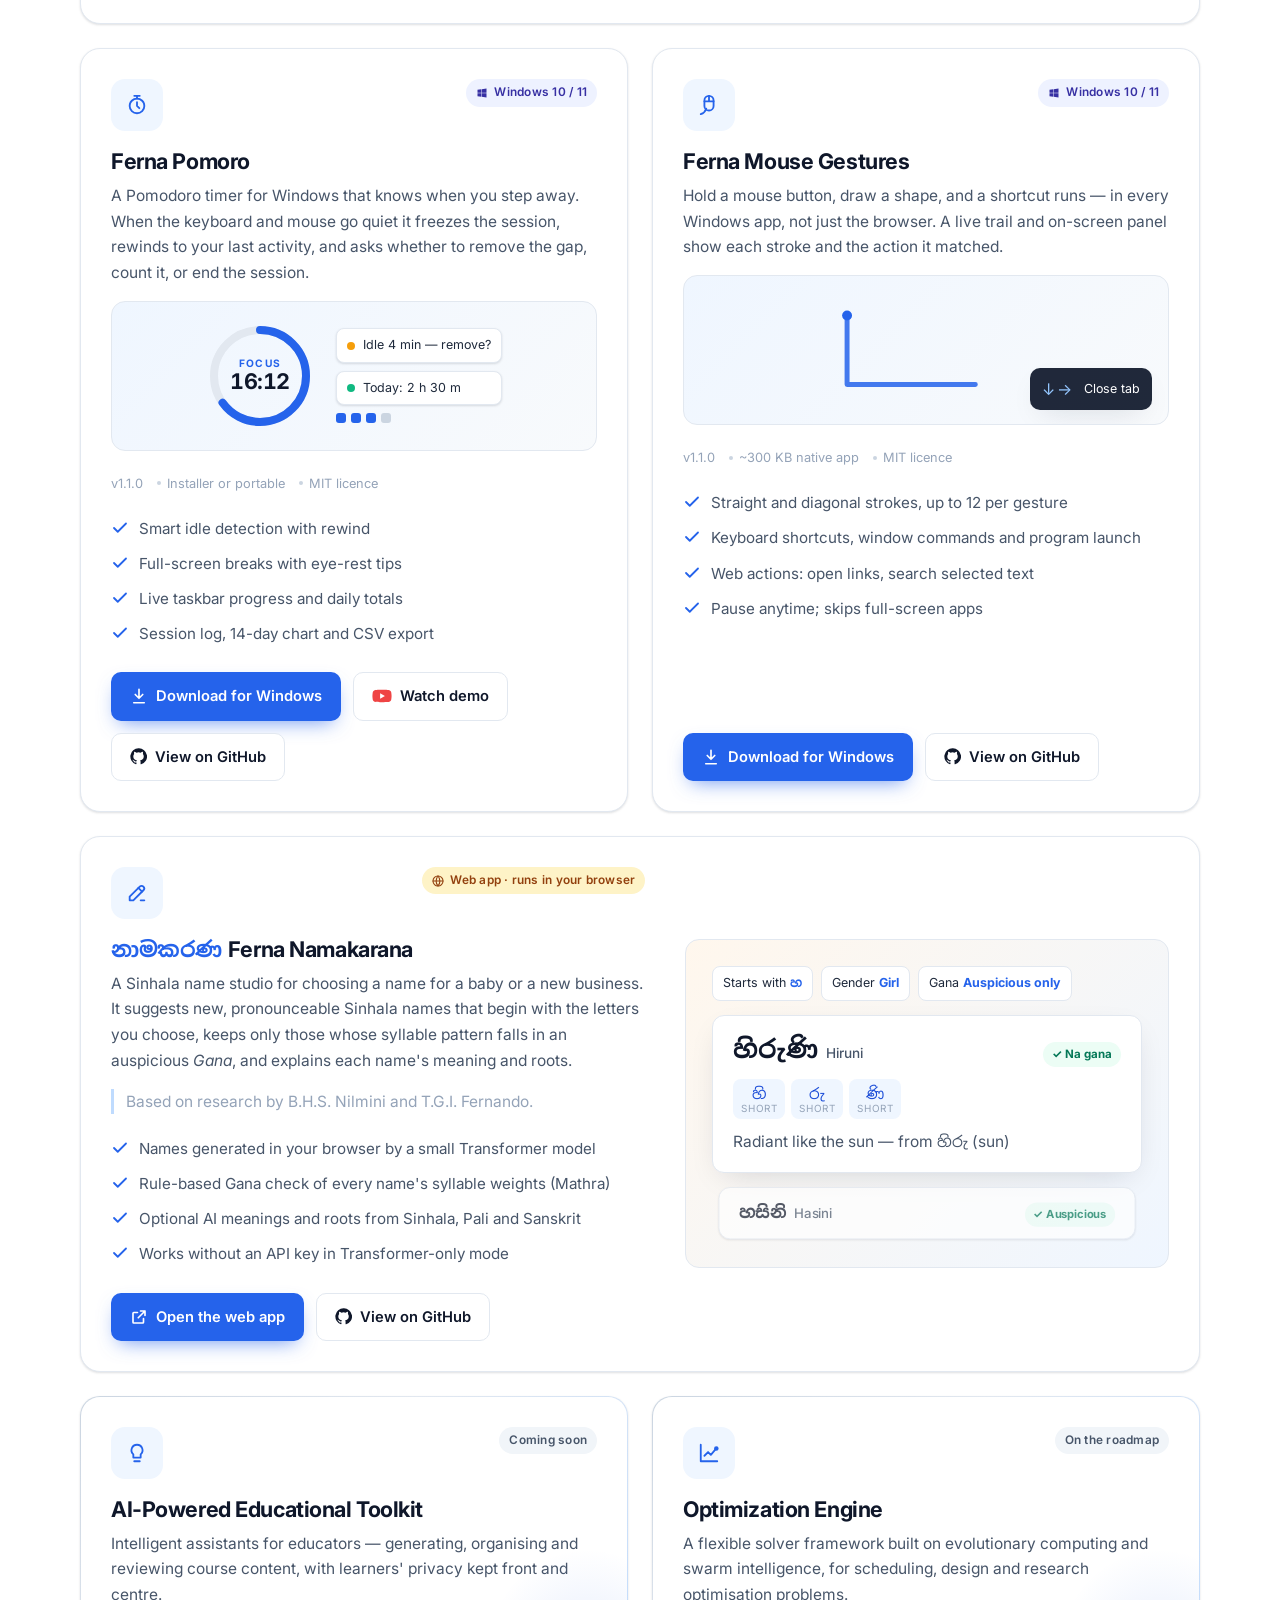
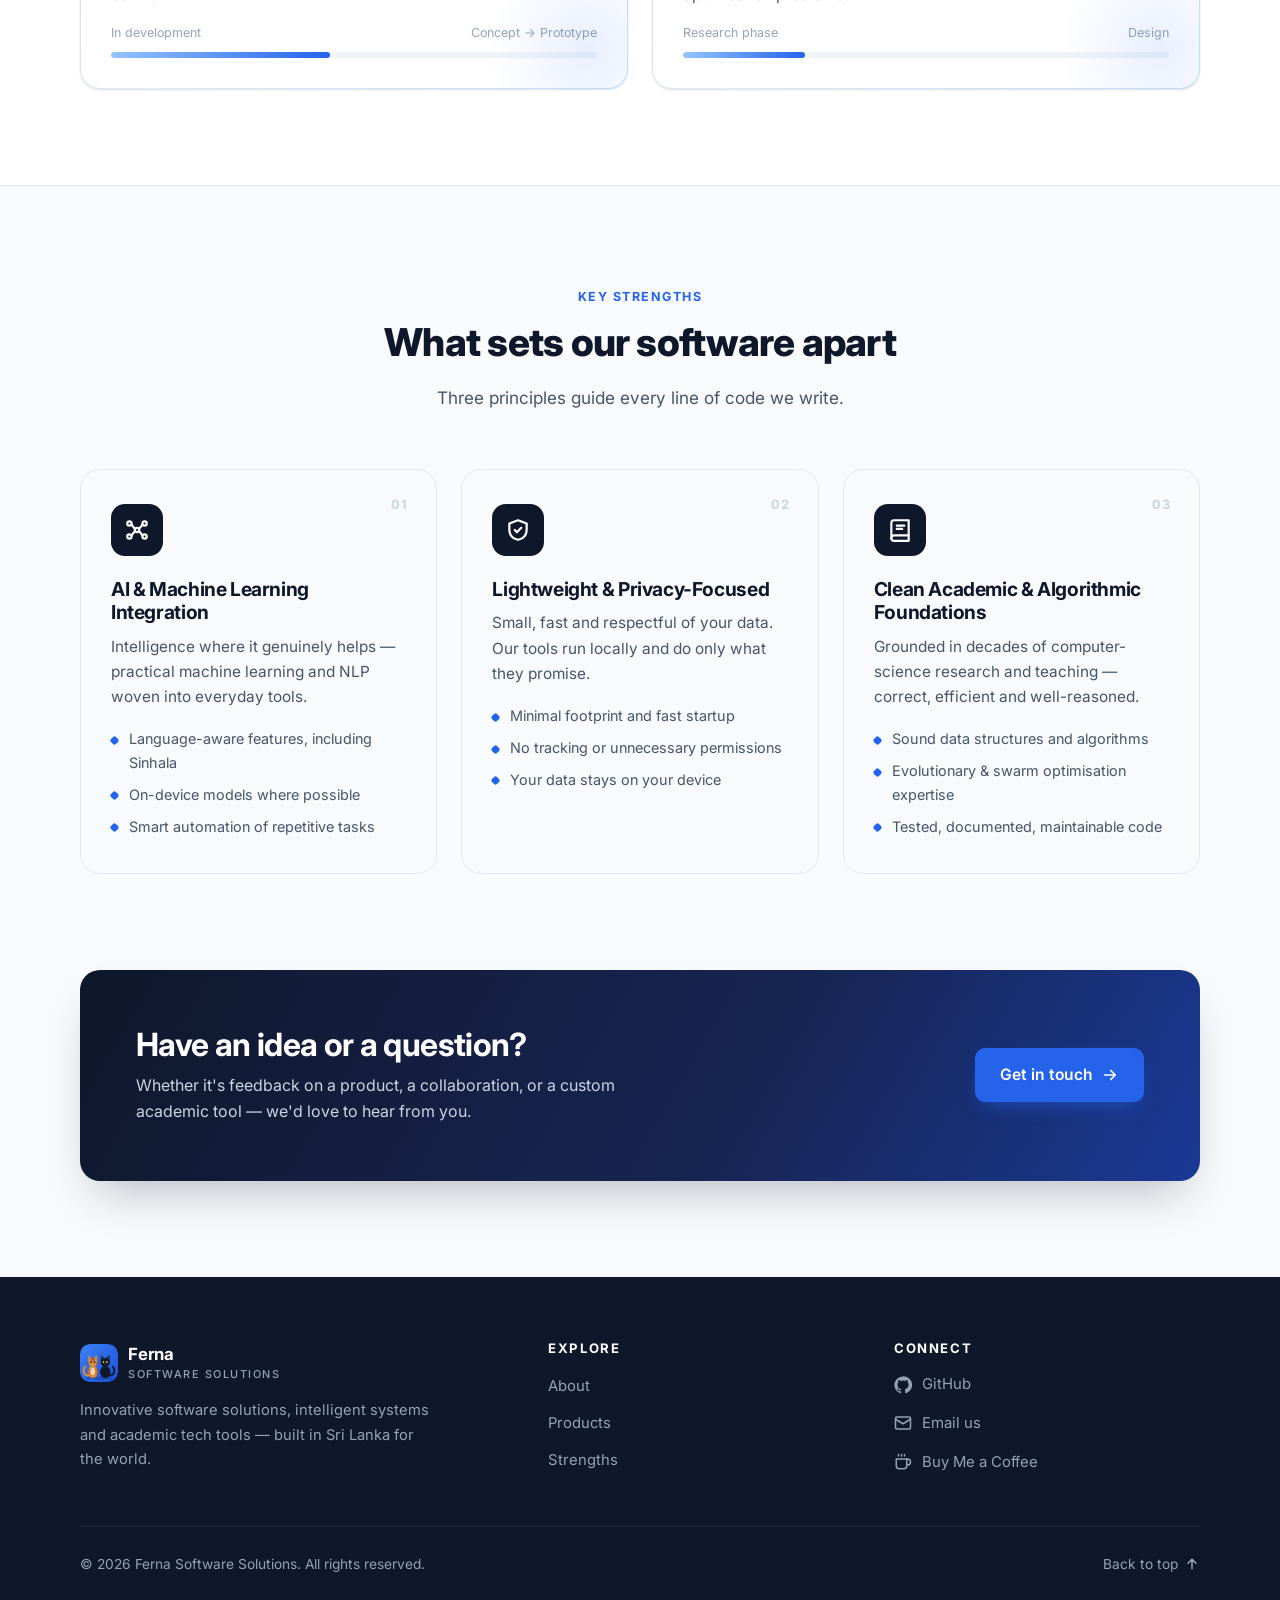
==== commit cb39cd9a: "Update index.html" ====
--- a/index.html
+++ b/index.html
@@ -462,16 +462,6 @@
     .btn-tiktok { background: var(--navy); color: #fff; border-color: var(--navy); }
     .btn-tiktok:hover { background: #000; transform: translateY(-2px); box-shadow: 0 10px 20px -10px rgba(0,0,0,.6); }
     .btn-tiktok svg { width: 17px; height: 17px; }
-    .store-soon {
-      display: inline-flex; align-items: center; gap: 12px; margin-top: 14px;
-      padding: 10px 16px 10px 12px; border-radius: 12px;
-      border: 1px dashed #cbd5e1; background: var(--bg); color: var(--slate); cursor: default;
-    }
-    .store-soon svg { width: 24px; height: 24px; flex: none; filter: grayscale(.35); opacity: .85; }
-    .store-soon .lbl { line-height: 1.2; font-size: .9rem; }
-    .store-soon .lbl b { color: var(--navy); font-weight: 600; }
-    .store-soon .lbl small { display: block; font-size: .74rem; color: var(--slate-light); }
-    .soon-pill { font-size: .66rem; font-weight: 700; text-transform: uppercase; letter-spacing: .08em; color: #92400e; background: #fef3c7; border-radius: 999px; padding: 3px 8px; margin-left: 4px; white-space: nowrap; }
 
     /* ============================================================
        Strengths
@@ -859,9 +849,11 @@
                   <a class="btn btn-video btn-dl" href="https://www.youtube.com/watch?v=d7Hch9cQkqM" target="_blank" rel="noopener" data-video="d7Hch9cQkqM" data-title="Ferna PDF Reader 1.4"><svg viewBox="0 0 24 24" aria-hidden="true"><path d="M23 7.2a3 3 0 0 0-2.1-2.1C19 4.6 12 4.6 12 4.6s-7 0-8.9.5A3 3 0 0 0 1 7.2 31 31 0 0 0 .5 12a31 31 0 0 0 .5 4.8 3 3 0 0 0 2.1 2.1c1.9.5 8.9.5 8.9.5s7 0 8.9-.5a3 3 0 0 0 2.1-2.1 31 31 0 0 0 .5-4.8 31 31 0 0 0-.5-4.8z" fill="#ef4444"/><path d="M9.75 15.3 15.5 12 9.75 8.7z" fill="#fff"/></svg>Watch demo</a>
                   <a class="btn btn-tiktok btn-dl" href="https://www.tiktok.com/@tgifernando5/video/7696498129100606740" target="_blank" rel="noopener"><svg viewBox="0 0 24 24" fill="currentColor" aria-hidden="true"><path d="M16.6 2h-3.3v13.2a2.9 2.9 0 1 1-2.9-2.9c.3 0 .6 0 .9.1V9a6.3 6.3 0 1 0 5.3 6.2V8.6a7.9 7.9 0 0 0 4.4 1.4V6.7A4.6 4.6 0 0 1 16.6 2z"/></svg>Watch on TikTok</a>
                 </div>
-                <div class="store-soon" role="note">
-                  <svg viewBox="0 0 48 48" aria-hidden="true"><circle cx="24" cy="24" r="22" fill="#fff"/><path d="M24 24 6.9 14.1A20 20 0 0 1 44 14H24z" fill="#ea4335"/><path d="M24 24 14.2 41A20 20 0 0 1 6.9 14.1z" fill="#34a853"/><path d="M24 24h20a20 20 0 0 1-29.8 17z" fill="#fbbc05"/><circle cx="24" cy="24" r="8.5" fill="#fff"/><circle cx="24" cy="24" r="6.5" fill="#4285f4"/></svg>
-                  <span class="lbl"><b>Chrome Web Store</b> <span class="soon-pill">Coming soon</span><small>The extension link will be added here shortly.</small></span>
+                <div class="card-actions" style="margin-top:14px">
+                  <a class="store-btn" href="https://chromewebstore.google.com/detail/ferna-pdf-reader/idofhoblogjhkikpeecbjiijahbannco" target="_blank" rel="noopener">
+                    <svg viewBox="0 0 48 48" aria-hidden="true"><circle cx="24" cy="24" r="22" fill="#fff"/><path d="M24 24 6.9 14.1A20 20 0 0 1 44 14H24z" fill="#ea4335"/><path d="M24 24 14.2 41A20 20 0 0 1 6.9 14.1z" fill="#34a853"/><path d="M24 24h20a20 20 0 0 1-29.8 17z" fill="#fbbc05"/><circle cx="24" cy="24" r="8.5" fill="#fff"/><circle cx="24" cy="24" r="6.5" fill="#4285f4"/></svg>
+                    <span class="lbl"><small>Available in the</small><b>Chrome Web Store</b></span>
+                  </a>
                 </div>
               </div>
             </div>
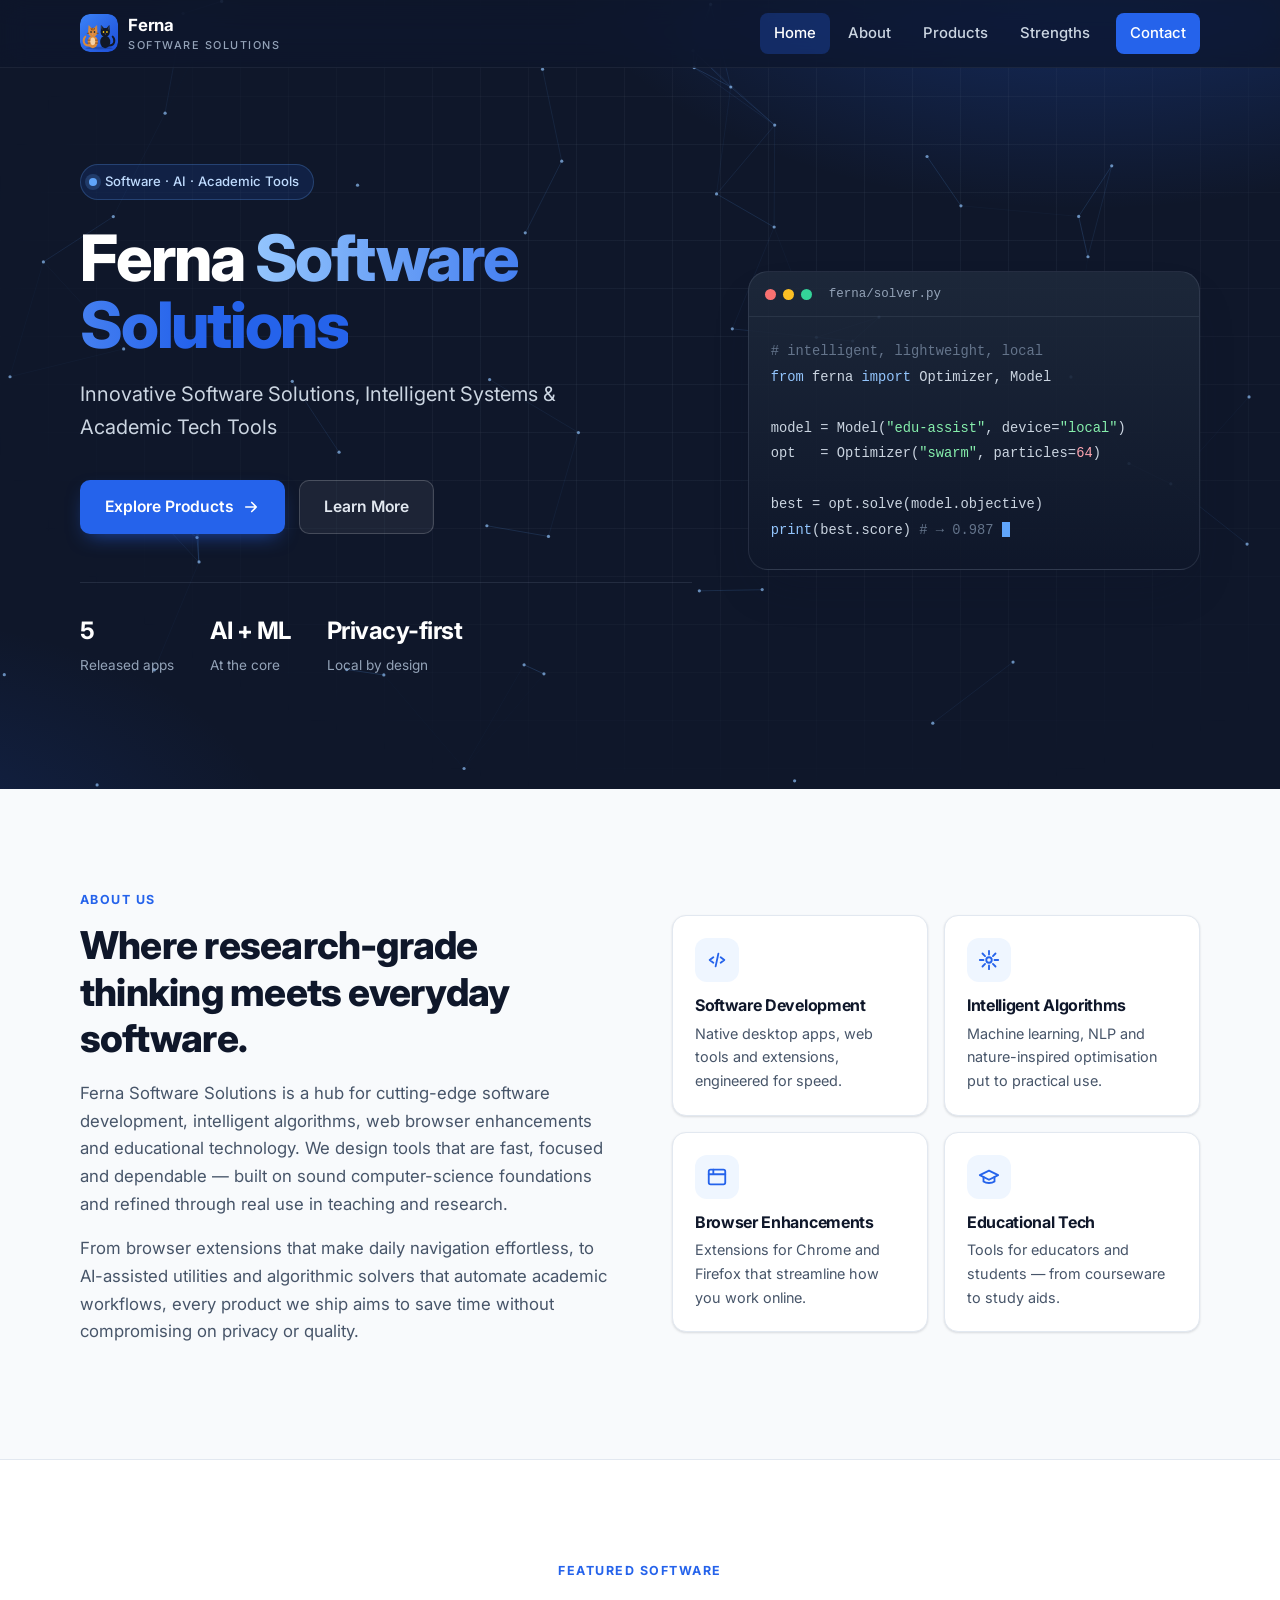
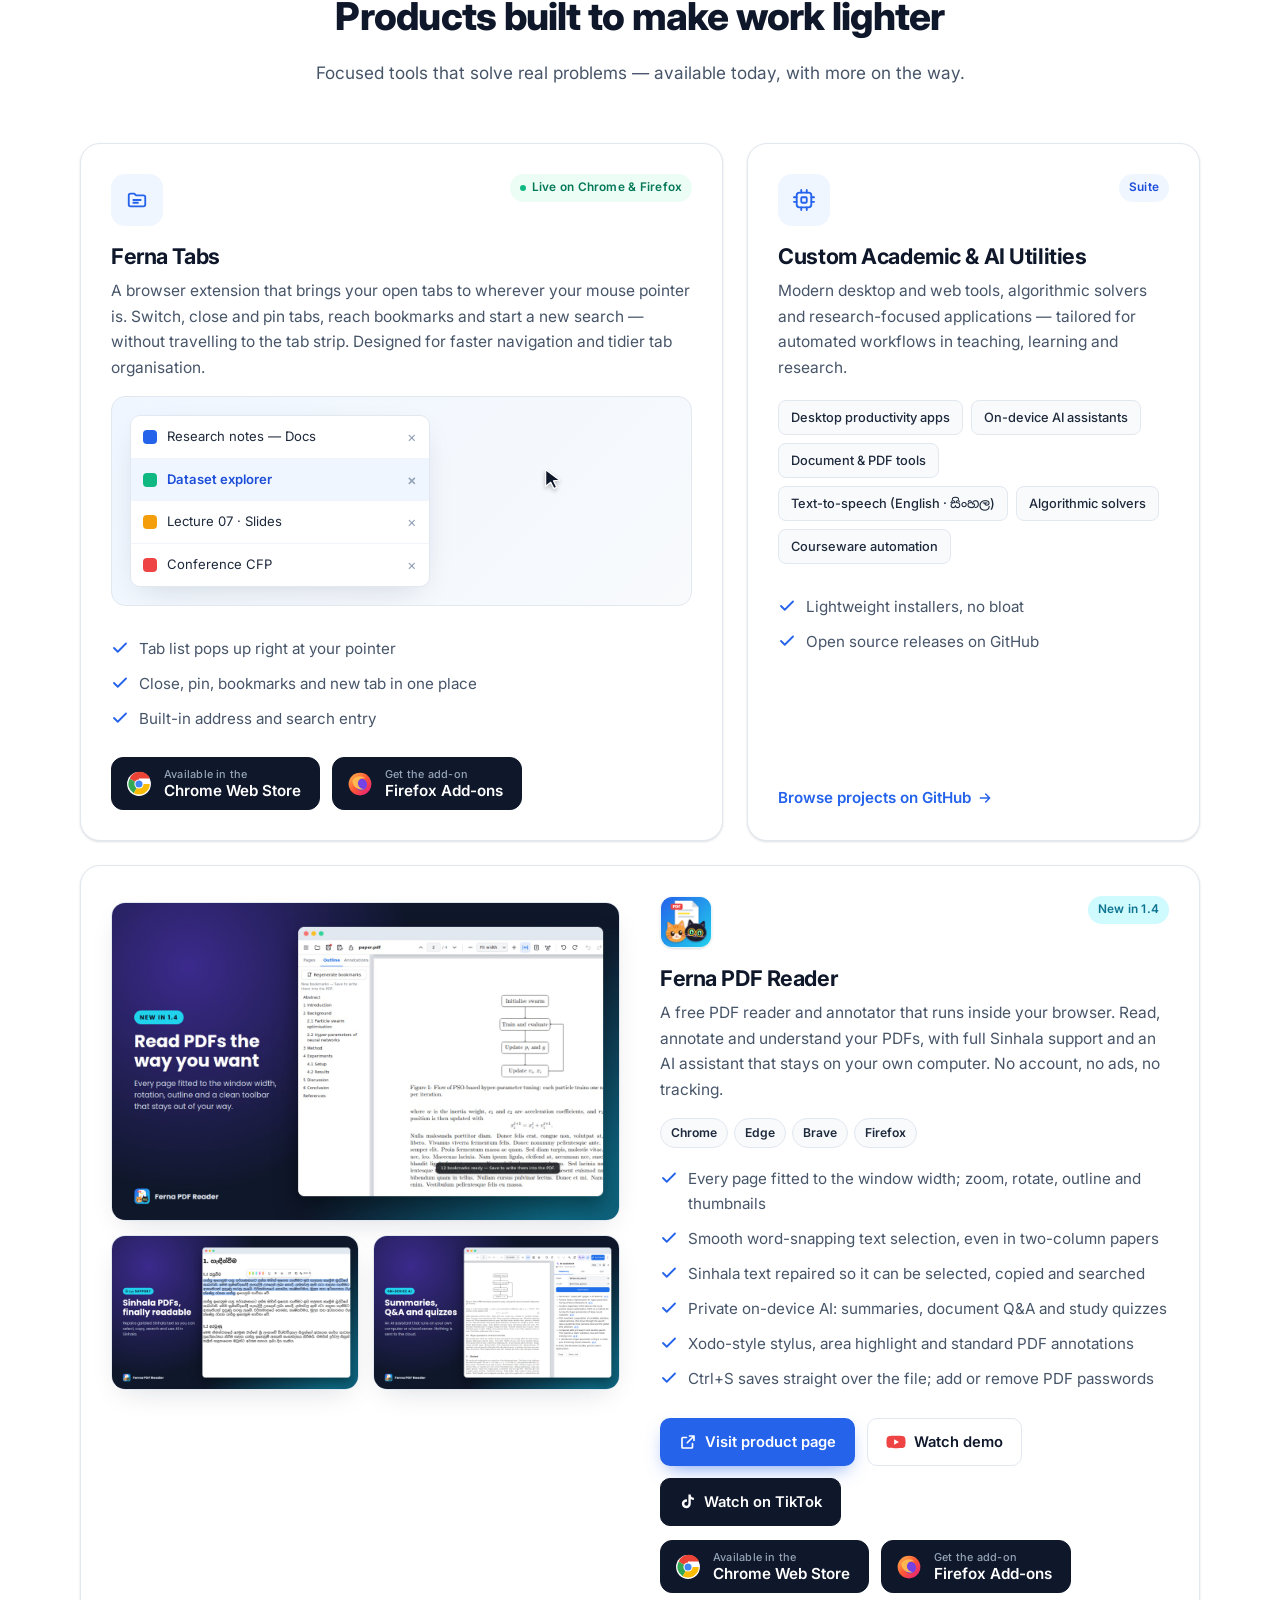
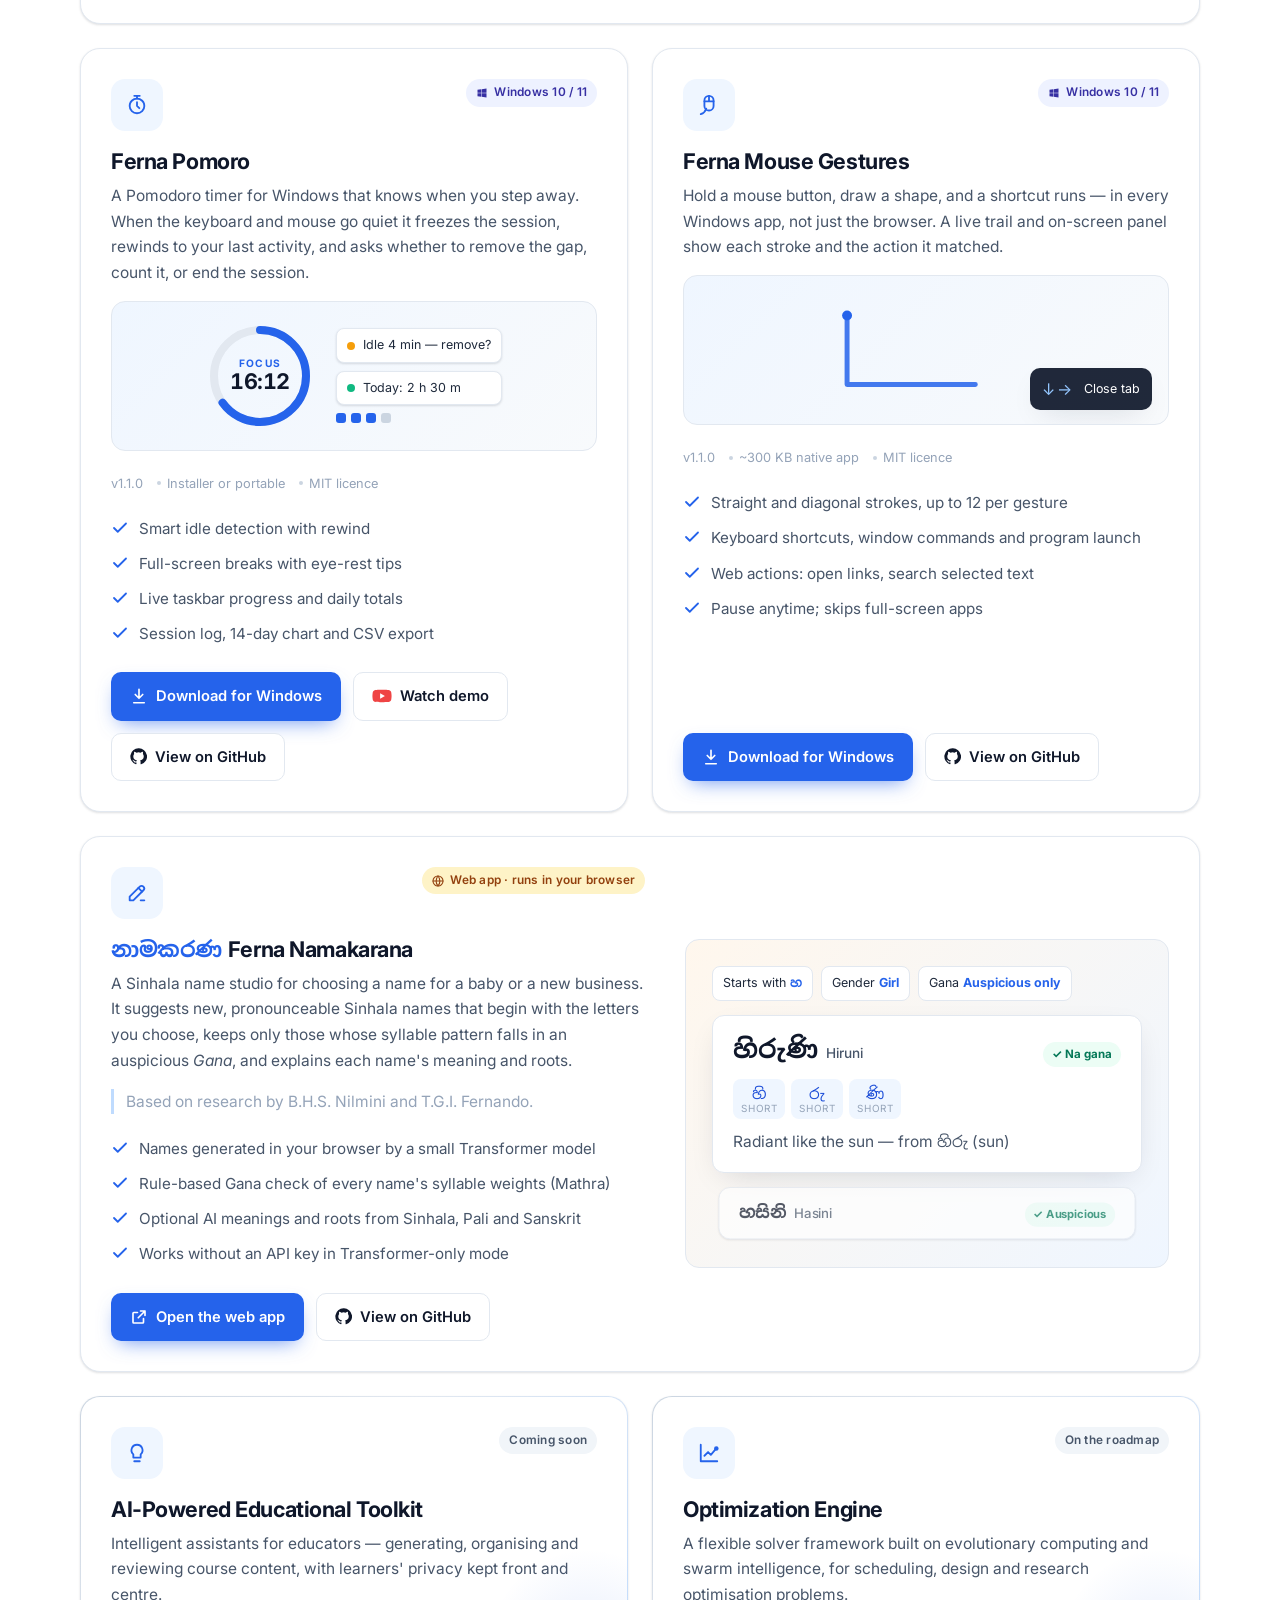
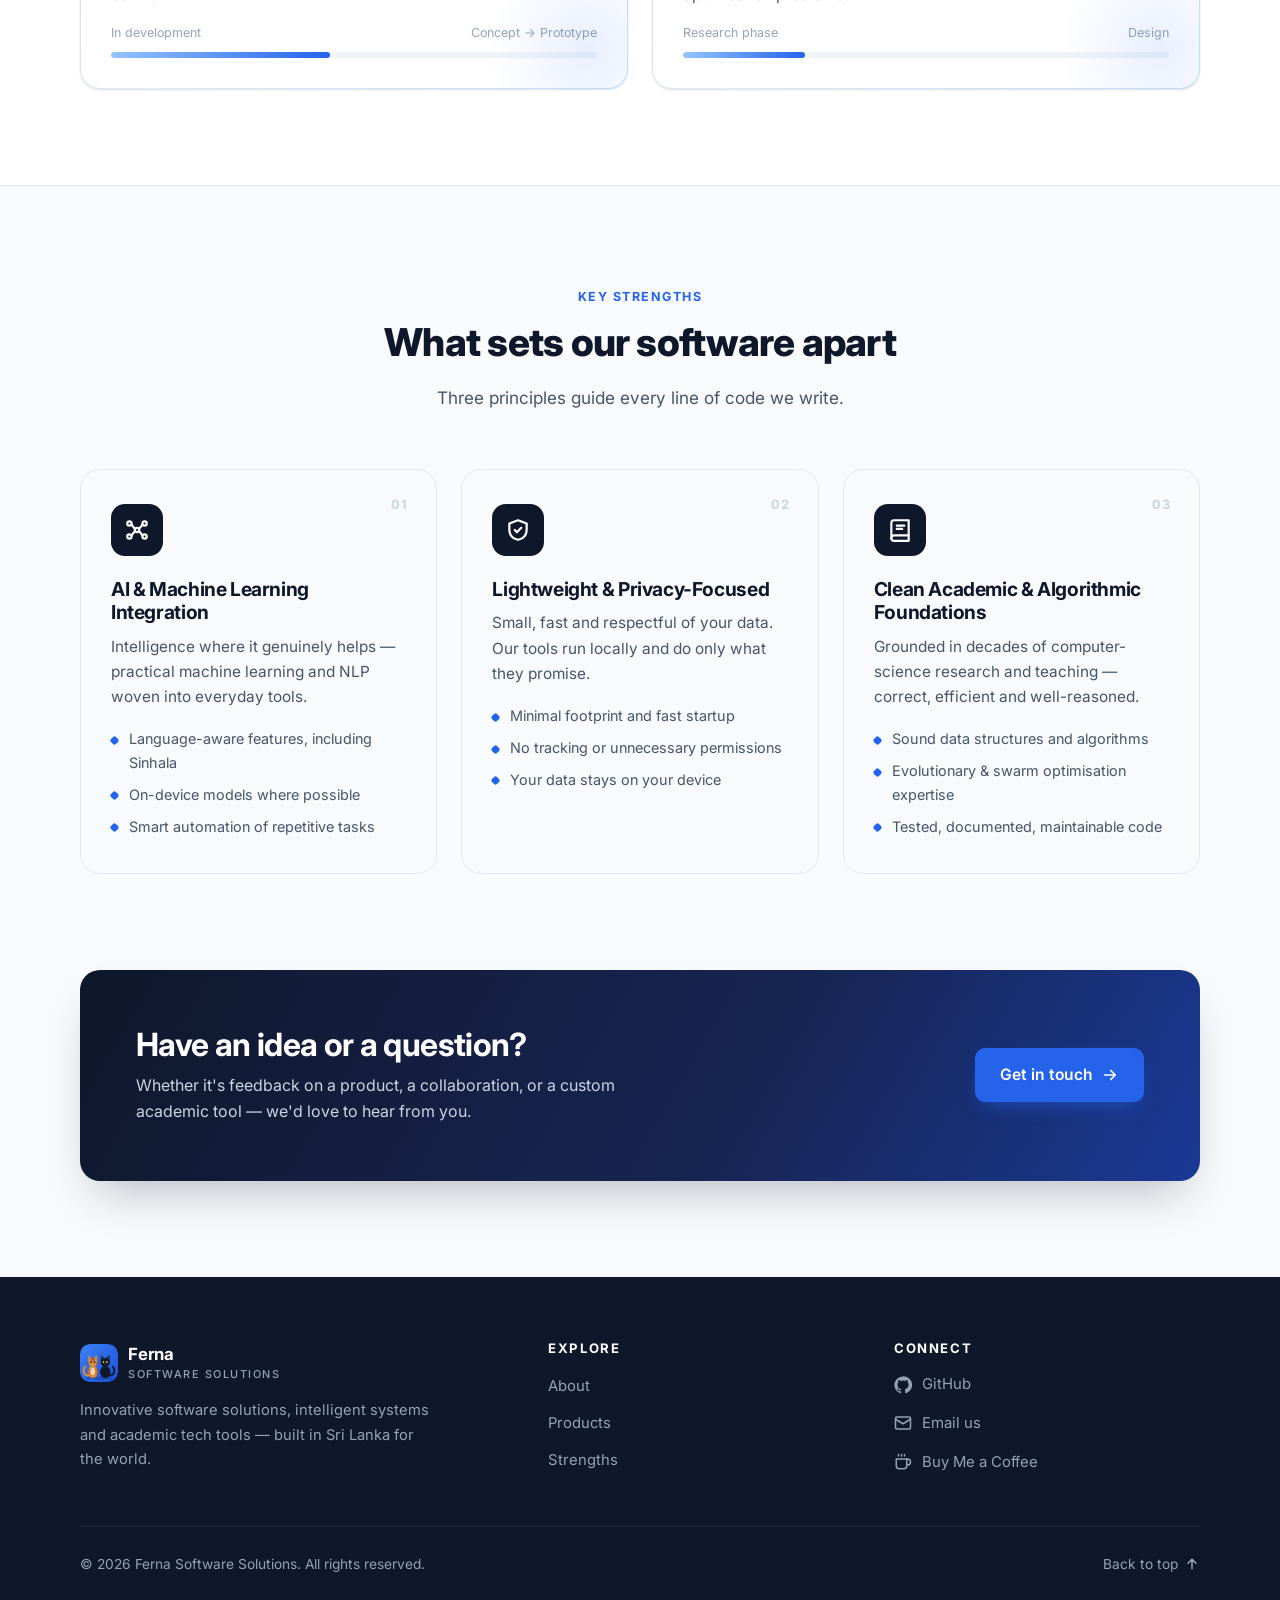
==== commit eb3d2a01: "Update index.html" ====
--- a/index.html
+++ b/index.html
@@ -854,6 +854,19 @@
                     <svg viewBox="0 0 48 48" aria-hidden="true"><circle cx="24" cy="24" r="22" fill="#fff"/><path d="M24 24 6.9 14.1A20 20 0 0 1 44 14H24z" fill="#ea4335"/><path d="M24 24 14.2 41A20 20 0 0 1 6.9 14.1z" fill="#34a853"/><path d="M24 24h20a20 20 0 0 1-29.8 17z" fill="#fbbc05"/><circle cx="24" cy="24" r="8.5" fill="#fff"/><circle cx="24" cy="24" r="6.5" fill="#4285f4"/></svg>
                     <span class="lbl"><small>Available in the</small><b>Chrome Web Store</b></span>
                   </a>
+                  <a class="store-btn" href="https://addons.mozilla.org/en-US/firefox/addon/ferna-pdf-reader/" target="_blank" rel="noopener">
+                    <svg viewBox="0 0 48 48" aria-hidden="true">
+                  <defs>
+                    <linearGradient id="ff2" x1="0" y1="0" x2="1" y2="1">
+                      <stop offset="0" stop-color="#ffbd4f" /><stop offset=".5" stop-color="#ff5634" /><stop offset="1" stop-color="#e31587" />
+                    </linearGradient>
+                  </defs>
+                  <circle cx="24" cy="24" r="21" fill="url(#ff2)" />
+                  <circle cx="26" cy="25" r="11" fill="#7542e5" />
+                  <path d="M10 18c4-9 17-11 24-4-6-2-11 0-13 5-3 7 3 14 10 14-9 4-21-3-21-15z" fill="#ffbd4f" opacity=".95" />
+                </svg>
+                    <span class="lbl"><small>Get the add-on</small><b>Firefox Add-ons</b></span>
+                  </a>
                 </div>
               </div>
             </div>
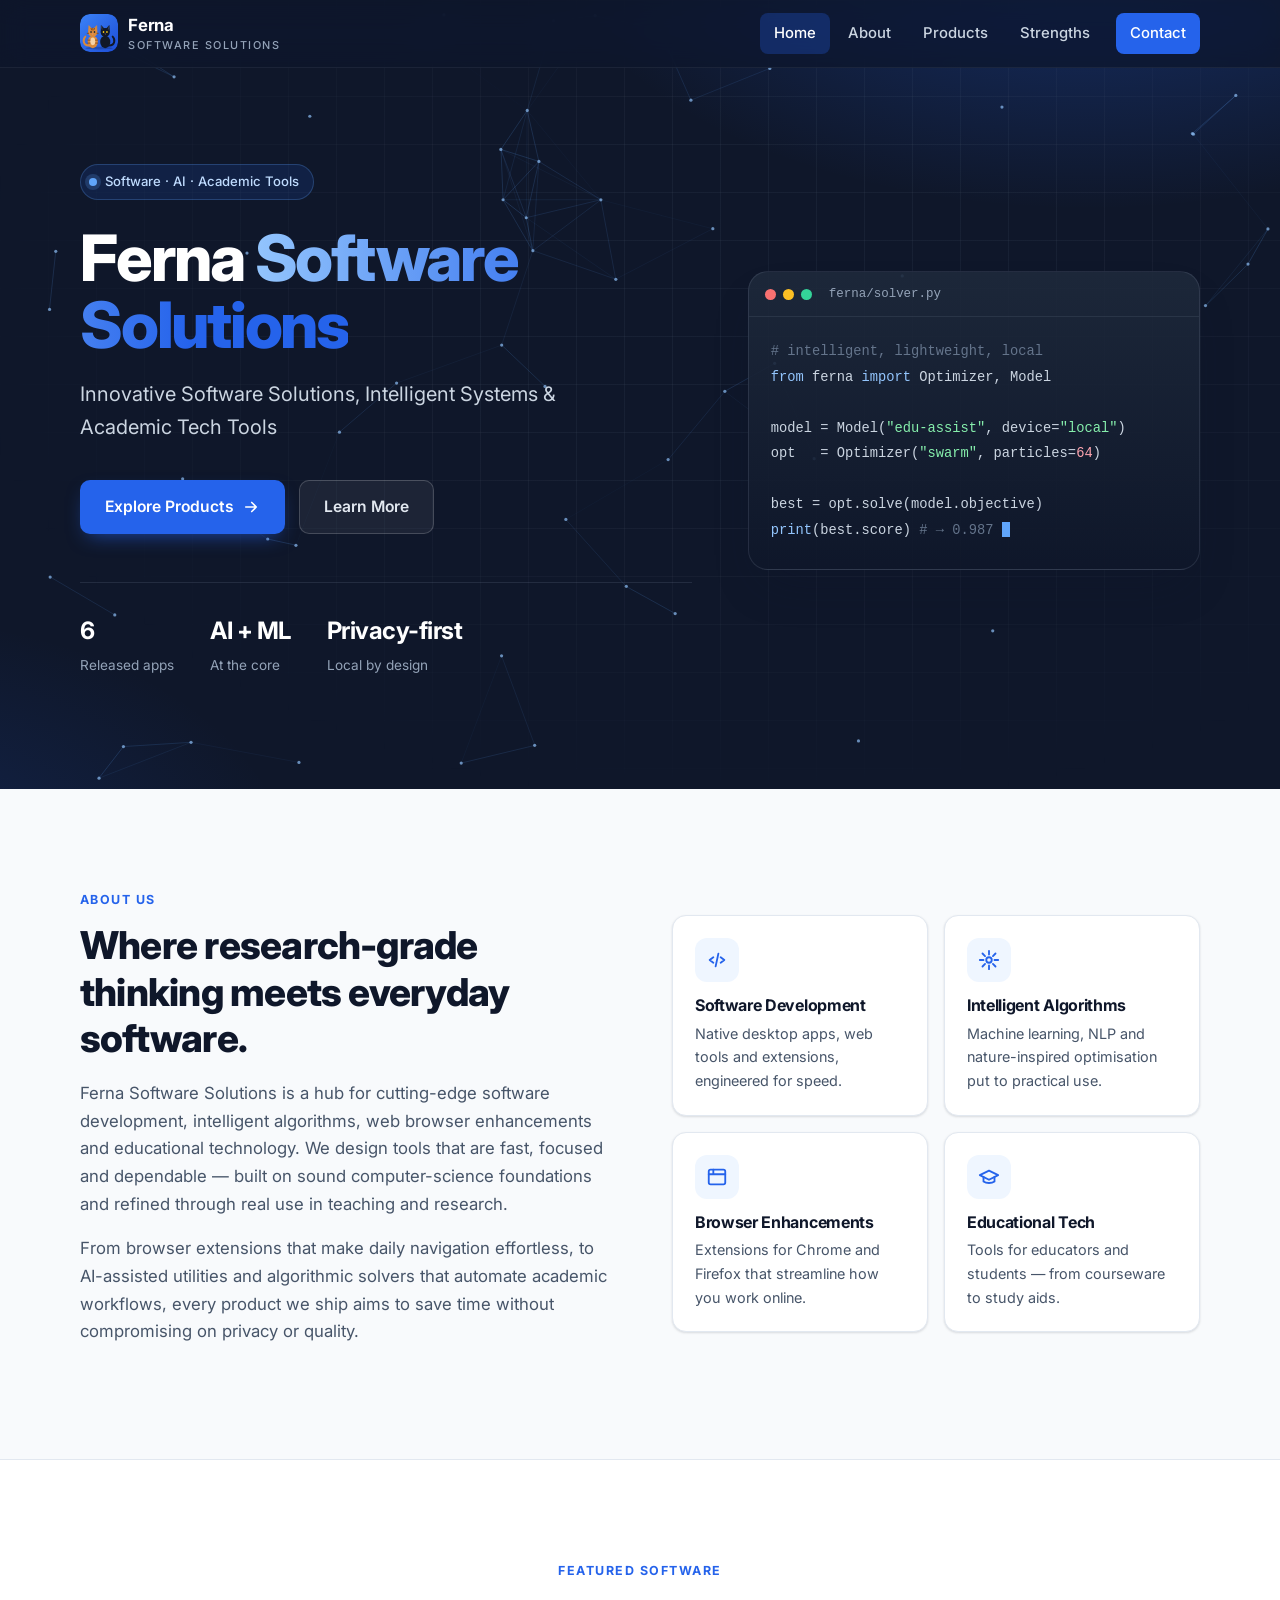
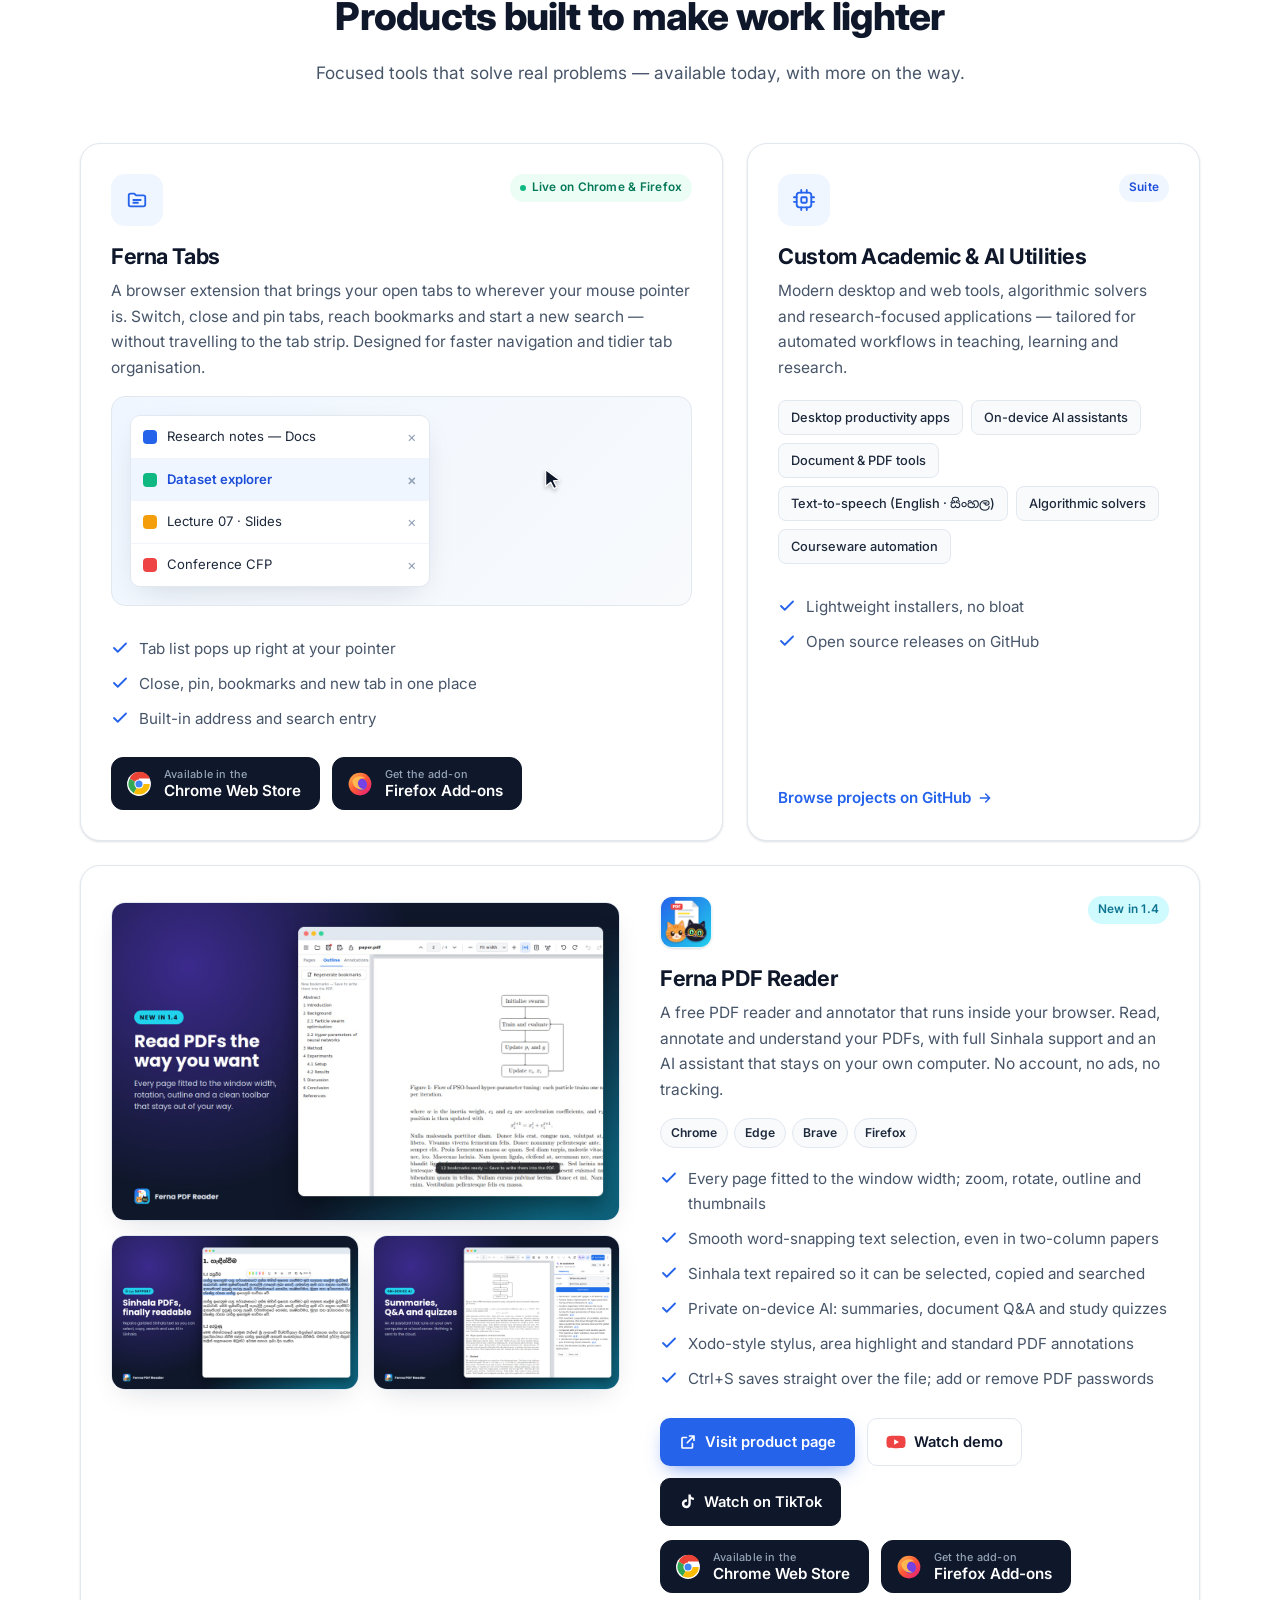
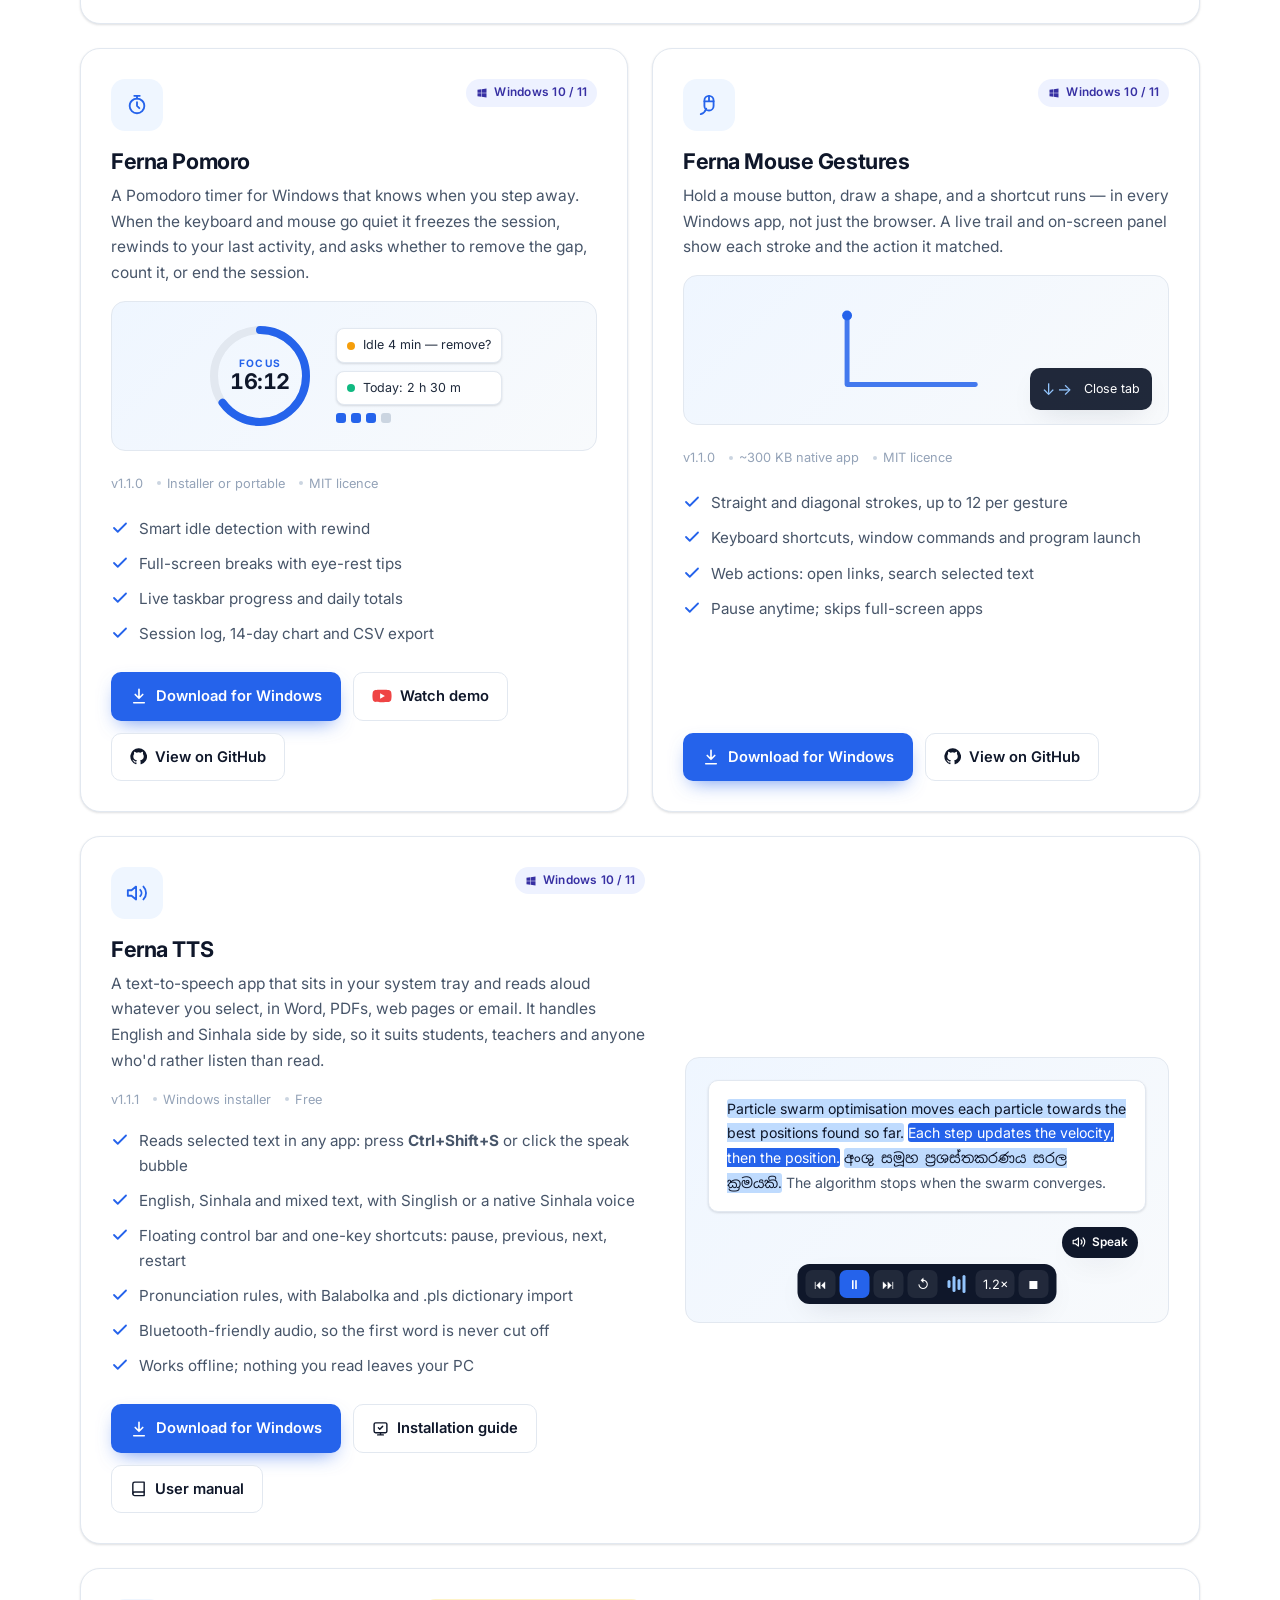
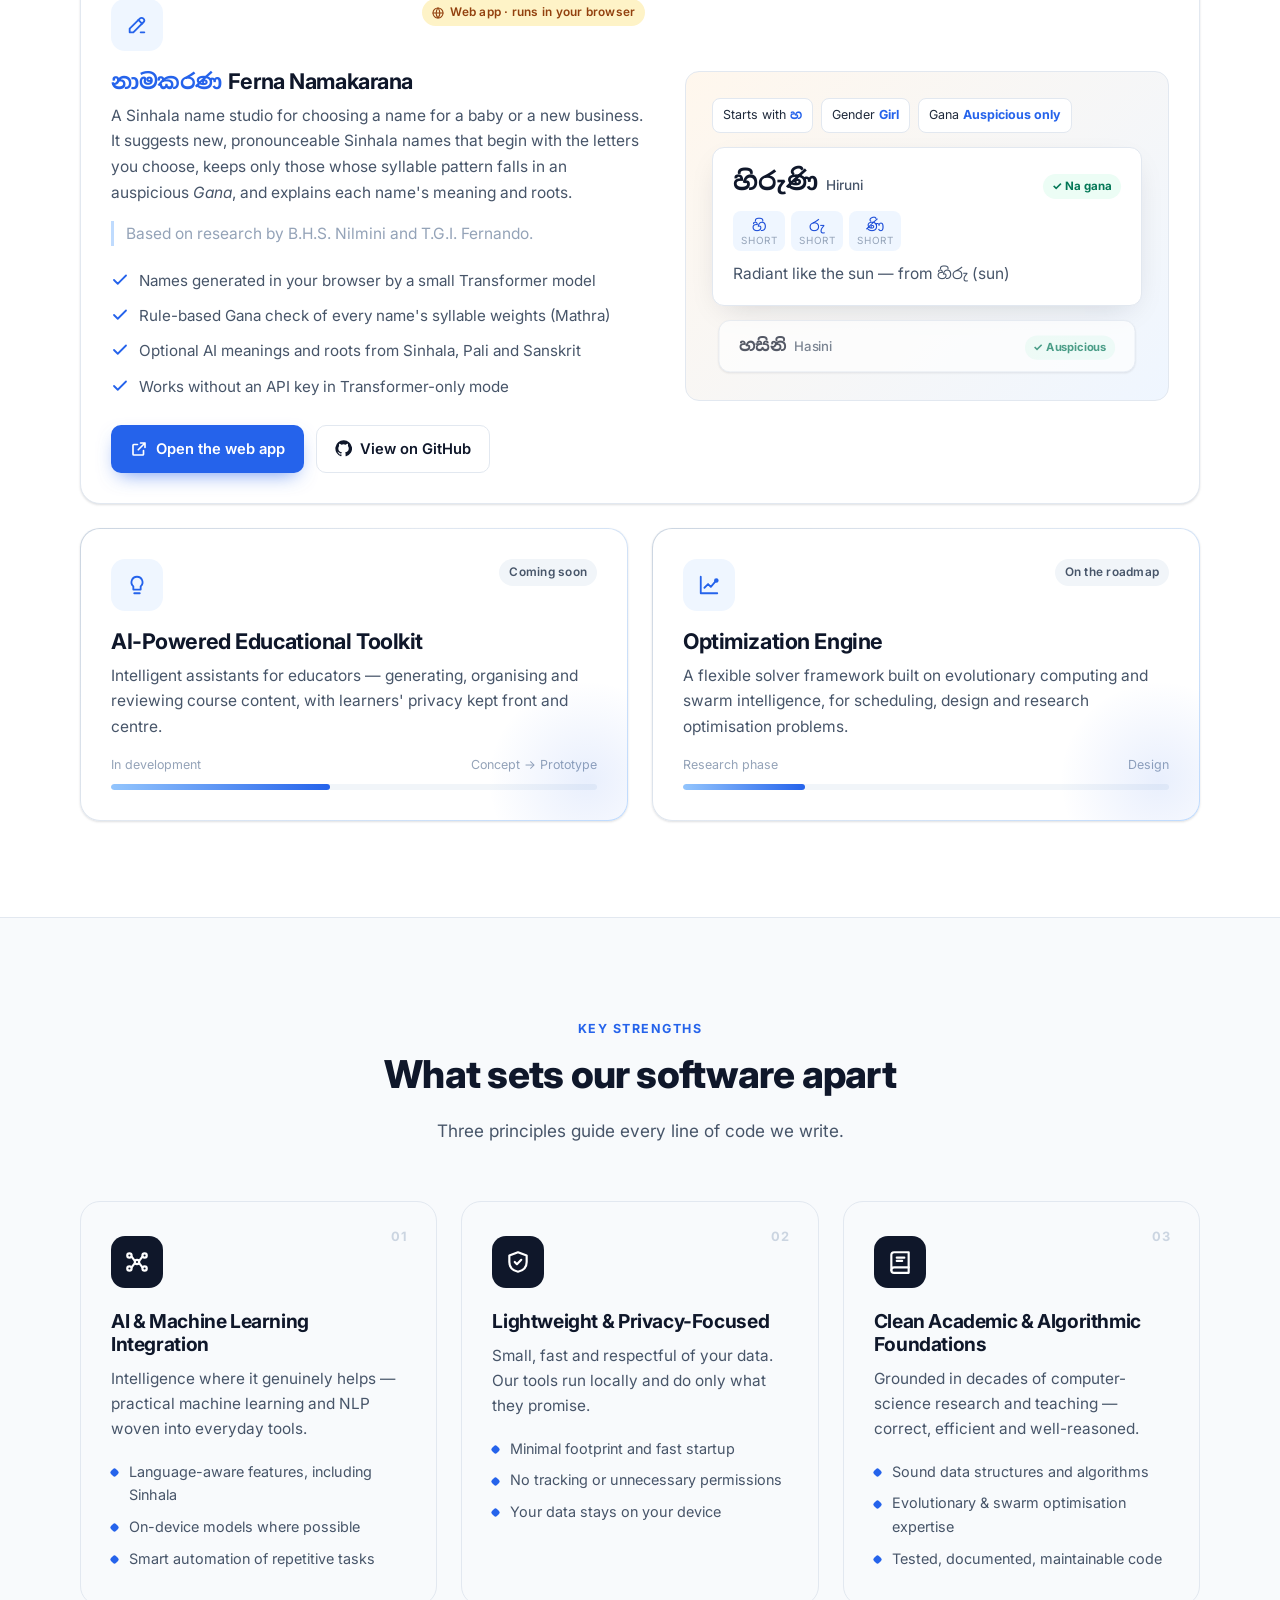
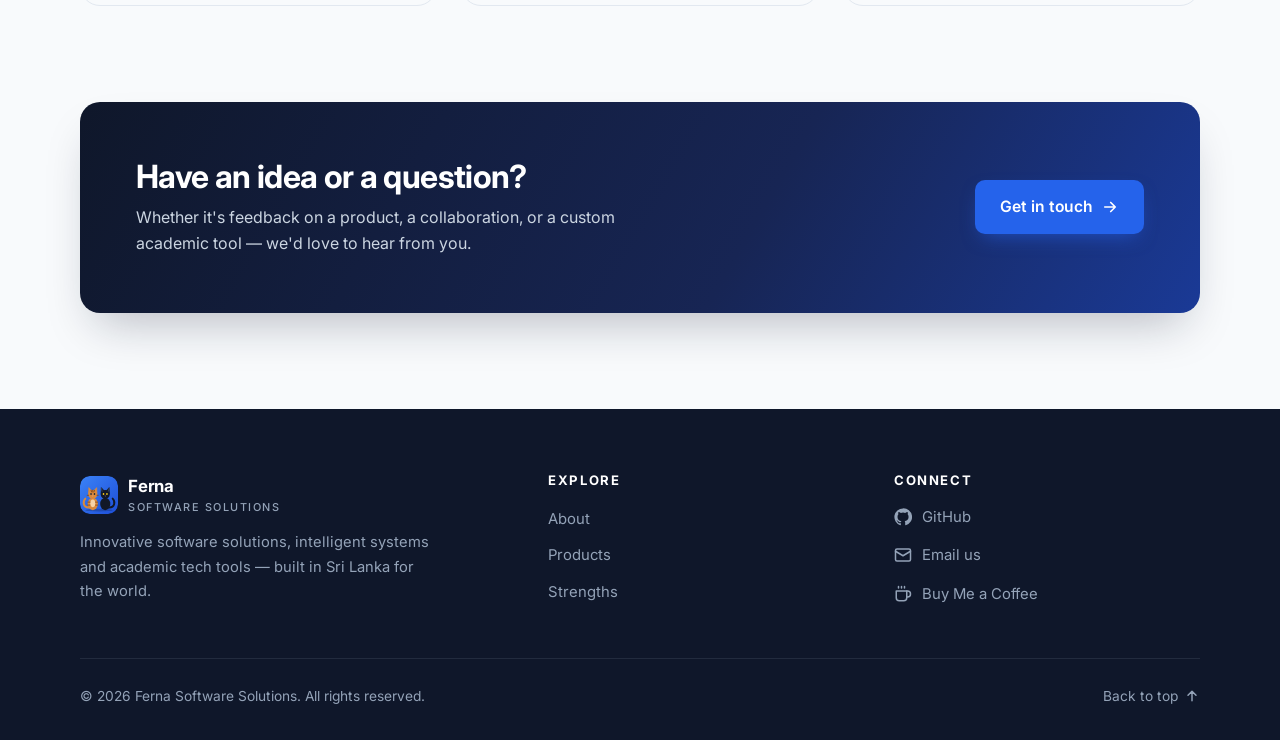
==== commit 4f9a7750: "Add files via upload" ====
--- a/index.html
+++ b/index.html
@@ -463,6 +463,34 @@
     .btn-tiktok:hover { background: #000; transform: translateY(-2px); box-shadow: 0 10px 20px -10px rgba(0,0,0,.6); }
     .btn-tiktok svg { width: 17px; height: 17px; }
 
+
+    /* Ferna TTS card mock */
+    .tts-mock {
+      position: relative; border: 1px solid var(--border); border-radius: var(--radius);
+      background: linear-gradient(135deg, #eff6ff, #f8fafc); padding: 22px 22px 110px; overflow: hidden;
+    }
+    .tts-doc { background: #fff; border: 1px solid var(--border); border-radius: 10px; padding: 16px 18px; font-size: .88rem; line-height: 1.75; color: var(--slate); box-shadow: var(--shadow-sm); }
+    .tts-doc .si { font-family: "Noto Sans Sinhala", "Inter", sans-serif; }
+    .tts-doc mark { background: #bfdbfe; color: var(--navy); border-radius: 3px; padding: 1px 0; }
+    .tts-doc mark.now { background: var(--accent); color: #fff; }
+    .tts-bubble {
+      position: absolute; right: 30px; bottom: 64px; display: inline-flex; align-items: center; gap: 6px;
+      background: var(--navy); color: #fff; font-size: .74rem; font-weight: 600; padding: 6px 10px; border-radius: 999px; box-shadow: var(--shadow-md);
+    }
+    .tts-bubble svg { width: 14px; height: 14px; }
+    .tts-bar {
+      position: absolute; left: 50%; bottom: 18px; transform: translateX(-50%);
+      display: flex; gap: 4px; align-items: center; background: var(--navy); border-radius: 12px; padding: 6px 8px; box-shadow: var(--shadow-md);
+    }
+    .tts-bar span { min-width: 30px; height: 28px; padding: 0 7px; border-radius: 7px; display: grid; place-items: center; color: #fff; font-size: .8rem; background: rgba(255,255,255,.08); }
+    .tts-bar span.on { background: var(--accent); }
+    .tts-bar .wave { display: flex; gap: 2px; align-items: center; background: none; padding: 0 6px; }
+    .tts-bar .wave i { width: 3px; border-radius: 2px; background: #93c5fd; animation: wv 1s ease-in-out infinite; }
+    .tts-bar .wave i:nth-child(1) { height: 8px; } .tts-bar .wave i:nth-child(2) { height: 16px; animation-delay: .15s; }
+    .tts-bar .wave i:nth-child(3) { height: 11px; animation-delay: .3s; } .tts-bar .wave i:nth-child(4) { height: 18px; animation-delay: .45s; }
+    @keyframes wv { 50% { transform: scaleY(.45); } }
+    .btn-doc svg { width: 17px; height: 17px; }
+
     /* ============================================================
        Strengths
        ============================================================ */
@@ -565,6 +593,7 @@
       .card-future, .card-app { grid-column: span 12; }
       .app-mock { gap: 14px; }
       .name-mock { padding: 18px; }
+      .tts-bubble { right: 14px; }
       .nc-name { font-size: 1.35rem; }
       .pillars { grid-template-columns: 1fr; }
       .strengths-grid { grid-template-columns: 1fr; }
@@ -637,7 +666,7 @@
           </div>
 
           <div class="hero-stats">
-            <div><strong>5</strong><span>Released apps</span></div>
+            <div><strong>6</strong><span>Released apps</span></div>
             <div><strong>AI&nbsp;+&nbsp;ML</strong><span>At the core</span></div>
             <div><strong>Privacy-first</strong><span>Local by design</span></div>
           </div>
@@ -937,6 +966,51 @@
             </div>
           </article>
 
+          <!-- Ferna TTS -->
+          <article class="card card-wide reveal">
+            <div class="wide-inner">
+              <div>
+                <div class="card-top">
+                  <div class="icon-tile" style="width:52px;height:52px;border-radius:14px;">
+                    <svg viewBox="0 0 24 24" fill="none" stroke="currentColor" stroke-width="2" stroke-linecap="round" stroke-linejoin="round" aria-hidden="true"><path d="M11 5 6 9H2v6h4l5 4z"/><path d="M15.5 8.5a5 5 0 0 1 0 7M19 5a10 10 0 0 1 0 14"/></svg>
+                  </div>
+                  <span class="tag tag-win"><svg viewBox="0 0 24 24" fill="currentColor" aria-hidden="true"><path d="M3 5.5 10.5 4.5v7H3zM11.5 4.4 21 3v8.5h-9.5zM3 12.5h7.5v7L3 18.5zM11.5 12.5H21V21l-9.5-1.4z"/></svg>Windows 10 / 11</span>
+                </div>
+                <h3>Ferna TTS</h3>
+                <p>
+                  A text-to-speech app that sits in your system tray and reads aloud whatever you select, in Word,
+                  PDFs, web pages or email. It handles English and Sinhala side by side, so it suits students,
+                  teachers and anyone who'd rather listen than read.
+                </p>
+                <div class="meta"><span>v1.1.1</span><span>Windows installer</span><span>Free</span></div>
+                <ul class="feature-list">
+                  <li><svg viewBox="0 0 24 24" fill="none" stroke="currentColor" stroke-width="2.4" stroke-linecap="round" stroke-linejoin="round" aria-hidden="true"><path d="M20 6 9 17l-5-5" /></svg><span>Reads selected text in any app: press <b>Ctrl+Shift+S</b> or click the speak bubble</span></li>
+                  <li><svg viewBox="0 0 24 24" fill="none" stroke="currentColor" stroke-width="2.4" stroke-linecap="round" stroke-linejoin="round" aria-hidden="true"><path d="M20 6 9 17l-5-5" /></svg>English, Sinhala and mixed text, with Singlish or a native Sinhala voice</li>
+                  <li><svg viewBox="0 0 24 24" fill="none" stroke="currentColor" stroke-width="2.4" stroke-linecap="round" stroke-linejoin="round" aria-hidden="true"><path d="M20 6 9 17l-5-5" /></svg>Floating control bar and one-key shortcuts: pause, previous, next, restart</li>
+                  <li><svg viewBox="0 0 24 24" fill="none" stroke="currentColor" stroke-width="2.4" stroke-linecap="round" stroke-linejoin="round" aria-hidden="true"><path d="M20 6 9 17l-5-5" /></svg>Pronunciation rules, with Balabolka and .pls dictionary import</li>
+                  <li><svg viewBox="0 0 24 24" fill="none" stroke="currentColor" stroke-width="2.4" stroke-linecap="round" stroke-linejoin="round" aria-hidden="true"><path d="M20 6 9 17l-5-5" /></svg>Bluetooth-friendly audio, so the first word is never cut off</li>
+                  <li><svg viewBox="0 0 24 24" fill="none" stroke="currentColor" stroke-width="2.4" stroke-linecap="round" stroke-linejoin="round" aria-hidden="true"><path d="M20 6 9 17l-5-5" /></svg>Works offline; nothing you read leaves your PC</li>
+                </ul>
+                <div class="card-actions">
+                  <a class="btn btn-primary btn-dl" href="https://github.com/tgi25/ferna-software/releases/download/ferna-tts-v1.1.1/FernaTTS-Setup-1.1.1.exe"><svg viewBox="0 0 24 24" fill="none" stroke="currentColor" stroke-width="2.2" stroke-linecap="round" stroke-linejoin="round" aria-hidden="true"><path d="M12 3v12M7 10l5 5 5-5M5 21h14"/></svg>Download for Windows</a>
+                  <a class="btn btn-outline btn-dl btn-doc" href="ferna-tts/install.html"><svg viewBox="0 0 24 24" fill="none" stroke="currentColor" stroke-width="2" stroke-linecap="round" stroke-linejoin="round" aria-hidden="true"><rect x="3" y="4" width="18" height="14" rx="2"/><path d="M8 21h8M12 18v3M9 11l2 2 4-4"/></svg>Installation guide</a>
+                  <a class="btn btn-outline btn-dl btn-doc" href="ferna-tts/manual.html"><svg viewBox="0 0 24 24" fill="none" stroke="currentColor" stroke-width="2" stroke-linecap="round" stroke-linejoin="round" aria-hidden="true"><path d="M4 19.5A2.5 2.5 0 0 1 6.5 17H20V3H6.5A2.5 2.5 0 0 0 4 5.5z"/><path d="M4 19.5A2.5 2.5 0 0 0 6.5 22H20v-5"/></svg>User manual</a>
+                </div>
+              </div>
+
+              <div class="tts-mock" aria-hidden="true">
+                <div class="tts-doc">
+                  <mark>Particle swarm optimisation moves each particle towards the best positions found so far.</mark>
+                  <mark class="now">Each step updates the velocity, then the position.</mark>
+                  <mark class="si" lang="si">අංශු සමූහ ප්‍රශස්තකරණය සරල ක්‍රමයකි.</mark>
+                  The algorithm stops when the swarm converges.
+                </div>
+                <span class="tts-bubble"><svg viewBox="0 0 24 24" fill="none" stroke="currentColor" stroke-width="2" stroke-linecap="round" stroke-linejoin="round" aria-hidden="true"><path d="M11 5 6 9H2v6h4l5 4z"/><path d="M15.5 8.5a5 5 0 0 1 0 7M19 5a10 10 0 0 1 0 14"/></svg>Speak</span>
+                <div class="tts-bar"><span>⏮</span><span class="on">⏸</span><span>⏭</span><span>↺</span><span class="wave"><i></i><i></i><i></i><i></i></span><span>1.2×</span><span>⏹</span></div>
+              </div>
+            </div>
+          </article>
+
           <!-- Ferna Namakarana -->
           <article class="card card-wide reveal">
             <div class="wide-inner">
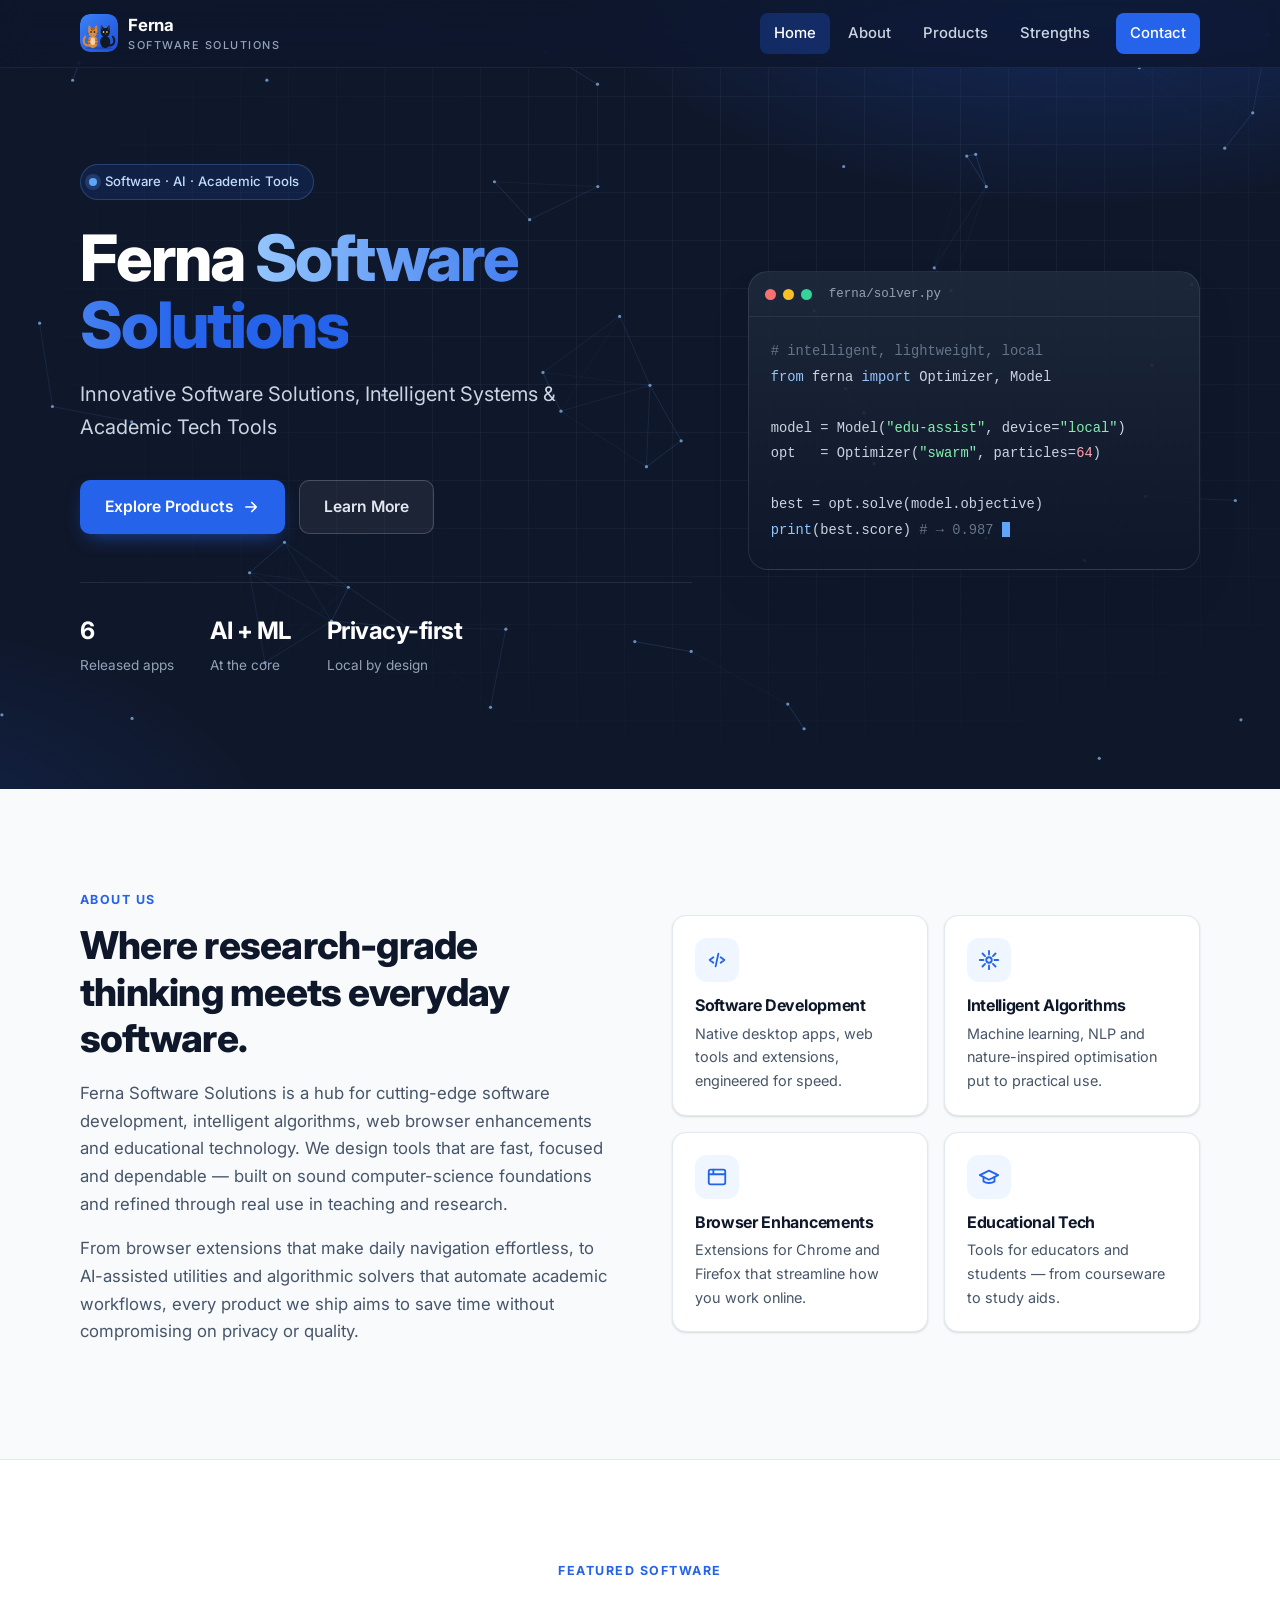
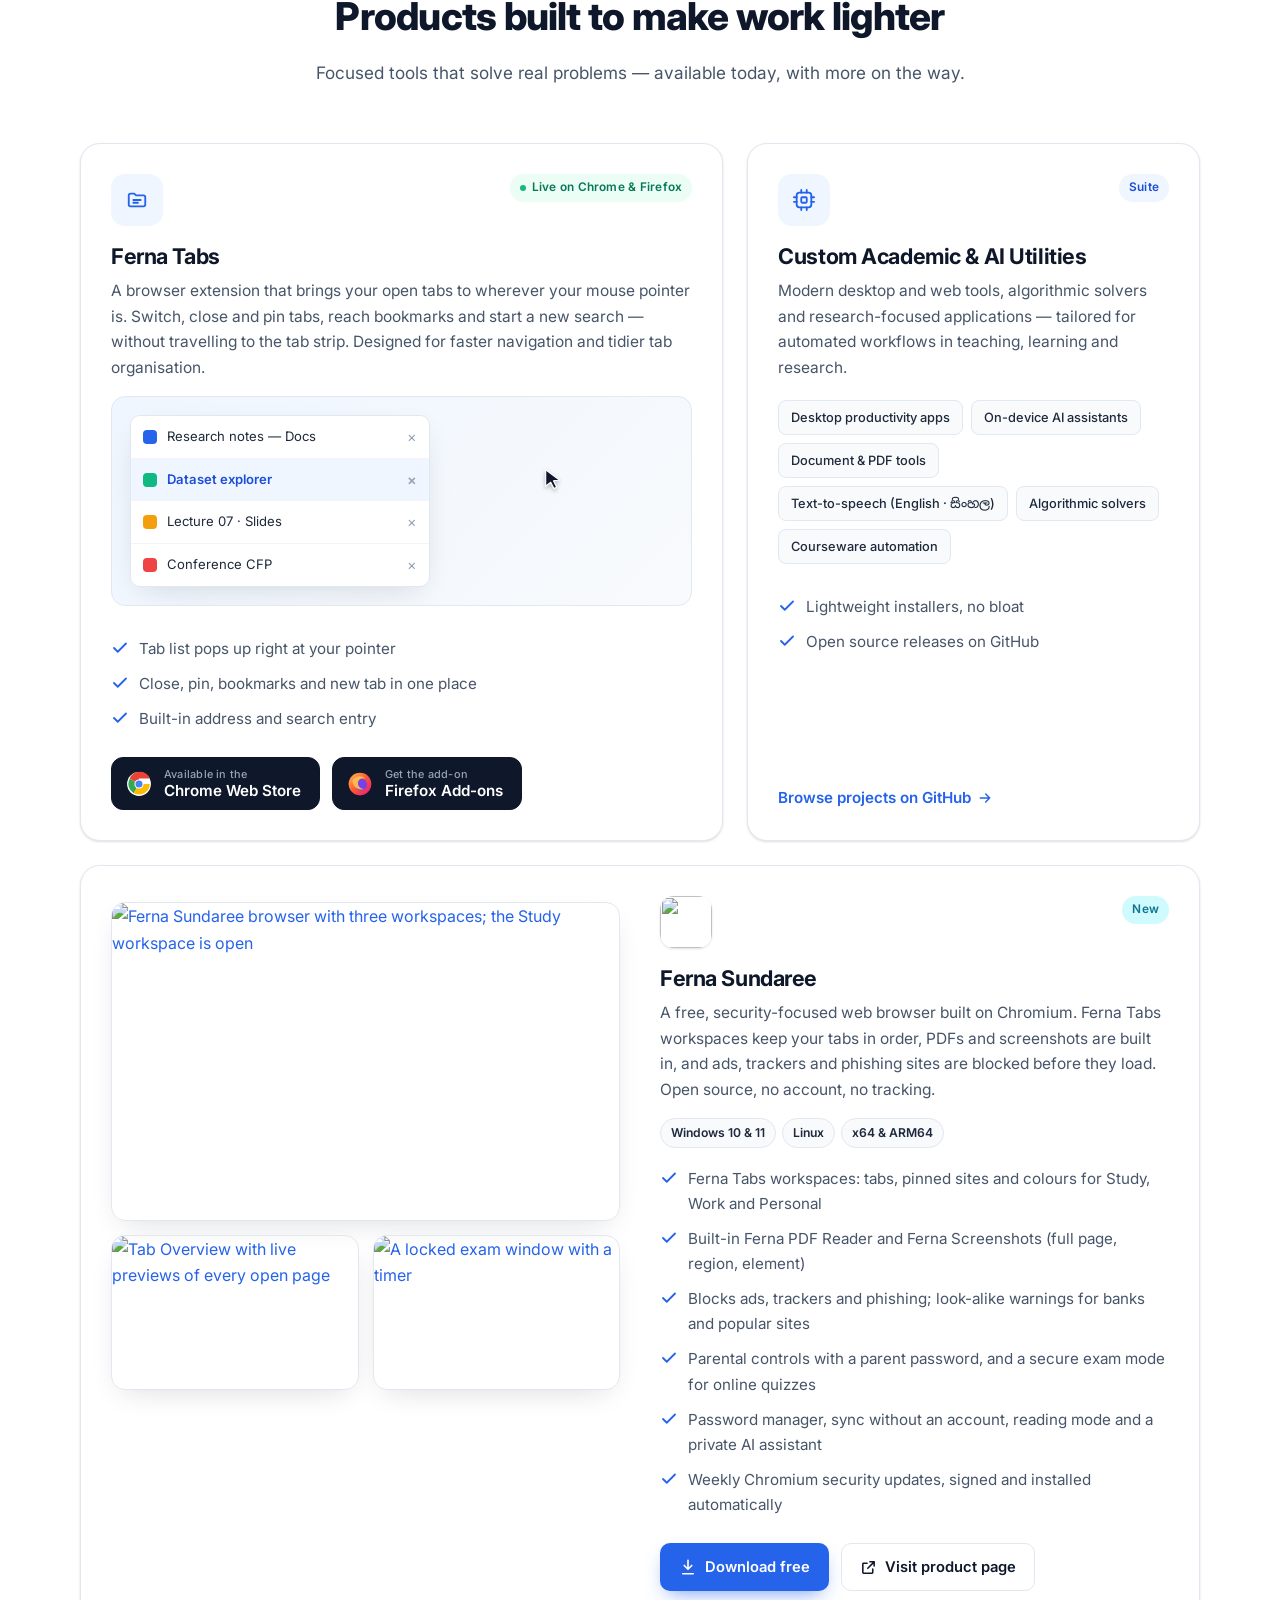
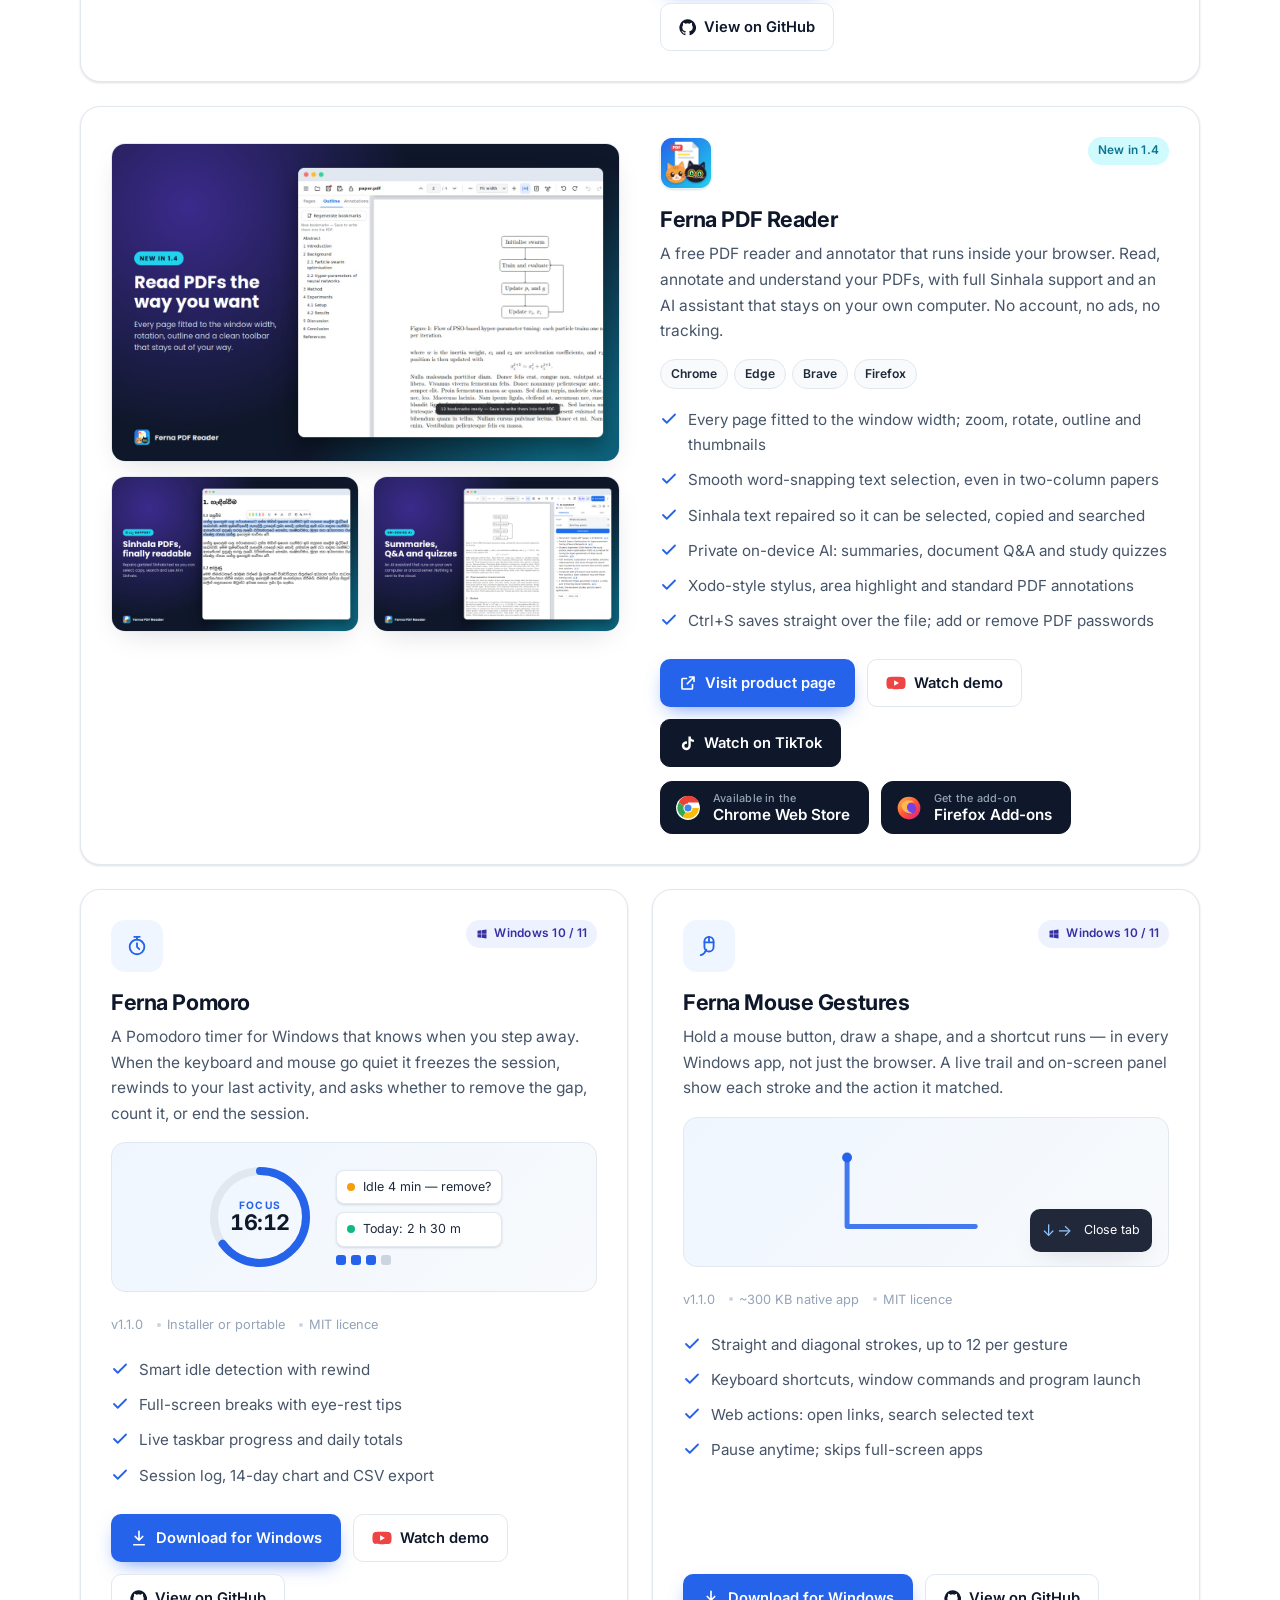
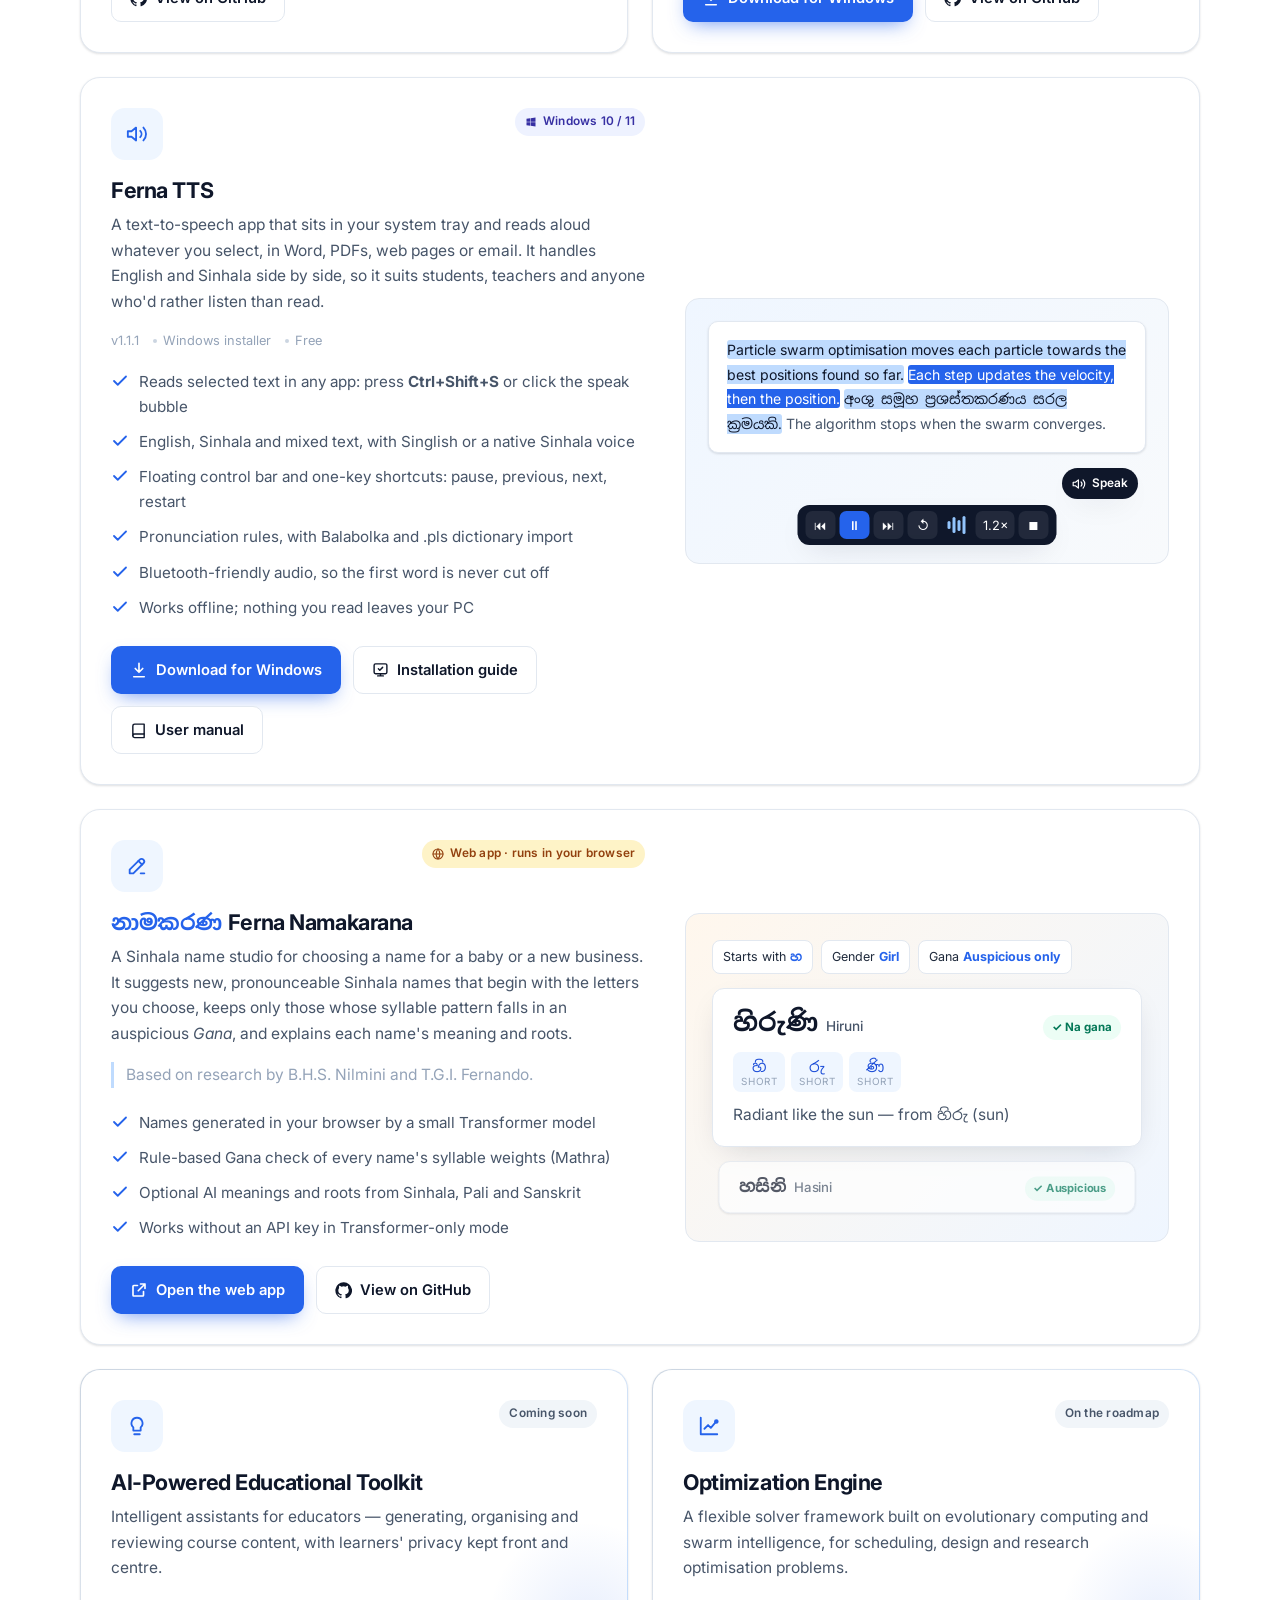
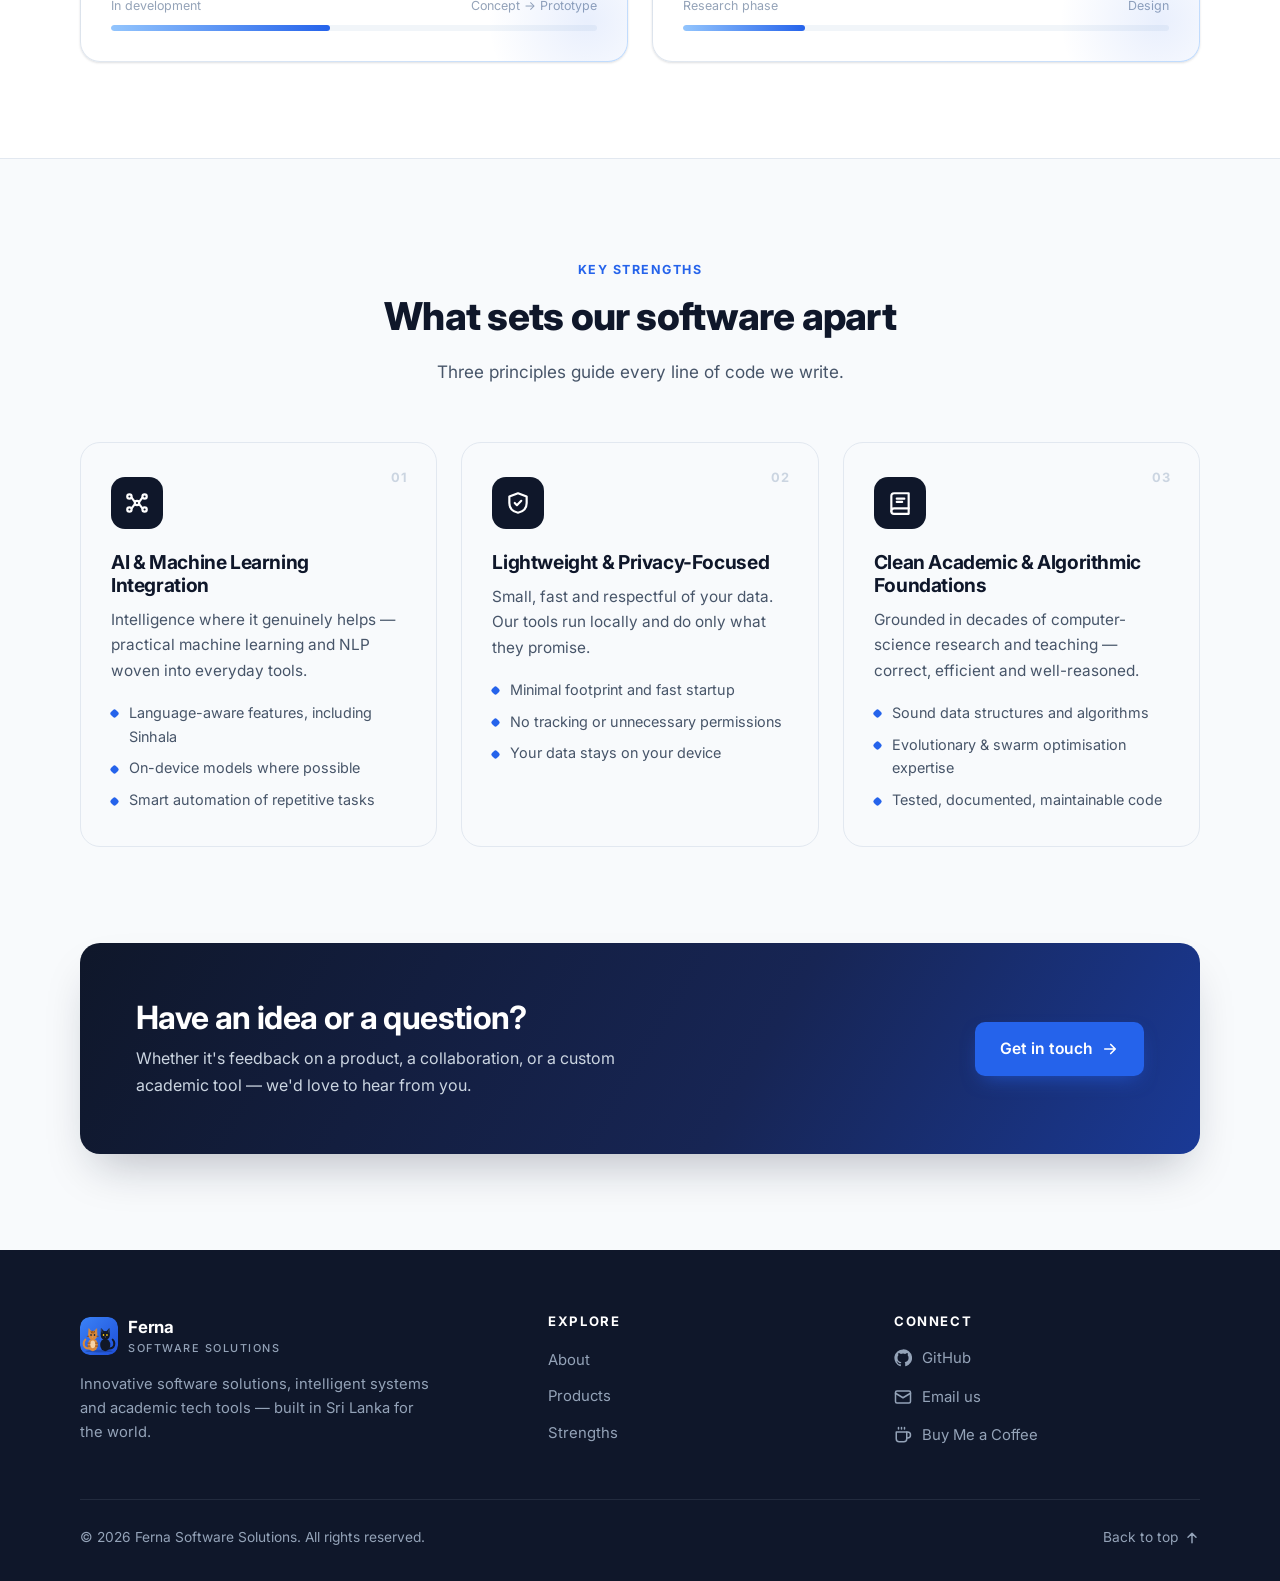
==== commit f8a88a56: "Update index.html" ====
--- a/index.html
+++ b/index.html
@@ -837,6 +837,48 @@
                 Browse projects on GitHub
                 <svg viewBox="0 0 24 24" fill="none" stroke="currentColor" stroke-width="2.2" stroke-linecap="round" stroke-linejoin="round" aria-hidden="true"><path d="M5 12h14M13 6l6 6-6 6" /></svg>
               </a>
+            </div>
+          </article>
+
+          <!-- Ferna Sundaree -->
+          <article class="card card-wide reveal">
+            <div class="wide-inner rev">
+              <div class="shots">
+                <a class="shot" href="ferna-sundaree/" aria-label="Ferna Sundaree product page">
+                <img src="ferna-sundaree/assets/main-window.jpg" width="1400" height="900" loading="lazy"
+                     alt="Ferna Sundaree browser with three workspaces; the Study workspace is open" />
+              </a>
+                <div class="shot-row">
+                  <a class="shot" href="ferna-sundaree/" aria-label="Tab Overview in Ferna Sundaree"><img src="ferna-sundaree/assets/tab-overview.jpg" width="1400" height="900" loading="lazy" alt="Tab Overview with live previews of every open page" /></a>
+                  <a class="shot" href="ferna-sundaree/" aria-label="Secure exam mode in Ferna Sundaree"><img src="ferna-sundaree/assets/exam.jpg" width="1400" height="900" loading="lazy" alt="A locked exam window with a timer" /></a>
+                </div>
+              </div>
+              <div>
+                <div class="card-top">
+                  <img class="card-icon-img" src="ferna-sundaree/assets/app-icon.png" width="52" height="52" alt="" />
+                  <span class="tag tag-new">New</span>
+                </div>
+                <h3>Ferna Sundaree</h3>
+                <p>
+                  A free, security-focused web browser built on Chromium. Ferna Tabs workspaces keep your tabs in order,
+                  PDFs and screenshots are built in, and ads, trackers and phishing sites are blocked before they load.
+                  Open source, no account, no tracking.
+                </p>
+                <div class="browsers"><span>Windows 10 &amp; 11</span><span>Linux</span><span>x64 &amp; ARM64</span></div>
+                <ul class="feature-list">
+                  <li><svg viewBox="0 0 24 24" fill="none" stroke="currentColor" stroke-width="2.4" stroke-linecap="round" stroke-linejoin="round" aria-hidden="true"><path d="M20 6 9 17l-5-5" /></svg>Ferna Tabs workspaces: tabs, pinned sites and colours for Study, Work and Personal</li>
+                  <li><svg viewBox="0 0 24 24" fill="none" stroke="currentColor" stroke-width="2.4" stroke-linecap="round" stroke-linejoin="round" aria-hidden="true"><path d="M20 6 9 17l-5-5" /></svg>Built-in Ferna PDF Reader and Ferna Screenshots (full page, region, element)</li>
+                  <li><svg viewBox="0 0 24 24" fill="none" stroke="currentColor" stroke-width="2.4" stroke-linecap="round" stroke-linejoin="round" aria-hidden="true"><path d="M20 6 9 17l-5-5" /></svg>Blocks ads, trackers and phishing; look-alike warnings for banks and popular sites</li>
+                  <li><svg viewBox="0 0 24 24" fill="none" stroke="currentColor" stroke-width="2.4" stroke-linecap="round" stroke-linejoin="round" aria-hidden="true"><path d="M20 6 9 17l-5-5" /></svg>Parental controls with a parent password, and a secure exam mode for online quizzes</li>
+                  <li><svg viewBox="0 0 24 24" fill="none" stroke="currentColor" stroke-width="2.4" stroke-linecap="round" stroke-linejoin="round" aria-hidden="true"><path d="M20 6 9 17l-5-5" /></svg>Password manager, sync without an account, reading mode and a private AI assistant</li>
+                  <li><svg viewBox="0 0 24 24" fill="none" stroke="currentColor" stroke-width="2.4" stroke-linecap="round" stroke-linejoin="round" aria-hidden="true"><path d="M20 6 9 17l-5-5" /></svg>Weekly Chromium security updates, signed and installed automatically</li>
+                </ul>
+                <div class="card-actions">
+                  <a class="btn btn-primary btn-dl" href="ferna-sundaree/#download"><svg viewBox="0 0 24 24" fill="none" stroke="currentColor" stroke-width="2.2" stroke-linecap="round" stroke-linejoin="round" aria-hidden="true"><path d="M12 3v12M7 10l5 5 5-5M5 21h14"/></svg>Download free</a>
+                  <a class="btn btn-outline btn-dl" href="ferna-sundaree/"><svg viewBox="0 0 24 24" fill="none" stroke="currentColor" stroke-width="2.2" stroke-linecap="round" stroke-linejoin="round" aria-hidden="true"><path d="M14 4h6v6M20 4l-9 9M18 14v5a1 1 0 0 1-1 1H5a1 1 0 0 1-1-1V7a1 1 0 0 1 1-1h5"/></svg>Visit product page</a>
+                  <a class="btn btn-outline btn-dl" href="https://github.com/tgi25/ferna-sundaree" target="_blank" rel="noopener"><svg viewBox="0 0 24 24" fill="currentColor" aria-hidden="true"><path d="M12 .5a11.5 11.5 0 0 0-3.64 22.41c.58.1.79-.25.79-.56v-2c-3.2.7-3.88-1.37-3.88-1.37-.52-1.33-1.28-1.69-1.28-1.69-1.05-.71.08-.7.08-.7 1.16.08 1.77 1.19 1.77 1.19 1.03 1.77 2.7 1.26 3.36.96.1-.75.4-1.26.73-1.55-2.55-.29-5.24-1.28-5.24-5.69 0-1.26.45-2.28 1.19-3.09-.12-.29-.52-1.46.11-3.05 0 0 .97-.31 3.17 1.18a11 11 0 0 1 5.77 0c2.2-1.49 3.17-1.18 3.17-1.18.63 1.59.23 2.76.11 3.05.74.81 1.19 1.83 1.19 3.09 0 4.42-2.7 5.39-5.26 5.68.41.36.78 1.06.78 2.14v3.17c0 .31.21.67.8.56A11.5 11.5 0 0 0 12 .5z"/></svg>View on GitHub</a>
+                </div>
+              </div>
             </div>
           </article>
 
